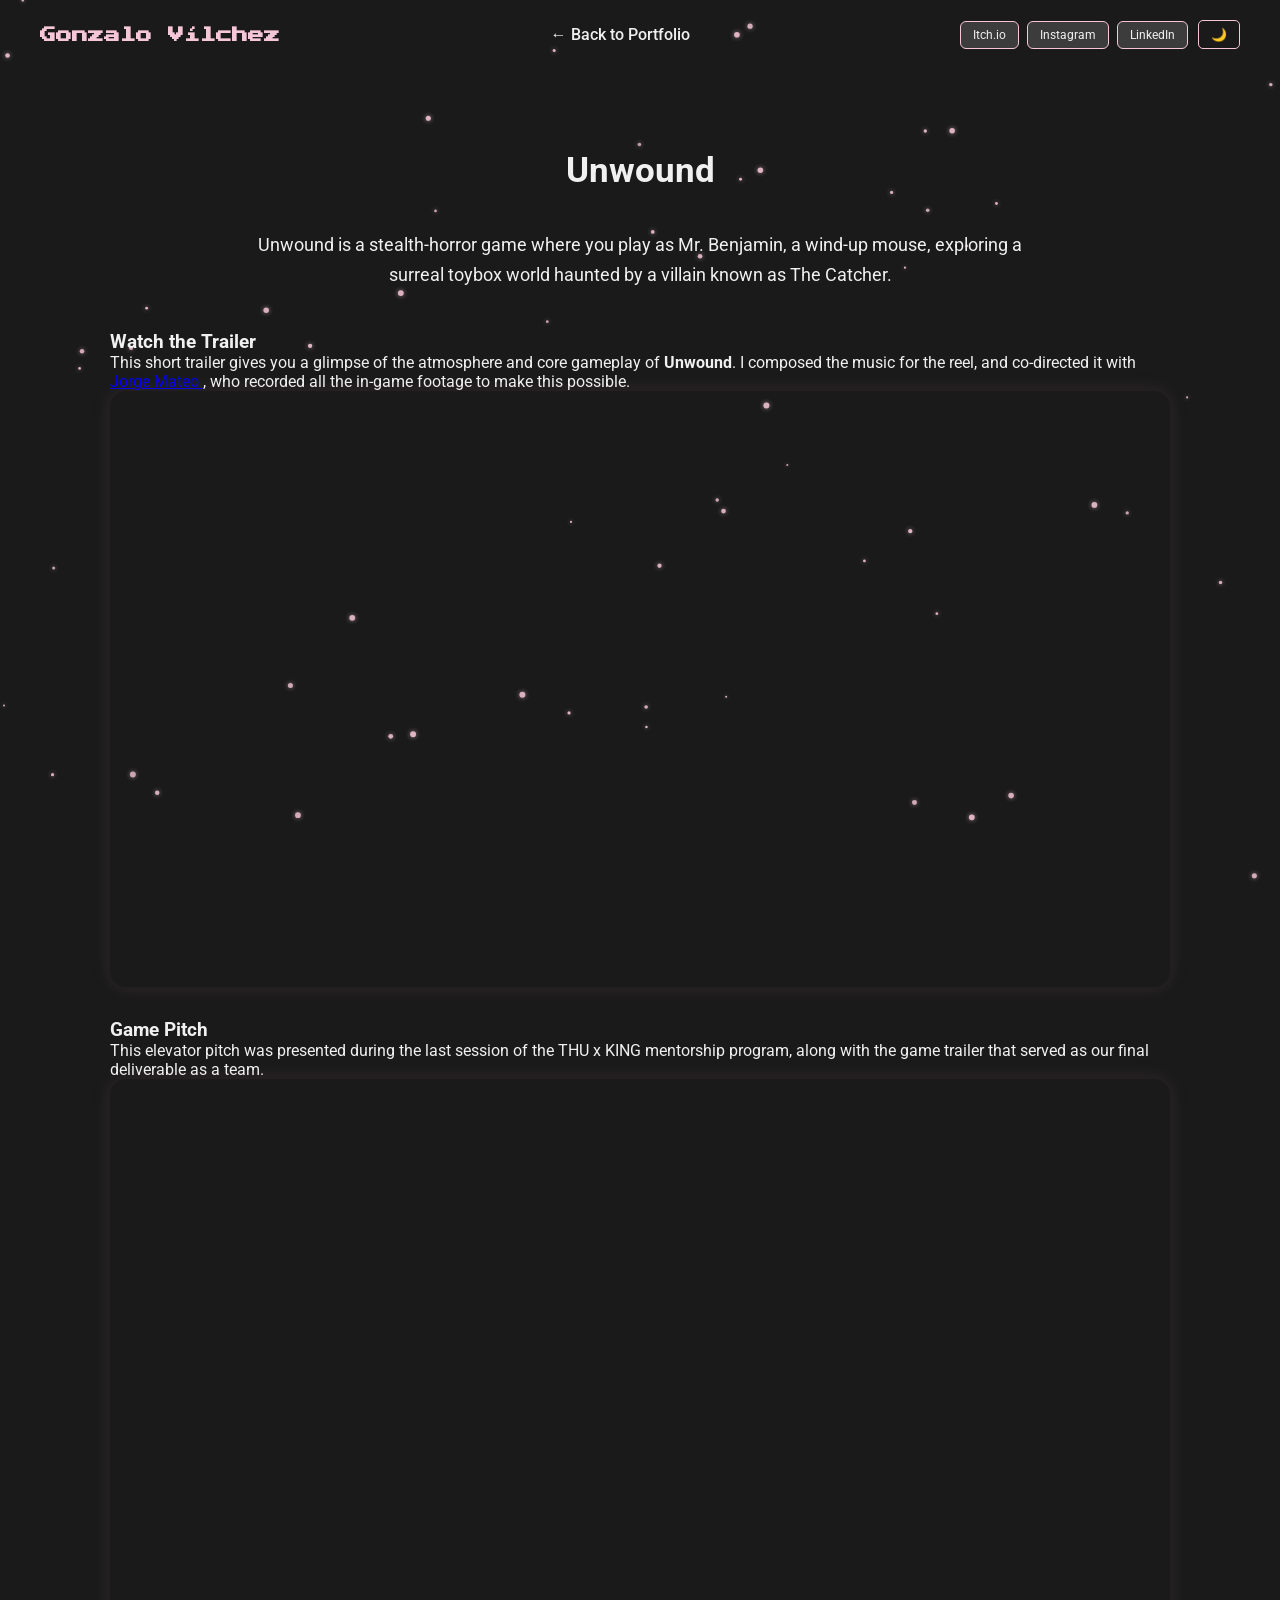
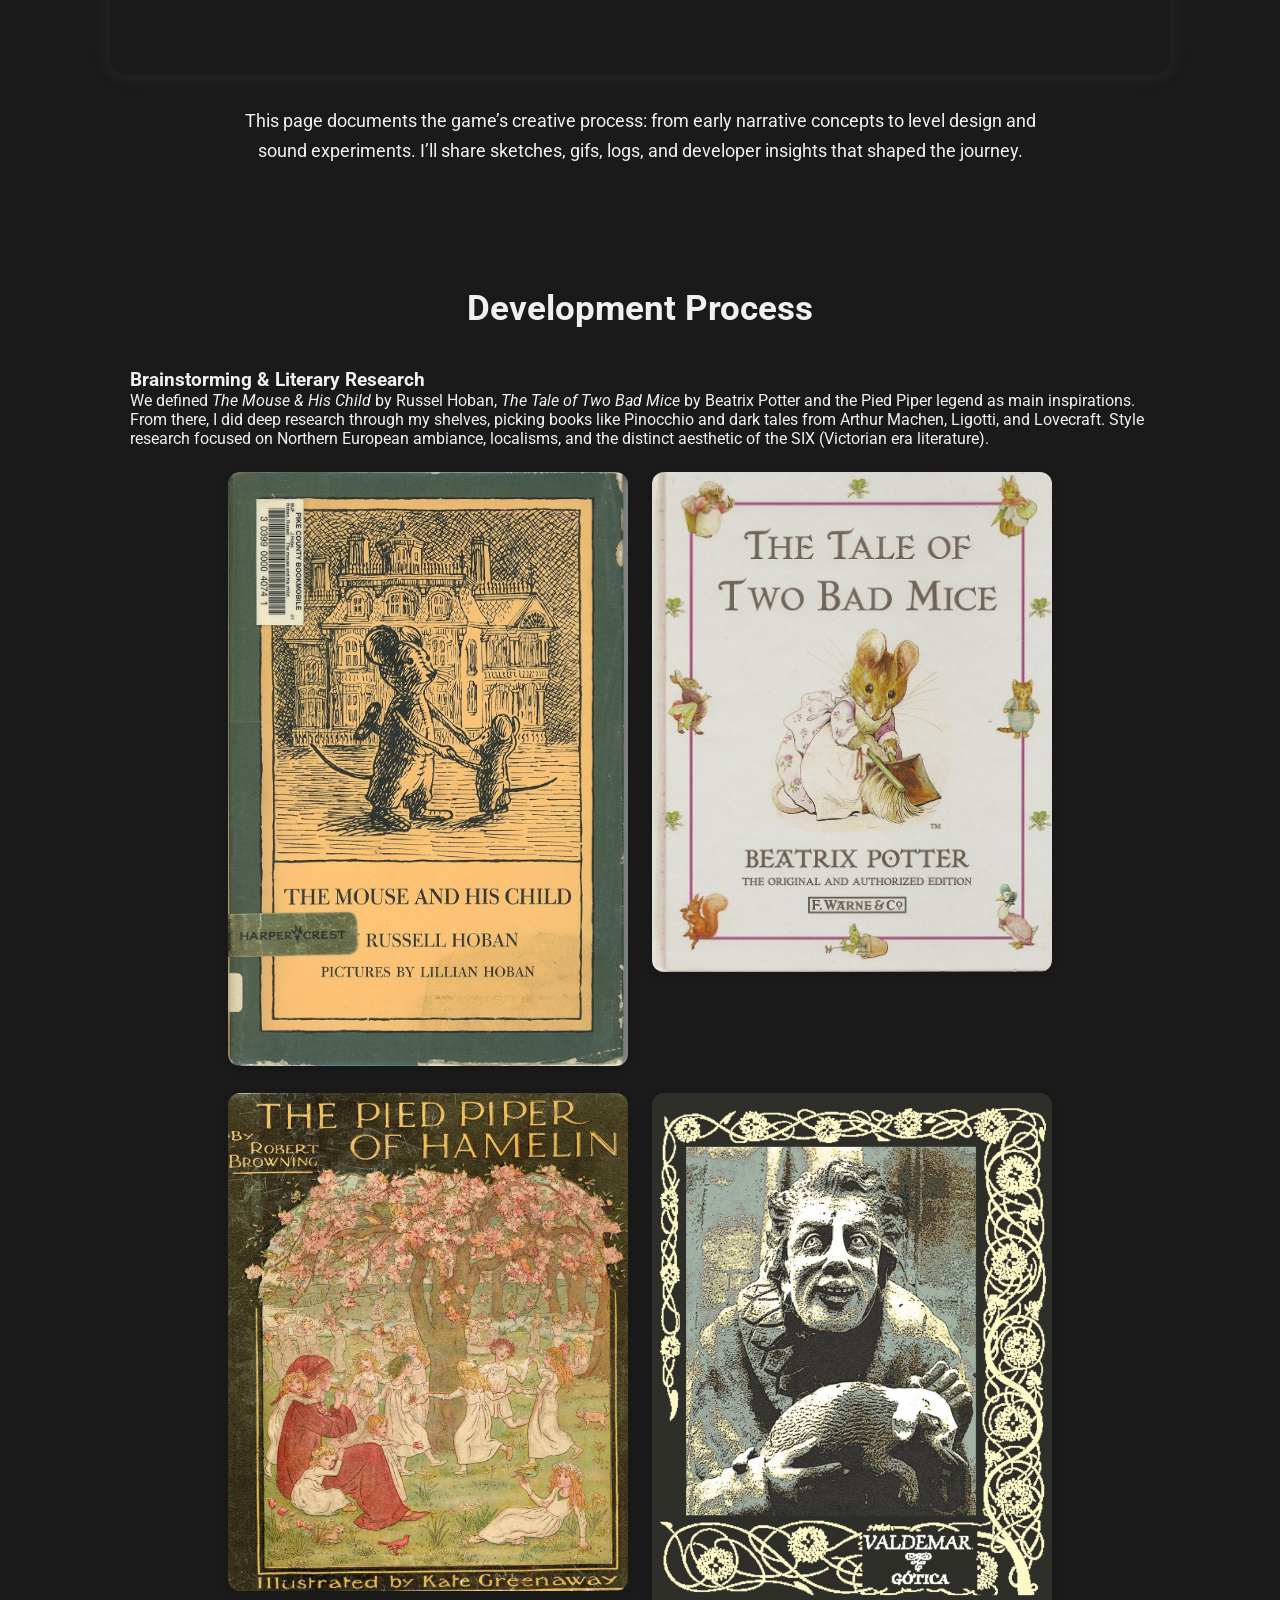
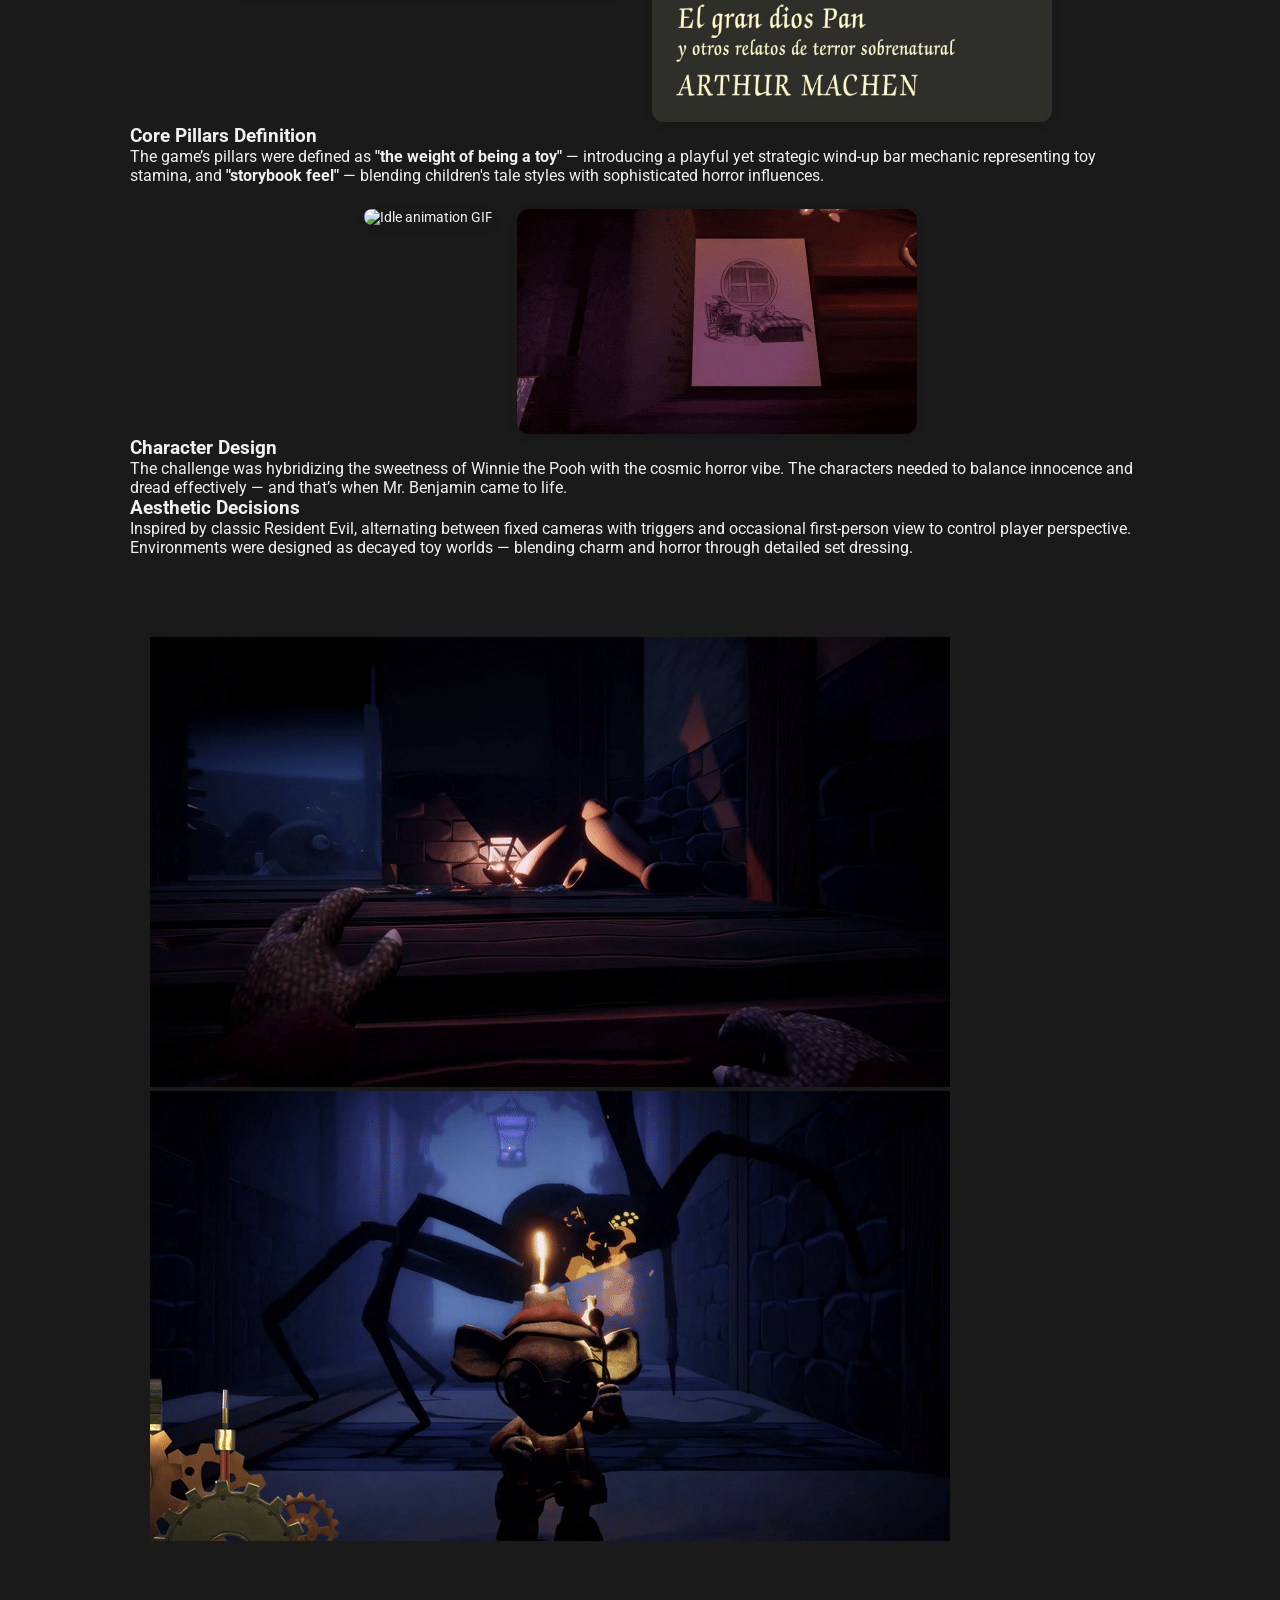
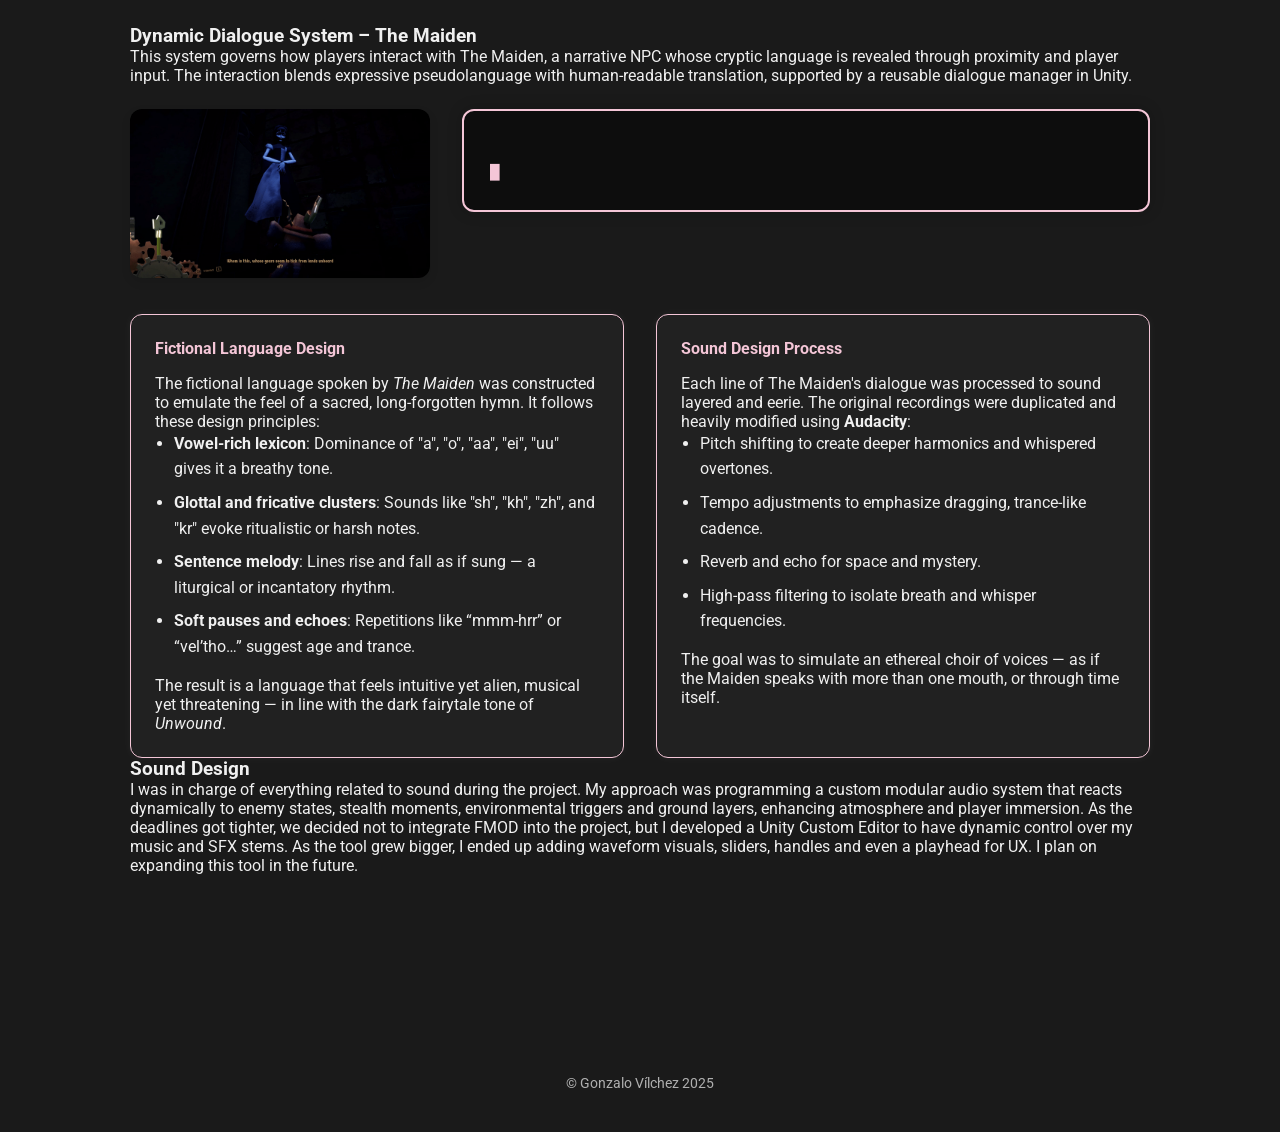
==== unwound.html @ 29919825 "Update unwound.html" ====
<!DOCTYPE html>
<html lang="en" data-theme="dark">
<head>
  <meta charset="UTF-8" />
  <meta name="viewport" content="width=device-width, initial-scale=1.0" />
  <meta name="description" content="Unwound - Gonzalo Vílchez Portfolio" />
  <title>Unwound | Gonzalo Vílchez</title>

  <!-- Estilos y scripts -->
  <link rel="stylesheet" href="css/style.css" />
  <script src="https://cdnjs.cloudflare.com/ajax/libs/gsap/3.12.2/gsap.min.js" defer></script>
  <script src="js/script.js" defer></script>
  <script src="js/globalParticlesSimple.js" defer></script>
</head>
<body>
  <canvas id="globalParticles"></canvas>

  <!-- HEADER -->
  <header>
    <h1 class="logo">Gonzalo Vílchez</h1>
    <nav class="main-nav">
      <ul class="nav-links">
        <li><a href="index.html#projects">← Back to Portfolio</a></li>
      </ul>
    </nav>
    <div class="header-right">
      <div class="social-buttons">
        <a href="https://chomky.itch.io" target="_blank" class="social-btn">Itch.io</a>
        <a href="https://instagram.com/YOUR_HANDLE" target="_blank" class="social-btn">Instagram</a>
        <a href="https://linkedin.com/in/gonzalo-vílchez-4490b6198/" target="_blank" class="social-btn">LinkedIn</a>
      </div>
      <button id="darkModeToggle">🌙</button>
    </div>
  </header>

  <!-- CONTENIDO LIBRE -->
  <main>
    <section>
      <h2>Unwound</h2>
      <div class="bio-intro">
        <p>
          Unwound is a stealth-horror game where you play as Mr. Benjamin, a wind-up mouse, exploring a surreal toybox world haunted by a villain known as The Catcher.
        </p>
      </div>

      <h3>Watch the Trailer</h3>
<p>
  This short trailer gives you a glimpse of the atmosphere and core gameplay of <strong>Unwound</strong>. I composed the music for the reel, and co-directed it with 
  <a href="https://jorgemateo.quest/" target="_blank" rel="noopener noreferrer">
    Jorge Mateo
  </a>, who recorded all the in-game footage to make this possible.
</p>
      
<div class="video-embed-container">
  <iframe 
    src="https://www.youtube.com/embed/59f0Bo12WAM" 
    title="Unwound Trailer"
    allow="accelerometer; autoplay; clipboard-write; encrypted-media; gyroscope; picture-in-picture"
    allowfullscreen 
    loading="lazy">
  </iframe>
</div>

      
      <h3>Game Pitch</h3>
      <p>This elevator pitch was presented during the last session of the THU x KING mentorship program, along with the game trailer that served as our final 
        deliverable as a team.</p>
      
      <div class="pitch-embed-container">
        <iframe 
          src="https://embed.figma.com/slides/GIHQDVSgKR86wylh8BJP7Z/Unwound---Final-Game-Pitch?node-id=23-722&embed-host=share"
          allowfullscreen
          loading="lazy">
        </iframe>
      </div>

      <div class="bio-intro">
        <p>
          This page documents the game’s creative process: from early narrative concepts to level design and sound experiments. I’ll share sketches, gifs, logs, and developer insights that shaped the journey.
        </p>
      </div>

      <!-- Puedes seguir añadiendo contenido aquí abajo -->
     <section id="devLog">
  <h2>Development Process</h2>

  <div class="log-entry">
    <h3>Brainstorming & Literary Research</h3>
    <p>We defined <em>The Mouse & His Child</em> by Russel Hoban, <em>The Tale of Two Bad Mice</em> by Beatrix Potter and the Pied Piper legend as main inspirations. 
      From there, I did deep research through my shelves, picking books like Pinocchio and dark tales from Arthur Machen, Ligotti, and Lovecraft. 
      Style research focused on Northern European ambiance, localisms, and the distinct aesthetic of the SIX (Victorian era literature).</p>
  
    <div class="reference-gallery">
  <figure>
    <img src="images/MouseChild.jpg" alt="Miro Board - Narrative Mapping" />
  </figure>
  <figure>
    <img src="images/TwoBadMice.jpg" alt="The Tale of Two Bad Mice cover" />
  </figure>
  <figure>
    <img src="images/PiedPiper.jpg" alt="Pied Piper Illustration" />
  </figure>
  <figure>
    <img src="images/Machen.jpg" alt="Horror literature stack" />
  </figure>
</div>
  
  </div>

  <div class="log-entry">
    <h3>Core Pillars Definition</h3>
    <p>The game’s pillars were defined as <strong>"the weight of being a toy"</strong> — introducing a playful yet strategic wind-up bar mechanic representing toy stamina, and <strong>"storybook feel"</strong> — blending children's tale styles with sophisticated horror influences.</p>
  </div>
       <div class="reference-gallery">
  <figure>
    <img src="images/WindUpGif.gif" alt="Idle animation GIF" />
  </figure>
  <figure>
    <img src="images/StorybookGif.gif" alt="Book opening animation GIF" />
  </figure>
</div>


  <div class="log-entry">
    <h3>Character Design</h3>
    <p>The challenge was hybridizing the sweetness of Winnie the Pooh with the cosmic horror vibe. The characters needed to balance innocence and dread effectively — and that’s when Mr. Benjamin came to life.</p>

    <!-- ADD MR BENJAMIN GIF AND A CONTAINER WITH A SCRIPT EXCERPT FROM MR. BENJAMIN'S BIRTH -->
  </div>

  <div class="log-entry">
  <h3>Aesthetic Decisions</h3>
  <p>
    Inspired by classic Resident Evil, alternating between fixed cameras with triggers and occasional first-person view to control player perspective. Environments were designed as decayed toy worlds — blending charm and horror through detailed set dressing.
  </p>
</div>

<section class="benjamin-section">
  <div class="benjamin-gif-grid">
    <figure>
      <img src="images/Benja1stP.gif" alt="Mr. Benjamin exploring in first person">
    </figure>
    <figure>
      <img src="images/BenjaChase.gif" alt="Mr. Benjamin during a chase sequence">
    </figure>
  </div>
</section>

<div class="log-entry">
  <h3>Dynamic Dialogue System – The Maiden</h3>
  <p>
    This system governs how players interact with The Maiden, a narrative NPC whose cryptic language is revealed through proximity and player input.
    The interaction blends expressive pseudolanguage with human-readable translation, supported by a reusable dialogue manager in Unity.
  </p>

  <div class="dialogue-system-showcase">
    <div class="dialogue-gif">
      <img src="images/MaidenGif.gif" alt="The Maiden NPC Animation" />
    </div>

    <div class="dialogue-terminal-container">
      <div id="dialogueTerminalBox">
        <pre id="dialogueText"></pre><span id="dialogueCursor">█</span>
      </div>
    </div>
    
  </div>
  <div class="dialogue-details">
  <div class="dialogue-column">
    <h4>Fictional Language Design</h4>
    <p>The fictional language spoken by <em>The Maiden</em> was constructed to emulate the feel of a sacred, long-forgotten hymn. It follows these design principles:</p>
    <ul>
      <li><strong>Vowel-rich lexicon</strong>: Dominance of "a", "o", "aa", "ei", "uu" gives it a breathy tone.</li>
      <li><strong>Glottal and fricative clusters</strong>: Sounds like "sh", "kh", "zh", and "kr" evoke ritualistic or harsh notes.</li>
      <li><strong>Sentence melody</strong>: Lines rise and fall as if sung — a liturgical or incantatory rhythm.</li>
      <li><strong>Soft pauses and echoes</strong>: Repetitions like “mmm-hrr” or “vel’tho…” suggest age and trance.</li>
    </ul>
    <p>The result is a language that feels intuitive yet alien, musical yet threatening — in line with the dark fairytale tone of <em>Unwound</em>.</p>
  </div>

  <div class="dialogue-column">
    <h4>Sound Design Process</h4>
    <p>Each line of The Maiden's dialogue was processed to sound layered and eerie. The original recordings were duplicated and heavily modified using <strong>Audacity</strong>:</p>
    <ul>
      <li>Pitch shifting to create deeper harmonics and whispered overtones.</li>
      <li>Tempo adjustments to emphasize dragging, trance-like cadence.</li>
      <li>Reverb and echo for space and mystery.</li>
      <li>High-pass filtering to isolate breath and whisper frequencies.</li>
    </ul>
    <p>The goal was to simulate an ethereal choir of voices — as if the Maiden speaks with more than one mouth, or through time itself.</p>
  </div>
</div>

</div>

  <div class="log-entry">
    <h3>Sound Design</h3>
    <p>I was in charge of everything related to sound during the project. My approach was programming a custom modular audio system that reacts dynamically to enemy states, stealth moments, environmental triggers and ground layers, enhancing atmosphere and player immersion.
    As the deadlines got tighter, we decided not to integrate FMOD into the project, but I developed a Unity Custom Editor to have dynamic control over my music and SFX stems. As the tool grew bigger, I ended up adding waveform visuals, sliders, handles and even a playhead for UX. I plan on expanding this tool in the future.</p>
  </div>
</section>


    </section>
  </main>

  <!-- FOOTER -->
  <footer>
    <p>© Gonzalo Vílchez 2025</p>
  </footer>
  <div id="lightbox" class="lightbox hidden">
  <img id="lightbox-img" src="" alt="Zoomed image" />
</div>

</body>
</html>
---- css/style.css ----
@import url('https://fonts.googleapis.com/css2?family=Press+Start+2P&display=swap');
@import url('https://fonts.googleapis.com/css2?family=Roboto:wght@300;400;700&display=swap');

:root {
  --bg: #fff6f8;
  --text: #2e2e2e;
  --accent: #f4c6d7;
  --accent-light: #fef4c0;
  --link: #a681b4;
  --shadow: rgba(0, 0, 0, 0.05);
  --cursor: url('../images/cursor-pixel.png'), auto;
}

[data-theme="dark"] {
  --bg: #1a1a1a;
  --text: #f0f0f0;
  --accent: #f4c6d7;
  --accent-light: #3c3c3c;
  --link: #f4c6d7;
  --shadow: rgba(255, 255, 255, 0.05);
  --cursor: url('../images/cursor-pixel.png'), auto;
}

* {
  margin: 0;
  padding: 0;
  box-sizing: border-box;
}

html {
  scroll-behavior: smooth;
}

body {
  font-family: 'Roboto', sans-serif;
  background-color: var(--bg);
  color: var(--text);
  cursor: var(--cursor);
  transition: background-color 0.3s ease, color 0.3s ease;
}

/* HEADER */
header {
  padding: 20px 40px;
  display: flex;
  justify-content: space-between;
  align-items: center;
  flex-wrap: wrap;
}

.logo {
  font-family: 'Press Start 2P', cursive;
  font-size: 1rem;
  color: var(--accent);
}

.main-nav {
  flex: 1;
  display: flex;
  justify-content: center;
}

.nav-links {
  list-style: none;
  display: flex;
  gap: 24px;
}

.nav-links a {
  color: var(--text);
  text-decoration: none;
  font-weight: 500;
  transition: all 0.3s ease;
}

.nav-links a:hover {
  color: var(--accent);
  transform: scale(1.05);
}

/* SOCIAL & TOGGLE */
.header-right {
  display: flex;
  gap: 10px;
  align-items: center;
  flex-wrap: wrap;
}

.social-buttons {
  display: flex;
  gap: 8px;
}

.social-btn {
  padding: 6px 12px;
  font-size: 0.75rem;
  border: 1px solid var(--accent);
  border-radius: 6px;
  background-color: var(--accent-light);
  color: var(--text);
  text-decoration: none;
  transition: all 0.3s ease;
}

.social-btn:hover {
  background-color: var(--accent);
  color: var(--bg);
  transform: scale(1.05);
}

#darkModeToggle {
  background: none;
  border: 1px solid var(--accent);
  color: var(--accent);
  padding: 6px 12px;
  font-size: 0.8rem;
  border-radius: 5px;
  cursor: pointer;
  transition: all 0.3s ease;
}

#darkModeToggle:hover {
  background: var(--accent);
  color: var(--bg);
  transform: scale(1.1);
}

/* HERO */
#hero {
  display: flex;
  align-items: center;
  justify-content: space-between;
  padding: 100px 20px 60px;
  gap: 1rem;
  text-align: left;
}

#hero > div:first-child {
  max-width: 600px;
}

#hero h2 {
  font-size: 2rem;
  margin-bottom: 20px;
  opacity: 0;
  transition: opacity 0.8s ease-in-out;
}

#hero h2.fade-in {
  opacity: 1;
}

#hero p {
  font-size: 1.2rem;
  line-height: 1.6;
  margin: 0;
}

/* Contenedor del GIF */
#heroGifContainer {
  width: 150px;
  height: 150px;
  flex-shrink: 0;
}

#heroGifContainer img {
  width: 100%;
  height: 100%;
  object-fit: contain;
}

/* Responsive para móvil */
@media (max-width: 600px) {
  #hero {
    flex-direction: column;
    text-align: center;
  }
  #hero > div:first-child {
    max-width: 100%;
  }
  #heroGifContainer {
    width: 100px;
    height: 100px;
    margin-top: 1rem;
  }
}

/* SECTIONS */
section {
  padding: 80px 20px;
  max-width: 1100px;
  margin: 0 auto;
}

section h2 {
  text-align: center;
  font-size: 2.2rem;
  margin-bottom: 40px;
}

/* PROJECTS */
.project-grid {
  display: grid;
  grid-template-columns: repeat(auto-fit, minmax(280px, 1fr));
  gap: 40px;
}

.project-card {
  background-color: var(--accent-light);
  padding: 20px;
  border-radius: 10px;
  box-shadow: 0 6px 12px var(--shadow);
  transition: transform 0.3s ease, background-color 0.3s ease, color 0.3s ease;
  position: relative;
  overflow: hidden;
}

.project-card:hover {
  transform: translateY(-6px);
  background-color: var(--accent);
  color: var(--bg);
}

.project-card img {
  width: 100%;
  border-radius: 6px;
  margin-bottom: 15px;
}

/* Botón para ver proyecto */
.project-link {
  display: inline-block;
  padding: 10px 18px;
  background-color: var(--accent);
  color: var(--bg);
  text-decoration: none;
  border-radius: 8px;
  font-weight: 600;
  box-shadow: 0 4px 6px rgba(0,0,0,0.1);
  transition: background-color 0.3s ease, transform 0.3s ease;
  margin-top: 10px;
}

.project-link:hover {
  background-color: var(--accent-light);
  color: var(--text);
  transform: scale(1.05);
}

/* Role text */
.project-role {
  font-style: italic;
  margin-bottom: 10px;
  color: var(--text);
  transition: color 0.3s ease;
}

.project-card:hover .project-role {
  color: var(--bg);
}

/* BIO & CONTACT */
.bio-grid {
  display: grid;
  grid-template-columns: 1fr 1fr;
  gap: 40px;
}

#contact {
  text-align: center;
}

.social-links {
  margin-top: 20px;
  display: flex;
  justify-content: center;
  gap: 20px;
}

/* FOOTER */
footer {
  padding: 40px 20px;
  text-align: center;
  font-size: 0.9rem;
  opacity: 0.7;
}

/* RESPONSIVE */
@media (max-width: 768px) {
  header {
    flex-direction: column;
    align-items: flex-start;
    gap: 15px;
  }

  .bio-grid {
    grid-template-columns: 1fr;
  }

  .header-right {
    justify-content: flex-start;
  }
}

/* MODAL VIDEO */

.modal {
  position: fixed;
  top: 0;
  left: 0;
  width: 100%;
  height: 100%;
  background: rgba(0,0,0,0.75);
  display: flex;
  justify-content: center;
  align-items: center;
  z-index: 1000;
  transition: opacity 0.3s ease;
}

.modal.hidden {
  opacity: 0;
  pointer-events: none;
}

.modal-content {
  position: relative;
  background: var(--bg);
  padding: 20px;
  border-radius: 10px;
  max-width: 90vw;
  max-height: 80vh;
  box-shadow: 0 0 15px rgba(0,0,0,0.5);
  display: flex;
  flex-direction: column;
  align-items: center;
}

.modal-content video {
  max-width: 100%;
  max-height: 70vh;
  border-radius: 10px;
}

/* Close button */
.close-button {
  position: absolute;
  top: 8px;
  right: 12px;
  font-size: 2rem;
  font-weight: bold;
  color: var(--text);
  cursor: pointer;
  transition: color 0.3s ease;
}

.close-button:hover {
  color: var(--accent);
}

/* INTRO TERMINAL SECTION */
#introTerminal {
  padding: 100px 20px;
  display: flex;
  justify-content: center;
  align-items: center;
  min-height: 60vh;
}

.terminal-box {
  background-color: rgba(0, 0, 0, 0.5);
  border: 2px solid var(--accent);
  border-radius: 12px;
  padding: 30px 24px;
  max-width: 700px;
  font-family: 'Fira Code', 'Courier New', monospace;
  font-size: 1.1rem;
  color: var(--accent);
  line-height: 1.6;
  box-shadow: 0 0 15px rgba(0,0,0,0.2);
  position: relative;
}

#terminalText {
  white-space: pre-line;
}

#terminalCursor {
  animation: blink 1s steps(1) infinite;
  margin-left: 2px;
  color: var(--accent);
}

/* BIO SECTION REFINED */
.bio-intro {
  font-size: 1.1rem;
  line-height: 1.7;
  max-width: 800px;
  margin: 0 auto 40px;
  text-align: center;
  color: var(--text);
}

#skills {
  position: relative;
  padding: 100px 20px;
  overflow: hidden;
  background: radial-gradient(ellipse at center, var(--accent-light), transparent 70%);
}

.skills-visual {
  position: relative;
  width: 100%;
  height: 400px;
  max-width: 900px;
  margin: 0 auto;
}

#skillsCanvas {
  position: absolute;
  top: 0;
  left: 0;
  width: 100%;
  height: 100%;
  z-index: 0;
  pointer-events: none;
}

.skills-galaxy {
  position: relative;
  width: 100%;
  height: 100%;
  z-index: 1;
  display: flex;
  justify-content: center;
  align-items: center;
  flex-wrap: wrap;
}

.skill-bubble {
  position: absolute;
  background-color: var(--accent);
  color: var(--bg);
  padding: 8px 16px;
  border-radius: 20px;
  font-size: 0.85rem;
  font-weight: bold;
  text-align: center;
  user-select: none;
  white-space: nowrap;
  animation: float 5s ease-in-out infinite;
  box-shadow: 0 0 12px rgba(0, 0, 0, 0.1);
  transition: transform 0.3s ease, box-shadow 0.3s ease;
}

.skill-bubble:hover {
  transform: scale(1.2);
  box-shadow: 0 0 12px var(--accent);
  z-index: 2;
}

@keyframes float {
  0% { transform: translateY(0px); }
  50% { transform: translateY(-10px); }
  100% { transform: translateY(0px); }
}


/* EXPERIENCE */
.experience-timeline {
  border-left: 2px solid var(--accent);
  padding-left: 20px;
}

.experience-item {
  position: relative;
  margin-bottom: 30px;
}

.experience-item::before {
  content: "";
  position: absolute;
  left: -9px;
  top: 4px;
  width: 14px;
  height: 14px;
  background-color: var(--accent);
  border-radius: 50%;
}

.experience-item h4 {
  margin-bottom: 5px;
  font-size: 1rem;
  color: var(--accent);
}

.experience-item p {
  margin: 0;
  font-size: 0.95rem;
}

@keyframes blink {
  0%, 100% { opacity: 1; }
  50% { opacity: 0; }
}

#globalParticles {
  position: fixed;
  top: 0;
  left: 0;
  z-index: -1;
  width: 100vw;
  height: 100vh;
  pointer-events: none;
  opacity: 0.9;
}

/*STYLE FOR ELEVATOR PITCH AND GAMEREEL*/

.pitch-embed-container {
  position: relative;
  padding-top: 56.25%; /* 16:9 aspect ratio */
  margin-bottom: 2rem;
  border-radius: 1rem;
  overflow: hidden;
  box-shadow: 0 0 20px rgba(255, 180, 220, 0.1);
}

.pitch-embed-container iframe {
  position: absolute;
  top: 0;
  left: 0;
  width: 100%;
  height: 100%;
  border: none;
  border-radius: 1rem;
}

.video-embed-container {
  position: relative;
  padding-top: 56.25%; /* 16:9 aspect ratio */
  margin-bottom: 2rem;
  border-radius: 1rem;
  overflow: hidden;
  box-shadow: 0 0 20px rgba(255, 180, 220, 0.1);
}

.video-embed-container iframe {
  position: absolute;
  top: 0;
  left: 0;
  width: 100%;
  height: 100%;
  border: none;
  border-radius: 1rem;
}

.reference-gallery {
  display: flex;
  flex-wrap: wrap;
  gap: 1.5rem;
  justify-content: center;
  margin-top: 1.5rem;
}

.reference-gallery figure {
  max-width: 400px;
  text-align: center;
  font-size: 0.85rem;
  color: var(--text);
}

.reference-gallery img {
  width: 100%;
  border-radius: 12px;
  box-shadow: 0 4px 10px rgba(0,0,0,0.1);
  transition: transform 0.3s ease;
}

.reference-gallery img:hover {
  transform: scale(1.05);
}
.fade-in {
  opacity: 0;
  transform: translateY(20px);
  transition: opacity 0.8s ease, transform 0.8s ease;
}

.fade-in.visible {
  opacity: 1;
  transform: translateY(0);
}
.lightbox {
  position: fixed;
  top: 0;
  left: 0;
  width: 100%;
  height: 100%;
  background: rgba(0,0,0,0.85);
  display: flex;
  justify-content: center;
  align-items: center;
  z-index: 9999;
  cursor: zoom-out;
  transition: opacity 0.3s ease;
}

.lightbox.hidden {
  opacity: 0;
  pointer-events: none;
}

.lightbox img {
  max-width: 90%;
  max-height: 90%;
  border-radius: 12px;
  box-shadow: 0 0 20px rgba(0,0,0,0.3);
}

.dialogue-system-showcase {
  display: flex;
  gap: 2rem;
  margin-top: 1.5rem;
  flex-wrap: wrap;
  align-items: flex-start;
  justify-content: center;
}

.dialogue-gif img {
  max-width: 300px;
  border-radius: 12px;
  box-shadow: 0 4px 10px rgba(0, 0, 0, 0.1);
}

.dialogue-terminal-container {
  flex: 1;
  min-width: 260px;
}

#dialogueTerminalBox {
  background-color: rgba(0, 0, 0, 0.5);
  border: 2px solid var(--accent);
  border-radius: 12px;
  padding: 24px;
  font-family: 'Fira Code', monospace;
  font-size: 1rem;
  color: var(--accent);
  line-height: 1.6;
  white-space: pre-line;
  box-shadow: 0 0 15px rgba(0, 0, 0, 0.2);
}

#dialogueCursor {
  animation: blink 1s steps(1) infinite;
  margin-left: 2px;
  color: var(--accent);
}

@keyframes blink {
  0%, 100% { opacity: 1; }
  50% { opacity: 0; }
}

.dialogue-details {
  display: flex;
  flex-wrap: wrap;
  gap: 2rem;
  margin-top: 2rem;
  justify-content: space-between;
}

.dialogue-column {
  flex: 1;
  min-width: 280px;
  background-color: rgba(0, 0, 0, 0.05);
  border: 1px solid var(--accent);
  padding: 1.5rem;
  border-radius: 12px;
  box-shadow: 0 0 10px var(--shadow);
  transition: background-color 0.3s ease;
}

[data-theme="dark"] .dialogue-column {
  background-color: rgba(255, 255, 255, 0.03);
}

.dialogue-column h4 {
  margin-bottom: 1rem;
  color: var(--accent);
}

.dialogue-column ul {
  padding-left: 1.2rem;
  margin-bottom: 1rem;
}

.dialogue-column li {
  margin-bottom: 0.5rem;
  line-height: 1.6;
}
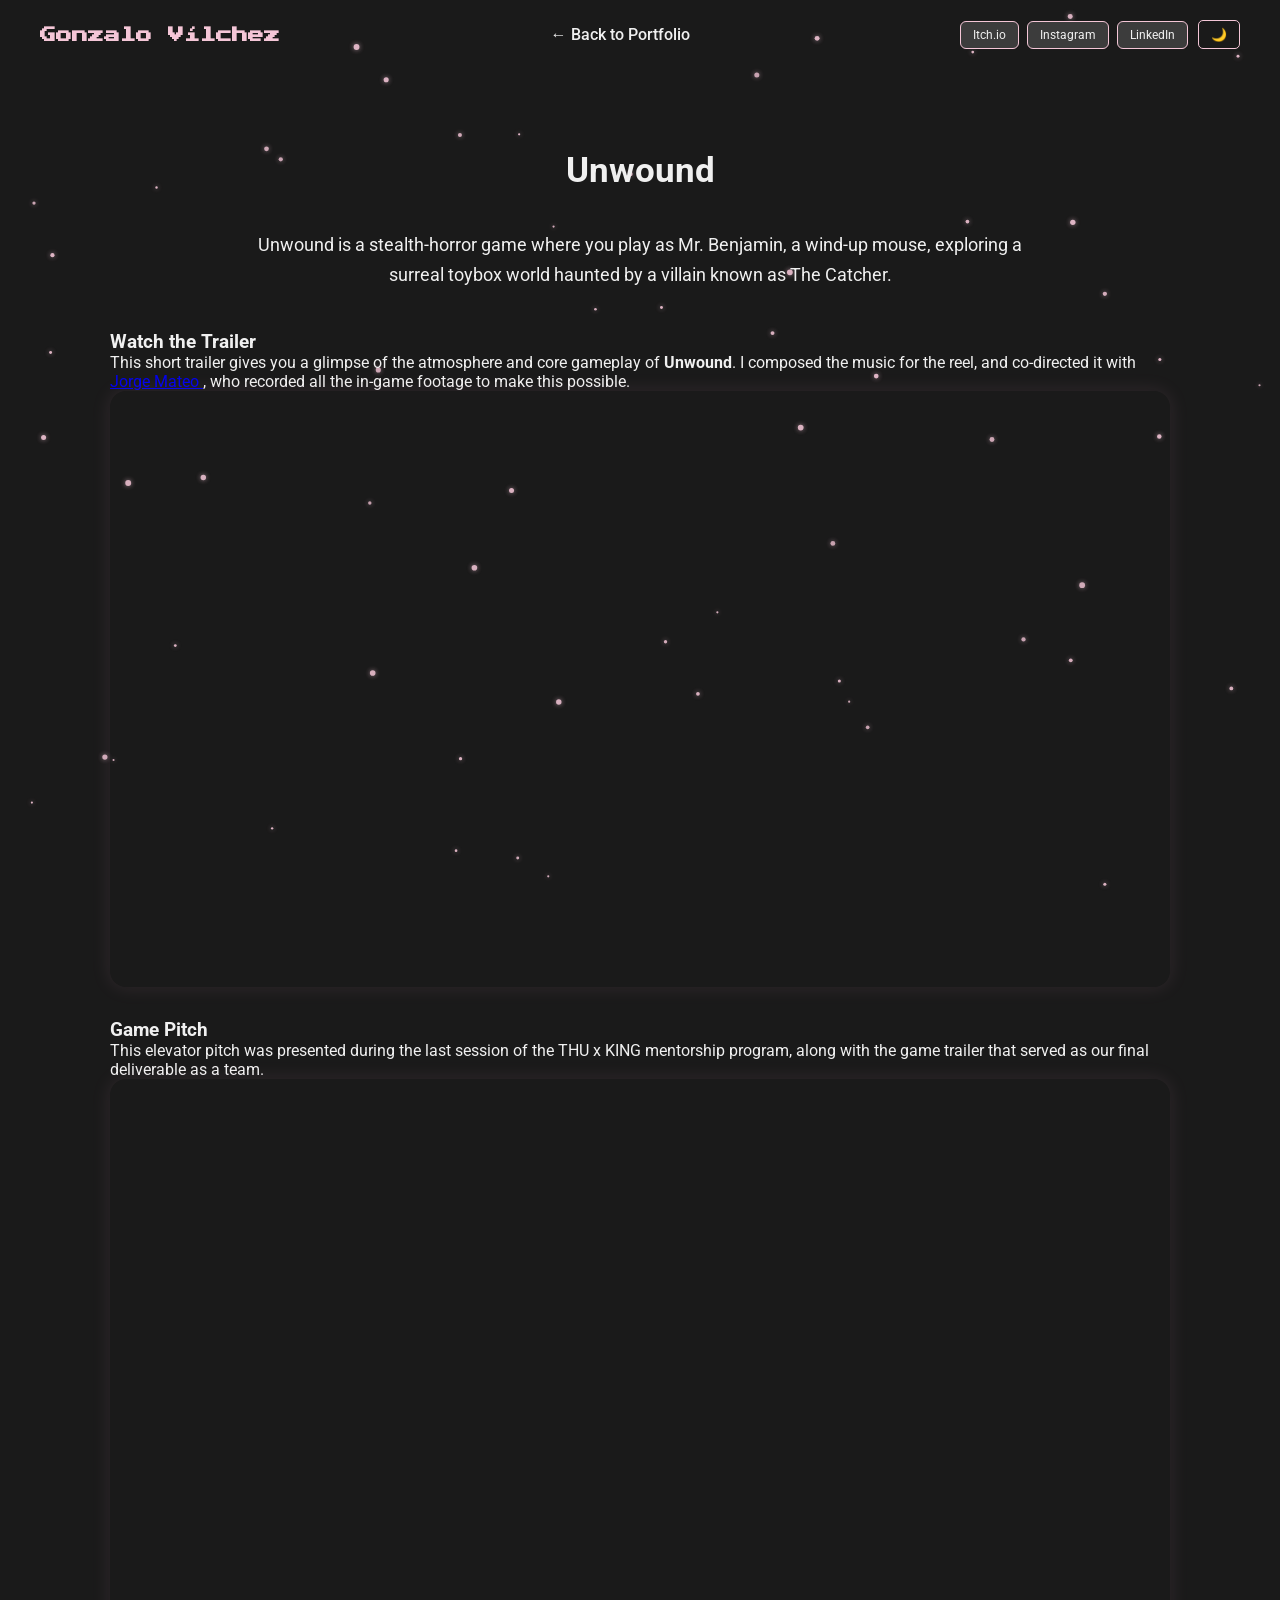
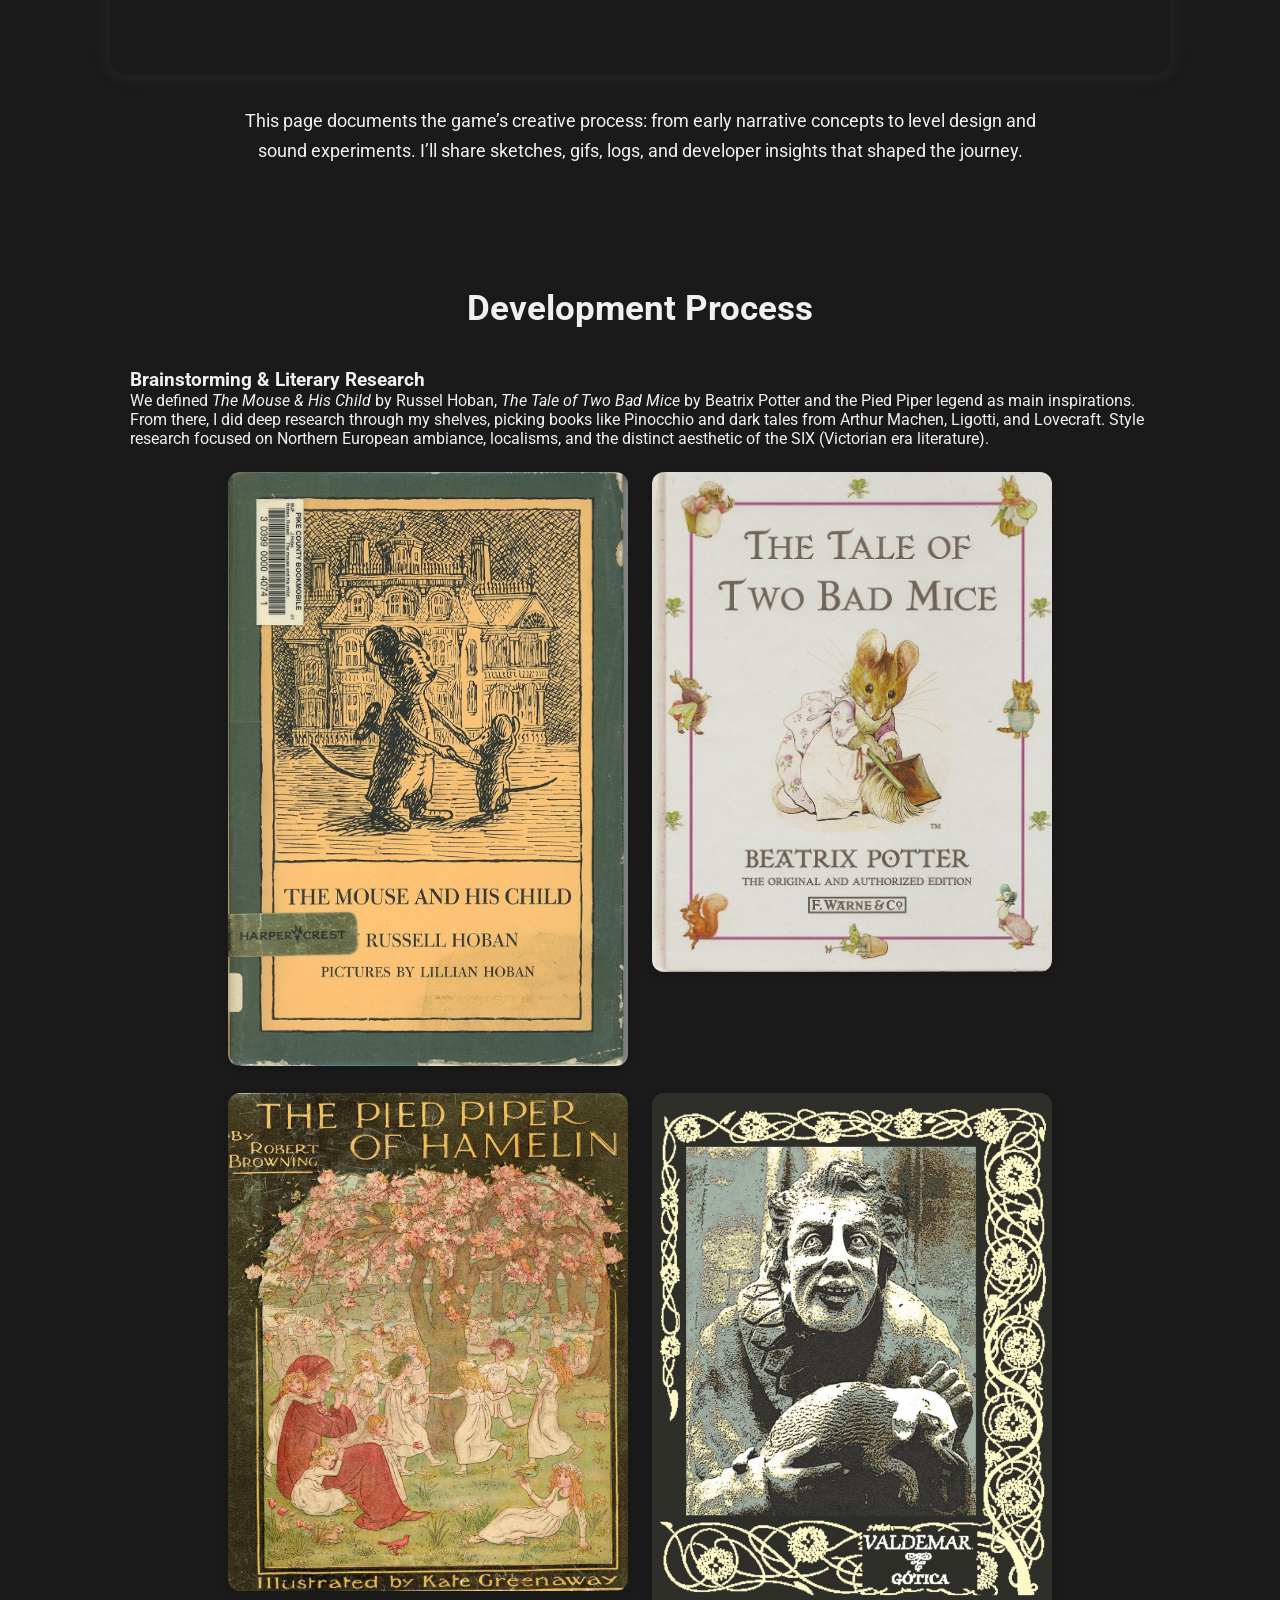
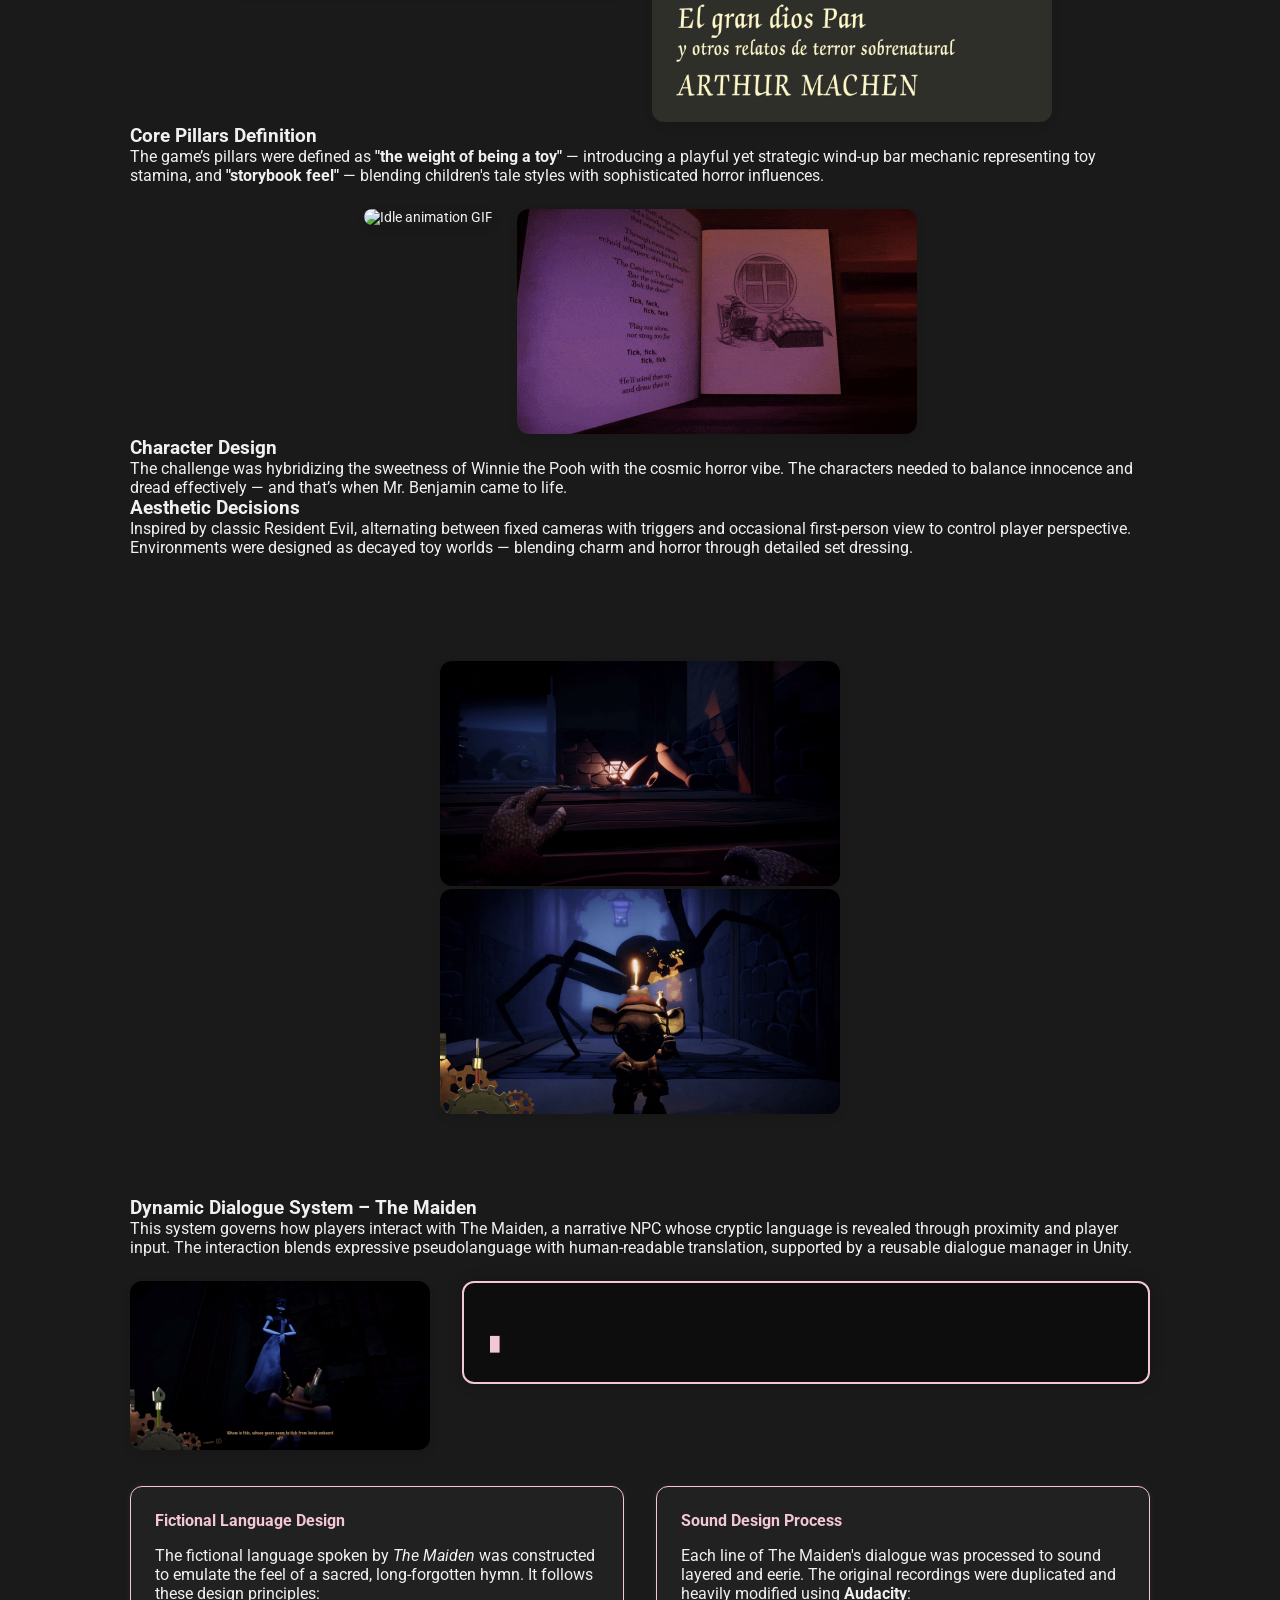
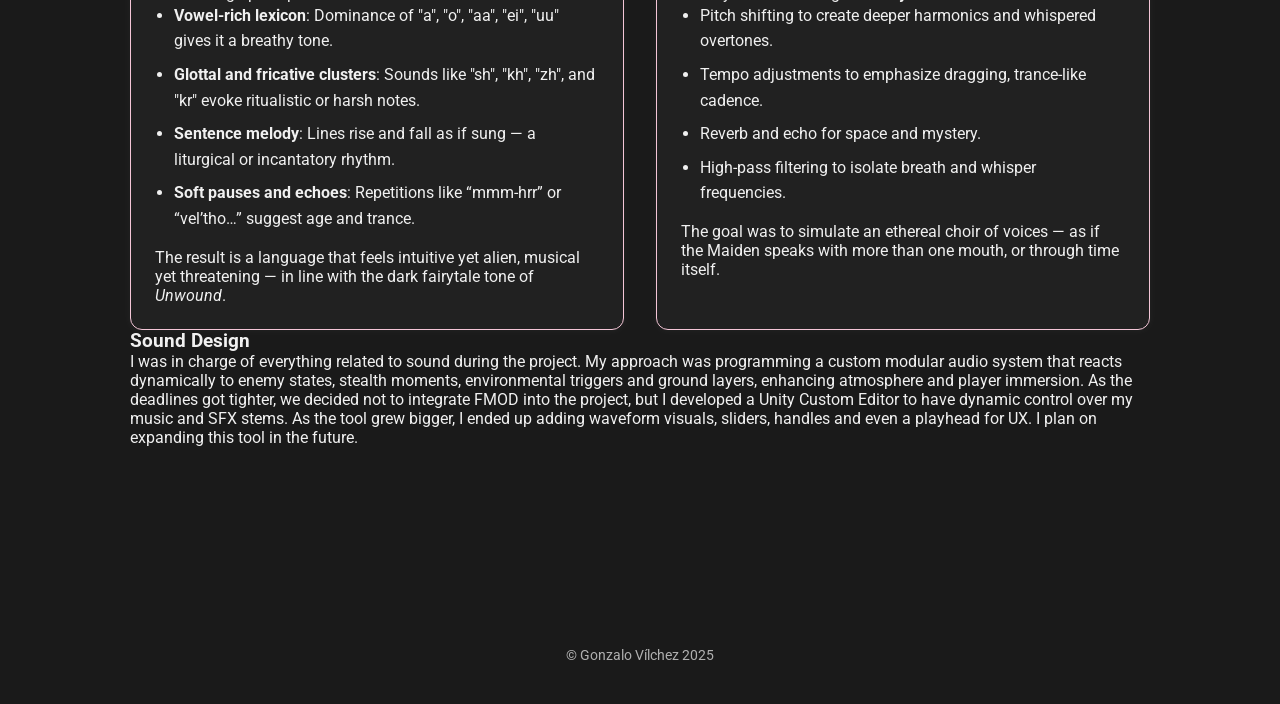
==== commit 7bf7f235: "Update unwound.html" ====
--- a/unwound.html
+++ b/unwound.html
@@ -130,21 +130,20 @@
 
   <div class="log-entry">
   <h3>Aesthetic Decisions</h3>
-  <p>
-    Inspired by classic Resident Evil, alternating between fixed cameras with triggers and occasional first-person view to control player perspective. Environments were designed as decayed toy worlds — blending charm and horror through detailed set dressing.
-  </p>
-</div>
-
-<section class="benjamin-section">
-  <div class="benjamin-gif-grid">
-    <figure>
-      <img src="images/Benja1stP.gif" alt="Mr. Benjamin exploring in first person">
-    </figure>
-    <figure>
-      <img src="images/BenjaChase.gif" alt="Mr. Benjamin during a chase sequence">
-    </figure>
-  </div>
-</section>
+  <p>Inspired by classic Resident Evil, alternating between fixed cameras with triggers and occasional first-person view to control player perspective. Environments were designed as decayed toy worlds — blending charm and horror through detailed set dressing.</p>
+
+  <section class="reference-gallery">
+    <div class="image-pair">
+      <figure>
+        <img src="images/Benja1stP.gif" alt="Mr. Benjamin exploring in first person">
+      </figure>
+      <figure>
+        <img src="images/BenjaChase.gif" alt="Mr. Benjamin during a chase sequence">
+      </figure>
+    </div>
+  </section>
+</div>
+
 
 <div class="log-entry">
   <h3>Dynamic Dialogue System – The Maiden</h3>
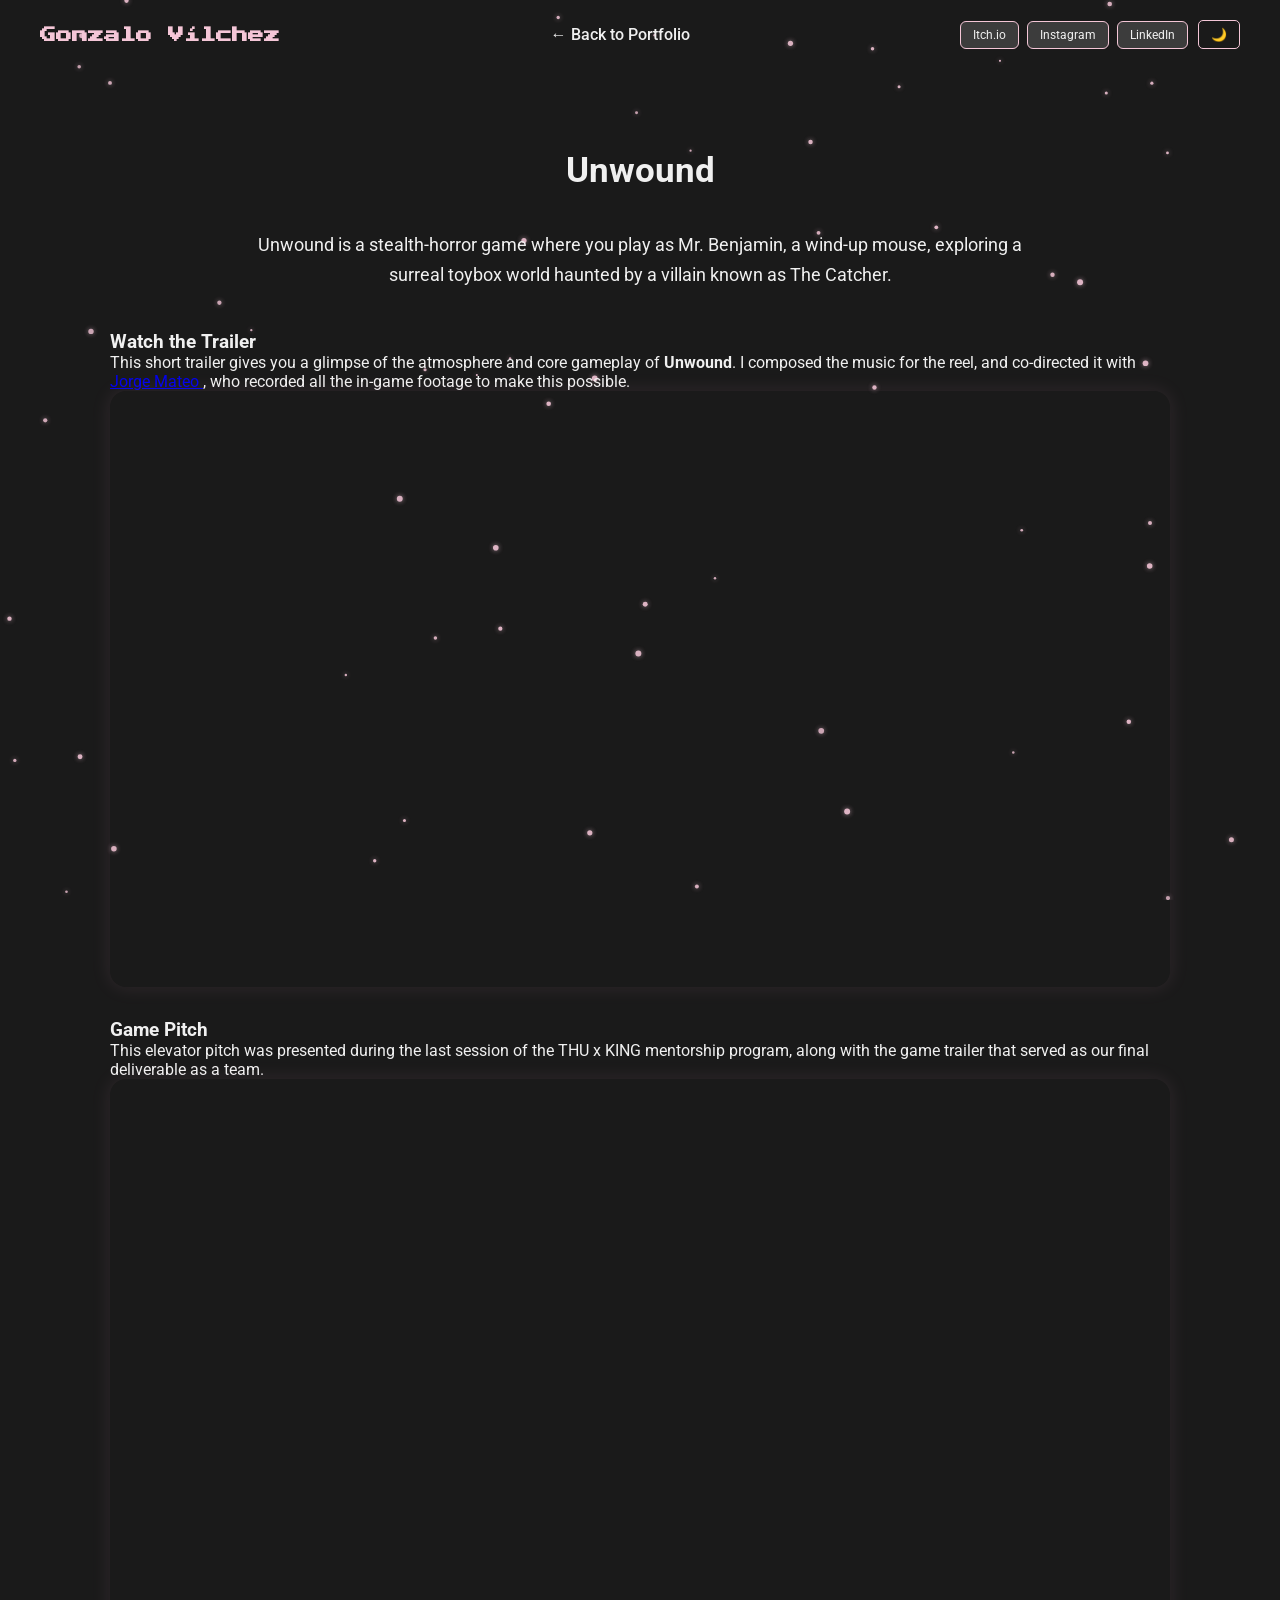
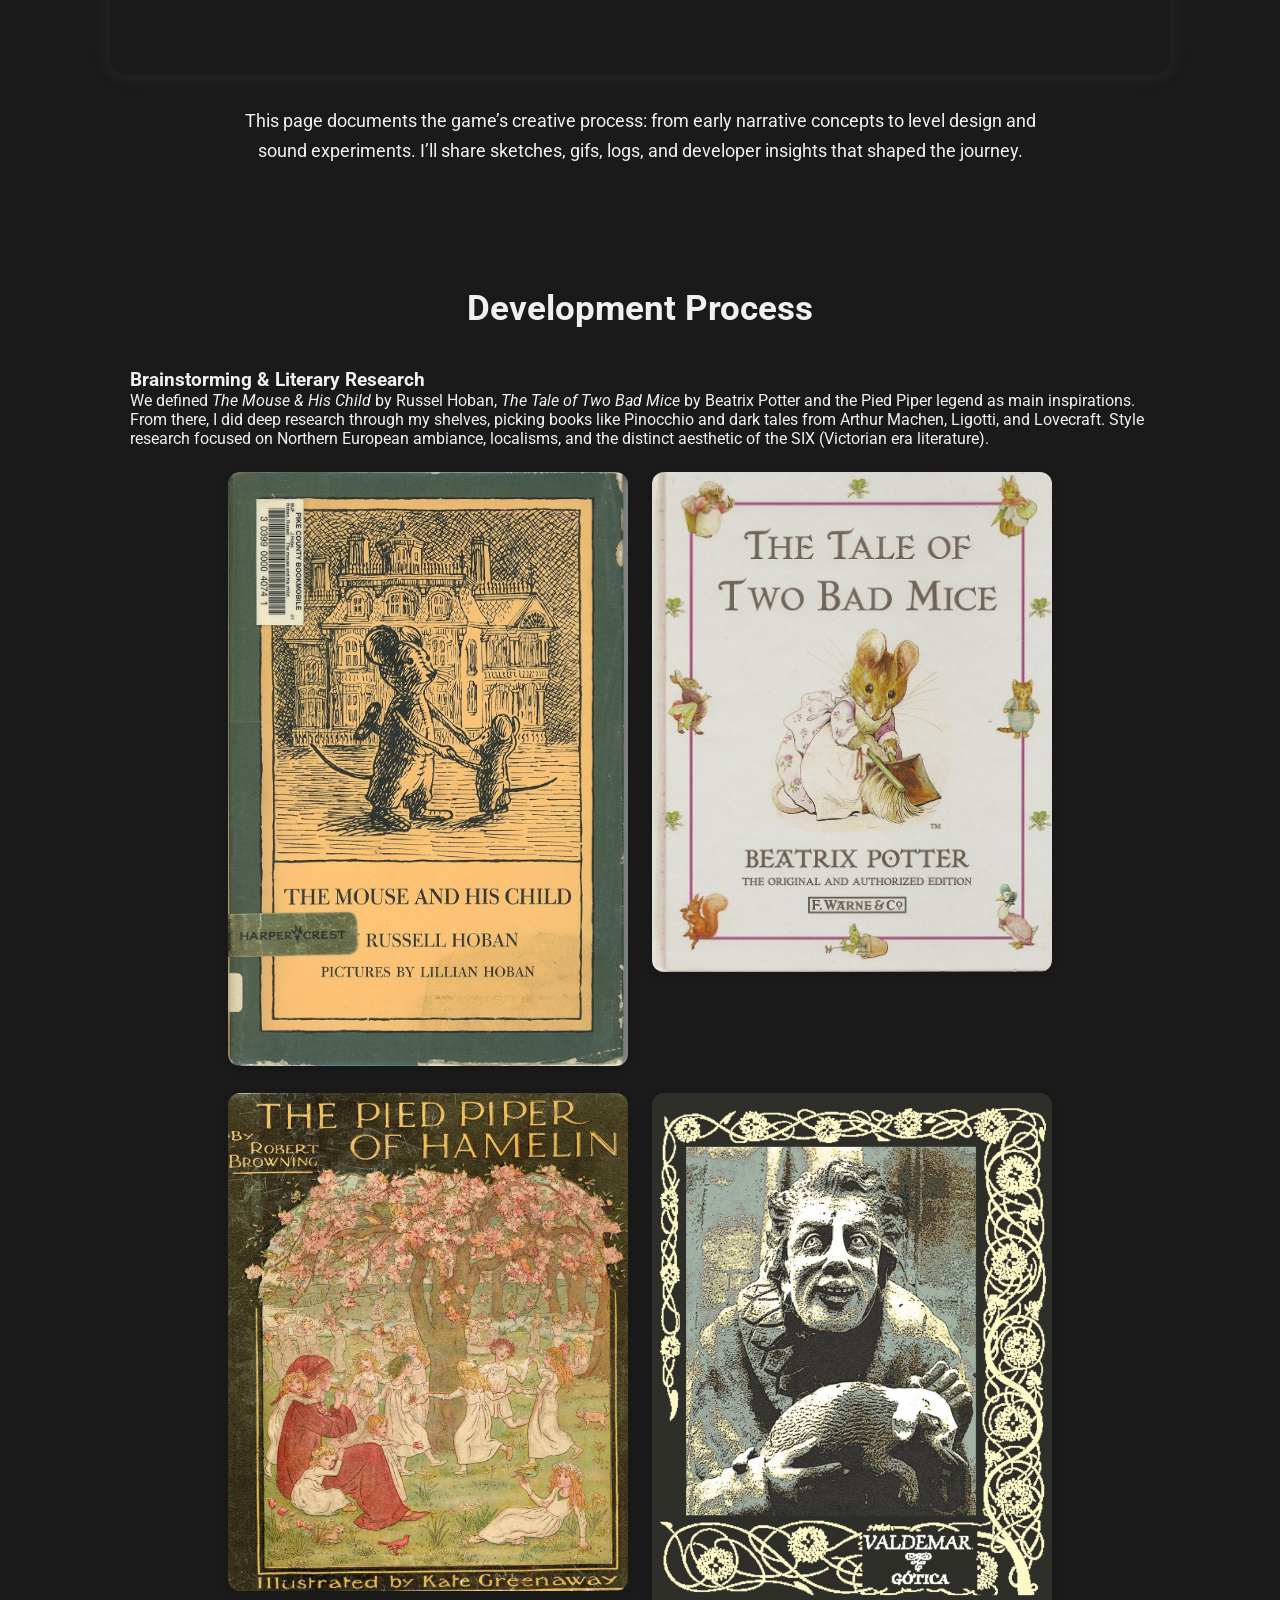
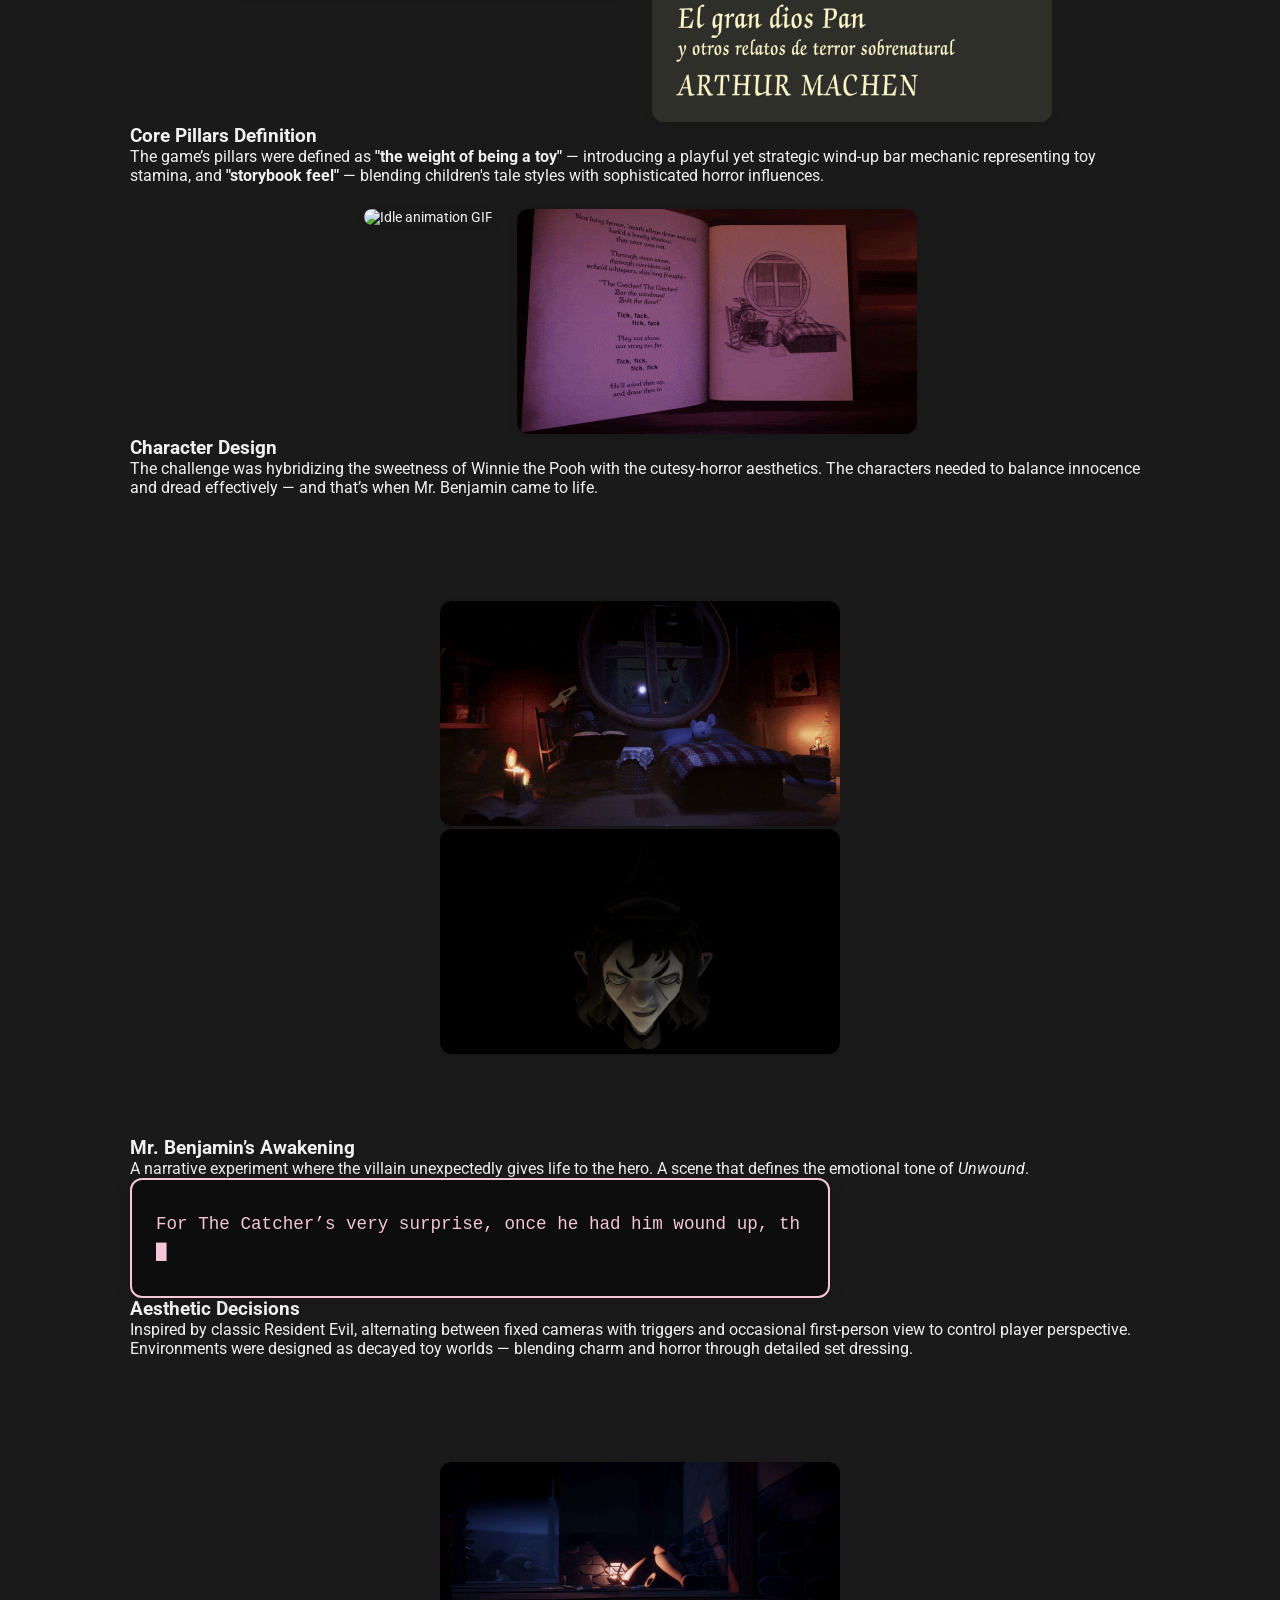
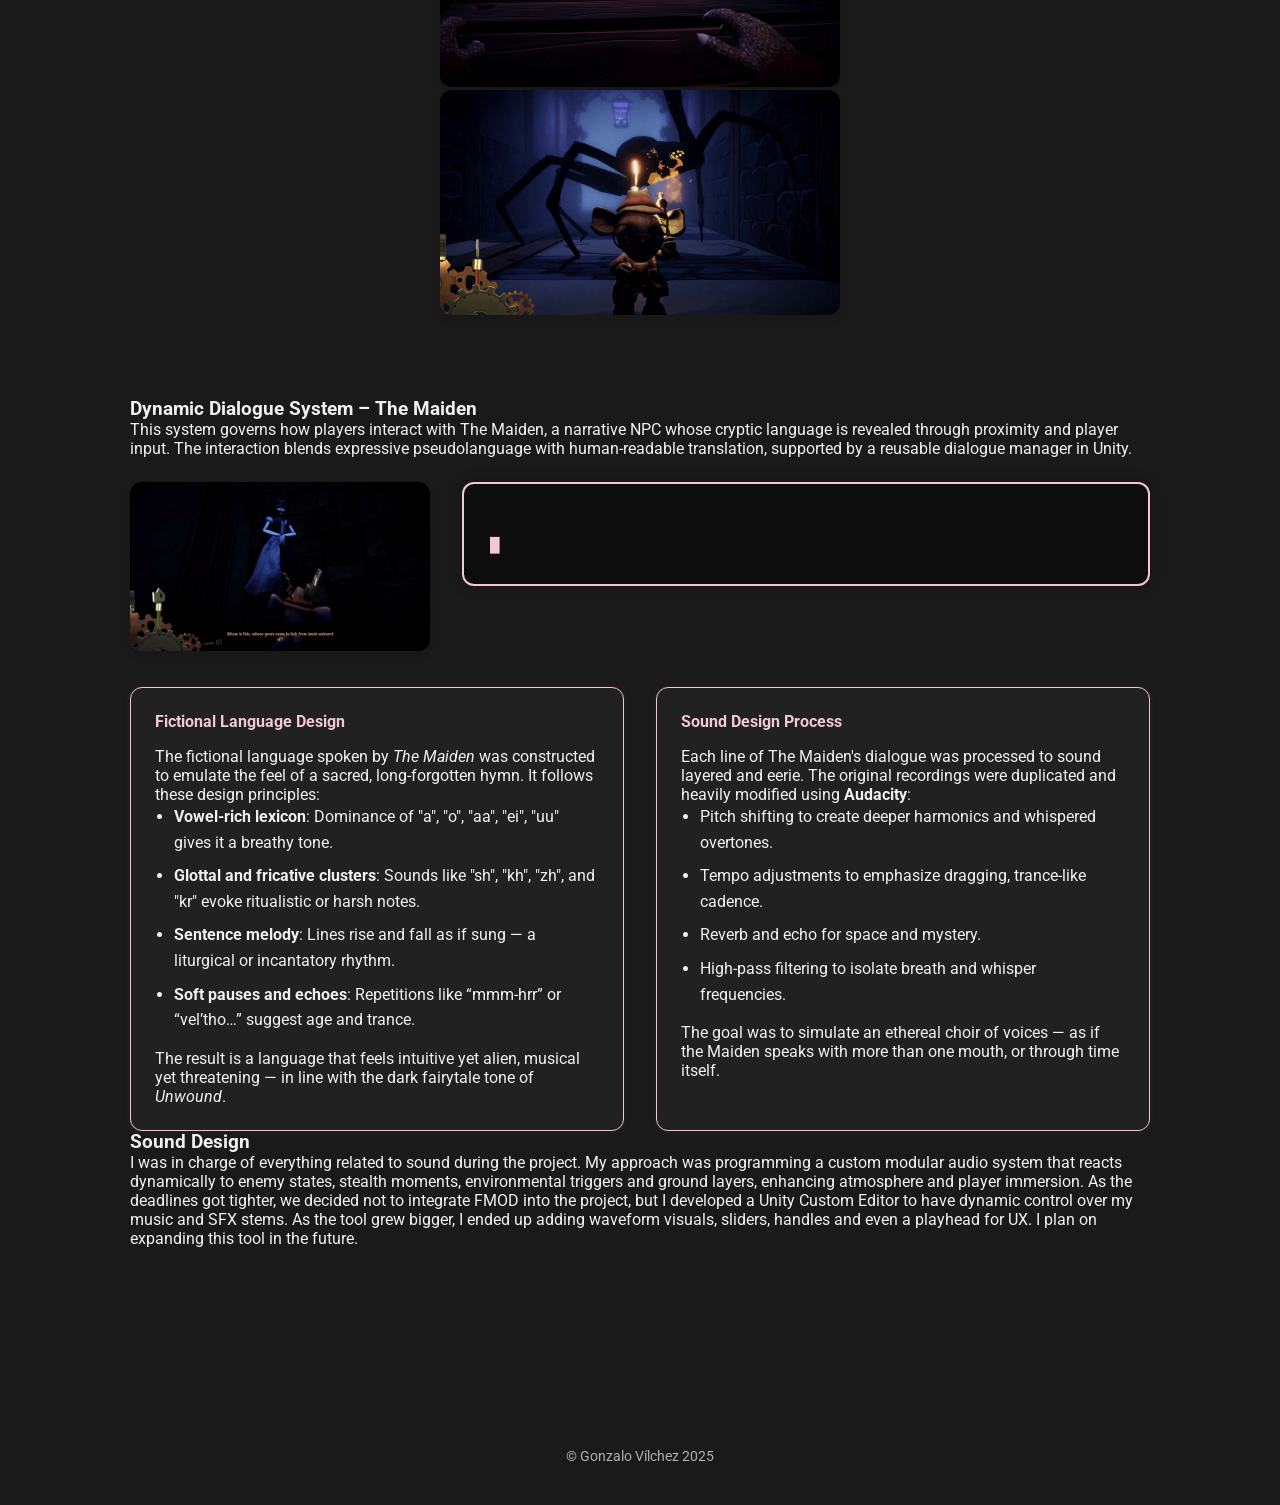
==== commit 65dd31ff: "Update unwound.html" ====
--- a/unwound.html
+++ b/unwound.html
@@ -122,10 +122,29 @@
 
 
   <div class="log-entry">
-    <h3>Character Design</h3>
-    <p>The challenge was hybridizing the sweetness of Winnie the Pooh with the cosmic horror vibe. The characters needed to balance innocence and dread effectively — and that’s when Mr. Benjamin came to life.</p>
-
-    <!-- ADD MR BENJAMIN GIF AND A CONTAINER WITH A SCRIPT EXCERPT FROM MR. BENJAMIN'S BIRTH -->
+  <h3>Character Design</h3>
+  <p>The challenge was hybridizing the sweetness of Winnie the Pooh with the cutesy-horror aesthetics. The characters needed to balance innocence and dread effectively — and that’s when Mr. Benjamin came to life.</p>
+
+  <section class="reference-gallery">
+    <div class="image-pair">
+      <figure>
+        <img src="images/UnwoundRoomGif.gif" alt="Mr. Benjamin">
+      </figure>
+      <figure>
+        <img src="images/Villain.gif" alt="Elias, The Toymaker, known popularly as The Catcher.">
+      </figure>
+    </div>
+  </section>
+
+  <h3>Mr. Benjamin’s Awakening</h3>
+  <p>A narrative experiment where the villain unexpectedly gives life to the hero. A scene that defines the emotional tone of <em>Unwound</em>.</p>
+
+  <div class="terminal-box">
+    <pre id="benjaminText"></pre><span id="benjaminCursor">█</span>
+  </div>
+</div>
+
+
   </div>
 
   <div class="log-entry">
@@ -210,6 +229,48 @@
   <div id="lightbox" class="lightbox hidden">
   <img id="lightbox-img" src="" alt="Zoomed image" />
 </div>
-
+<script>
+  document.addEventListener("DOMContentLoaded", () => {
+    const benjaminLines = [
+      "For The Catcher’s very surprise, once he had him wound up, the little mouse started talking. He had only made him articulate, yet Mr. Benjamin seemed to have a life of his own, and he seemed pretty conscious about who he was.\n",
+      "- Ah! What a good evening! I am Mr. Benjamin. And you, sir — what is your name?\n",
+      "The Catcher’s heart froze for a moment. How was it possible? To suddenly feel the miraculous joy of transmitting life.\n",
+      "“Am I not but a toy myself? A creation, given form, yet without purpose? I had never thought of the word ‘I’. It had never held meaning… Not for me. And yet… is this real? It cannot be.”\n",
+      "- Did you say something sir? You seemed lost in thought?\n",
+      "An overwhelming, glorious feeling expanded from within his heart. He felt loneliness abandon his body, for life was blooming anew. It was like being born.\n",
+      "- My name is… “” —Said The Catcher with a trembling, half-formed smile.\n",
+      "There he was. Mr. Benjamin. A tiny mouse with a very big aura. His wide, honey eyes staring with genuine surprise for everything there is in this world. Clad in little shoes just a touch too large for a mouse of his stature, and a most dignified checkered jacket, Mr. Benjamin seemed to have been brought into the world for the sole purpose of spreading warmth wherever he went.\n"
+    ];
+
+    const textElement = document.getElementById("benjaminText");
+    const cursor = document.getElementById("benjaminCursor");
+
+    let currentLine = 0;
+    let currentChar = 0;
+
+    function typeNextChar() {
+      if (currentLine >= benjaminLines.length) {
+        currentLine = 0;
+        currentChar = 0;
+        textElement.textContent = ""; // reiniciar el ciclo
+      }
+
+      const line = benjaminLines[currentLine];
+
+      if (currentChar < line.length) {
+        textElement.textContent += line[currentChar];
+        currentChar++;
+        setTimeout(typeNextChar, 35);
+      } else {
+        textElement.textContent += '\n';
+        currentLine++;
+        currentChar = 0;
+        setTimeout(typeNextChar, 600); // pausa entre líneas
+      }
+    }
+
+    typeNextChar();
+  });
+</script>
 </body>
 </html>
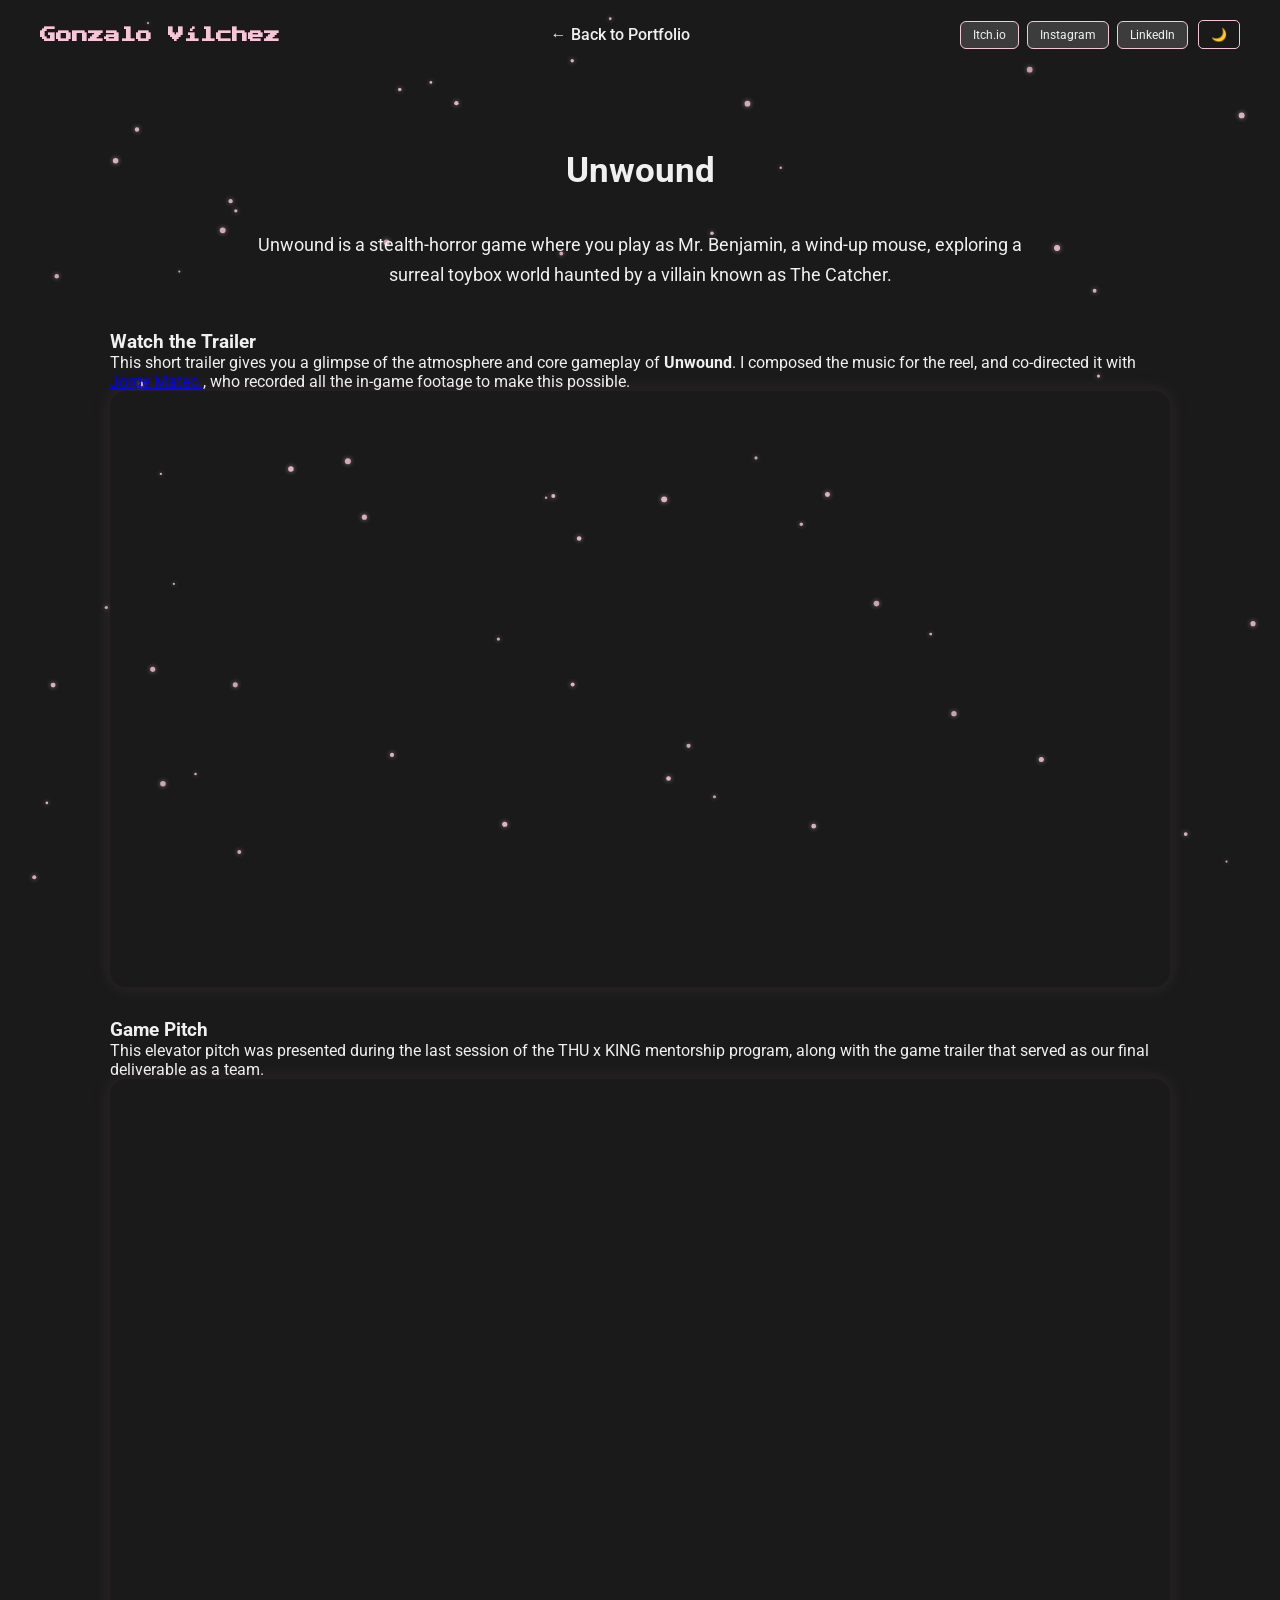
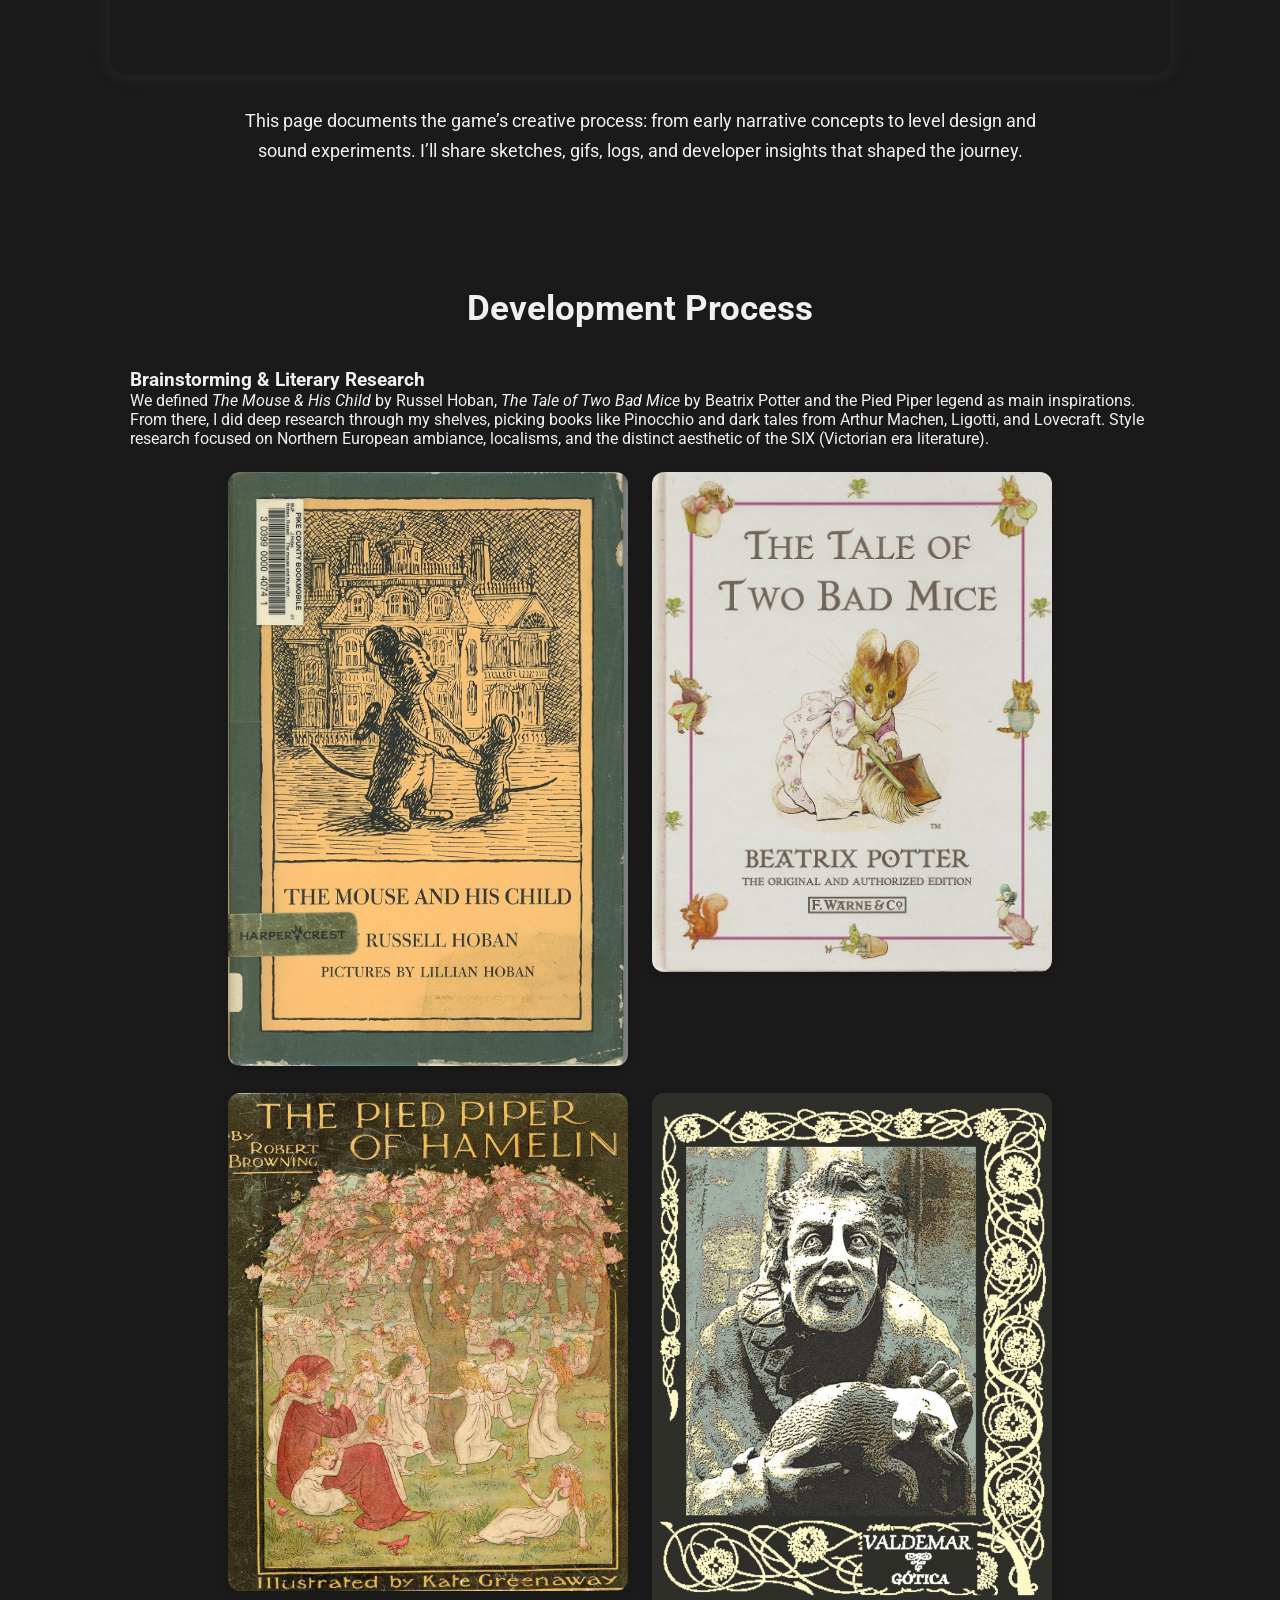
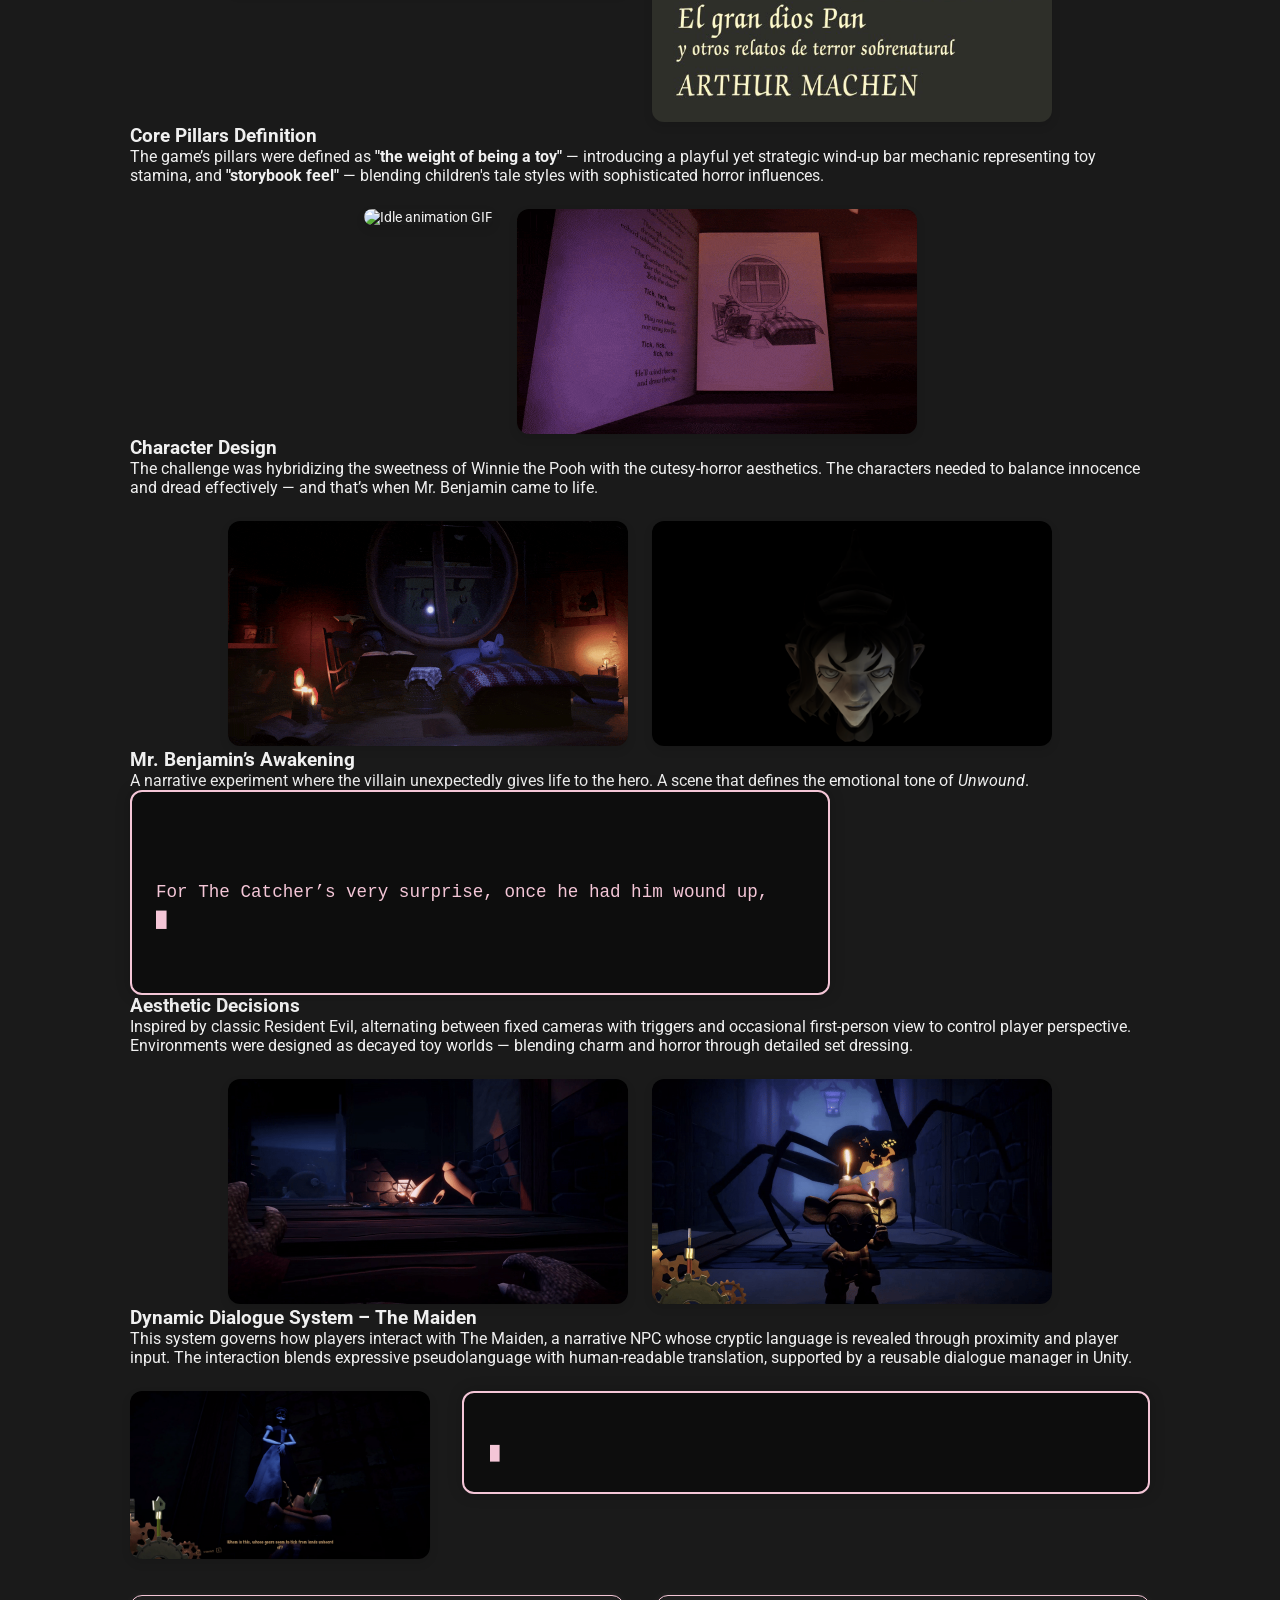
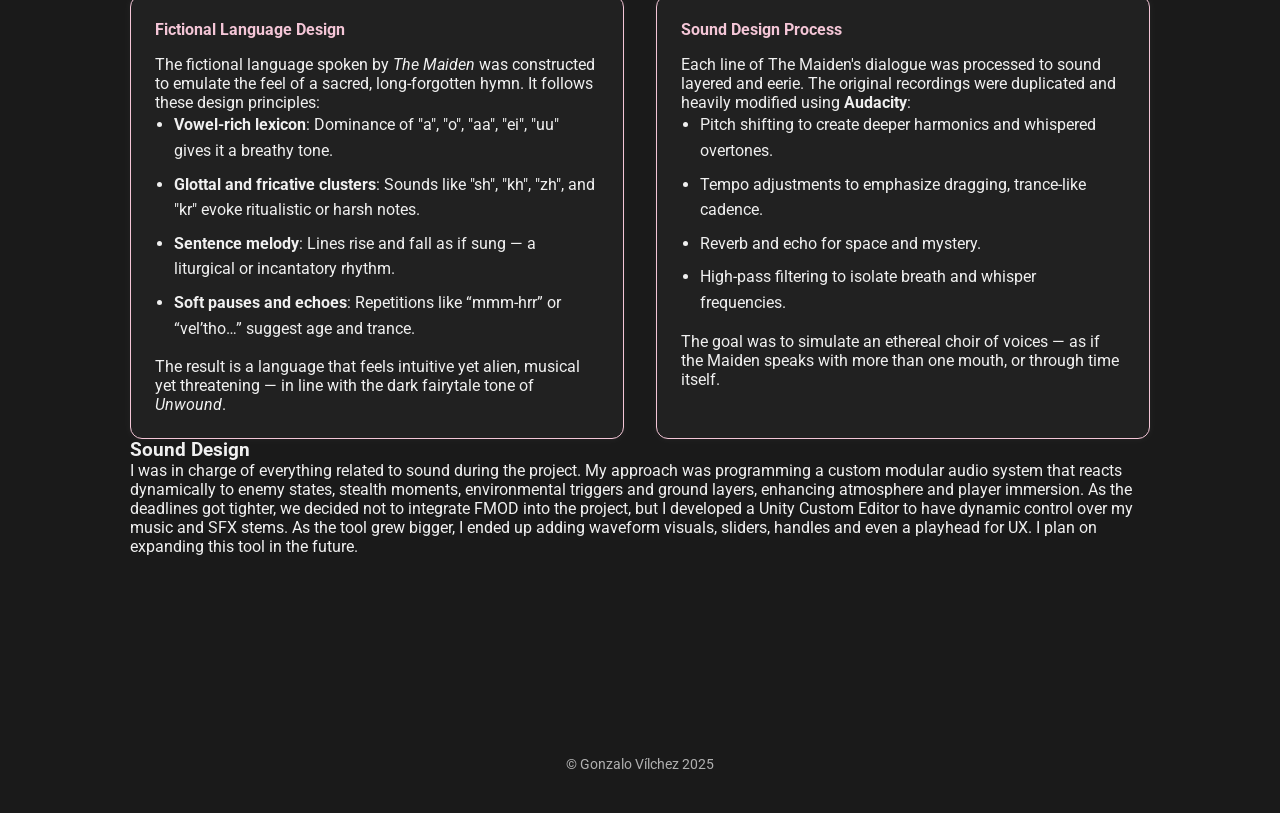
==== commit a94a6537: "Update unwound.html" ====
--- a/unwound.html
+++ b/unwound.html
@@ -125,8 +125,7 @@
   <h3>Character Design</h3>
   <p>The challenge was hybridizing the sweetness of Winnie the Pooh with the cutesy-horror aesthetics. The characters needed to balance innocence and dread effectively — and that’s when Mr. Benjamin came to life.</p>
 
-  <section class="reference-gallery">
-    <div class="image-pair">
+  <div class="reference-gallery">
       <figure>
         <img src="images/UnwoundRoomGif.gif" alt="Mr. Benjamin">
       </figure>
@@ -134,7 +133,6 @@
         <img src="images/Villain.gif" alt="Elias, The Toymaker, known popularly as The Catcher.">
       </figure>
     </div>
-  </section>
 
   <h3>Mr. Benjamin’s Awakening</h3>
   <p>A narrative experiment where the villain unexpectedly gives life to the hero. A scene that defines the emotional tone of <em>Unwound</em>.</p>
@@ -151,8 +149,7 @@
   <h3>Aesthetic Decisions</h3>
   <p>Inspired by classic Resident Evil, alternating between fixed cameras with triggers and occasional first-person view to control player perspective. Environments were designed as decayed toy worlds — blending charm and horror through detailed set dressing.</p>
 
-  <section class="reference-gallery">
-    <div class="image-pair">
+  <div class="reference-gallery">
       <figure>
         <img src="images/Benja1stP.gif" alt="Mr. Benjamin exploring in first person">
       </figure>
@@ -160,7 +157,6 @@
         <img src="images/BenjaChase.gif" alt="Mr. Benjamin during a chase sequence">
       </figure>
     </div>
-  </section>
 </div>
 
 
--- a/css/style.css
+++ b/css/style.css
@@ -373,6 +373,9 @@
   border-radius: 12px;
   padding: 30px 24px;
   max-width: 700px;
+  white-space: pre-wrap;
+  word-break: break-word;
+  overflow-x: hidden;
   font-family: 'Fira Code', 'Courier New', monospace;
   font-size: 1.1rem;
   color: var(--accent);
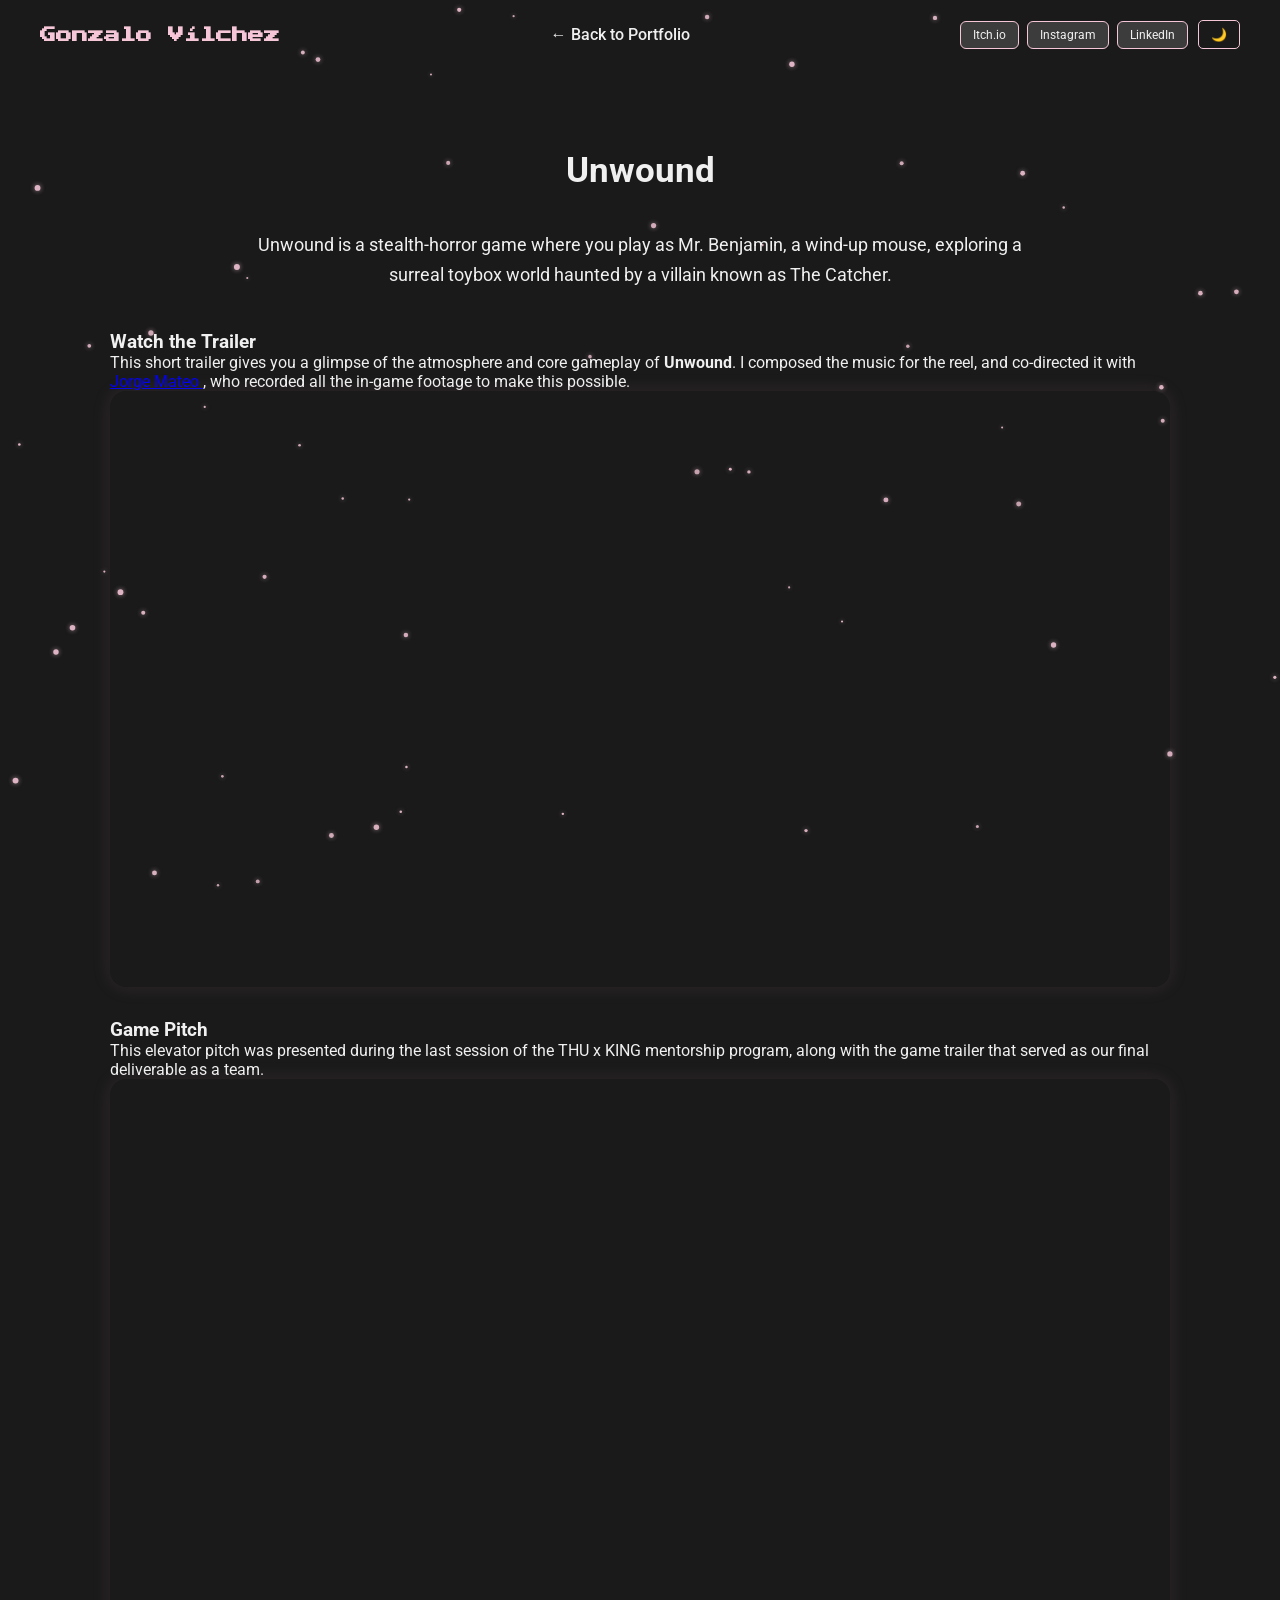
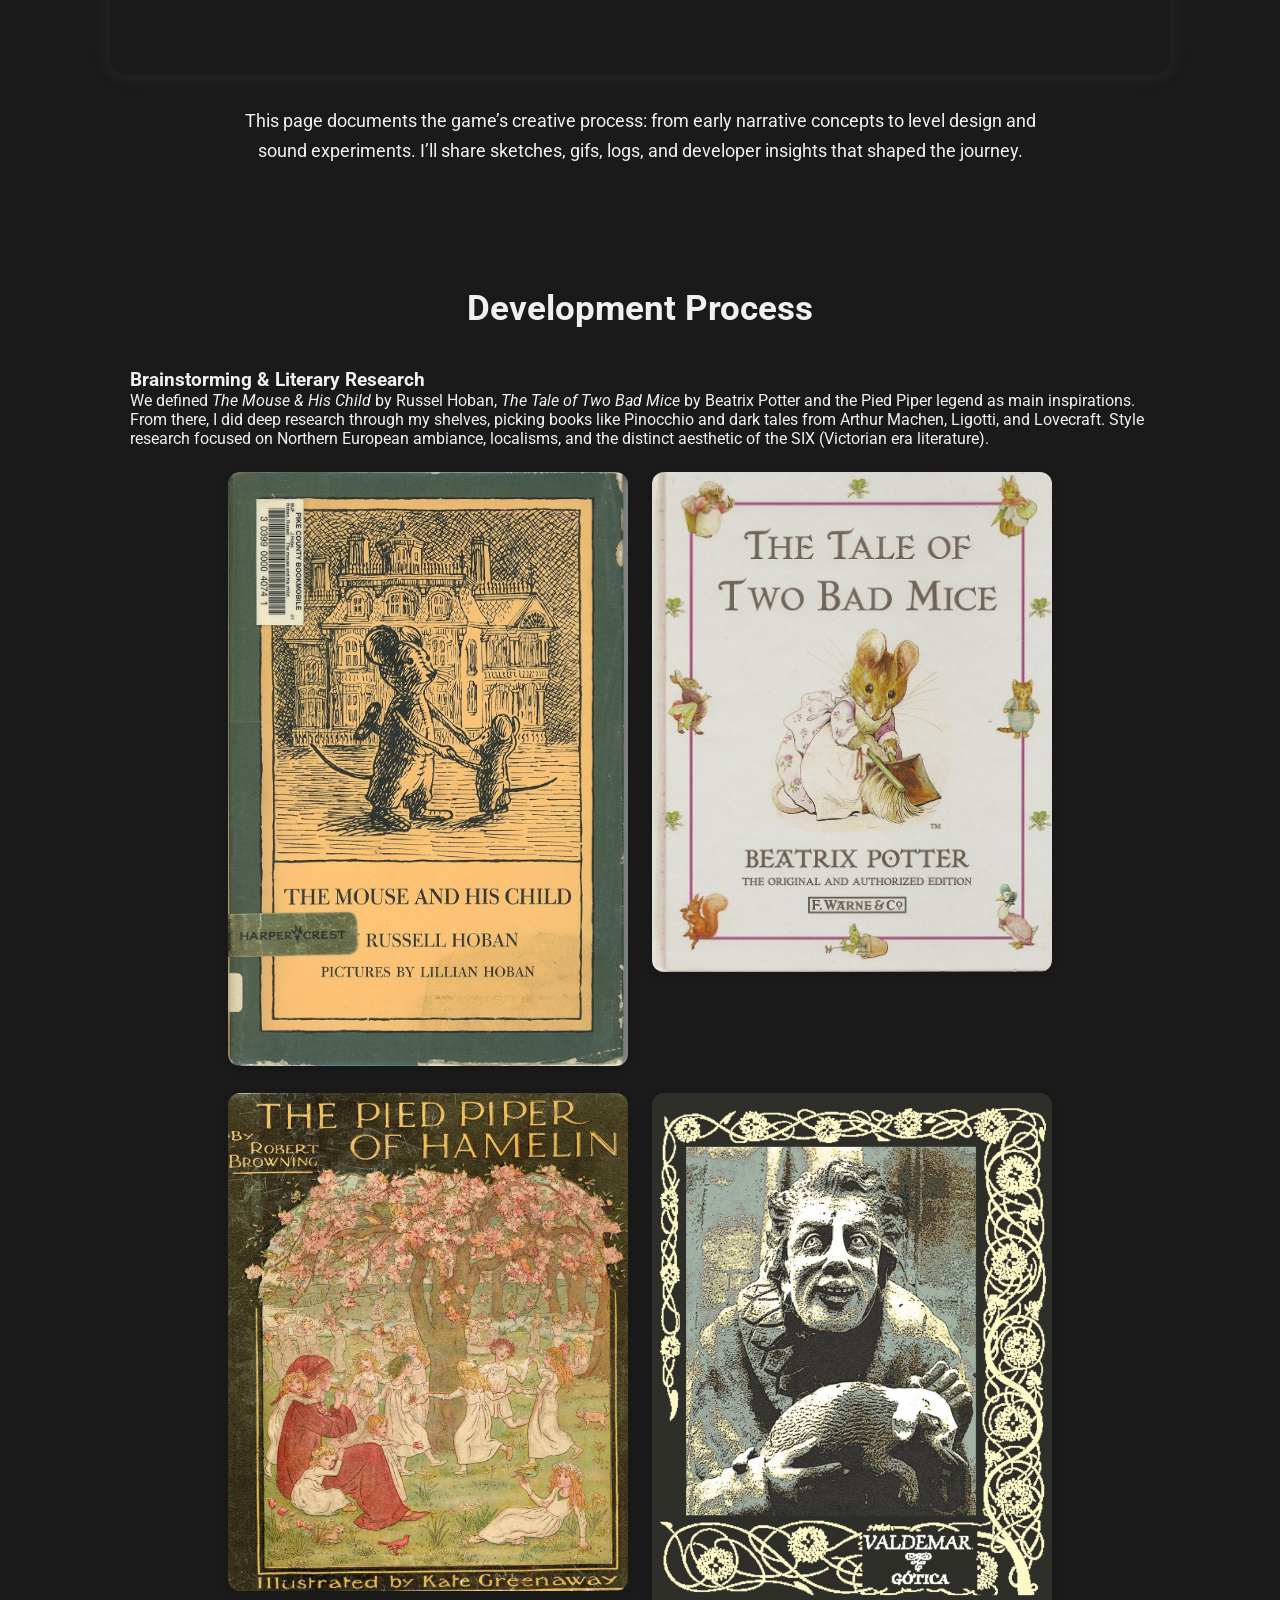
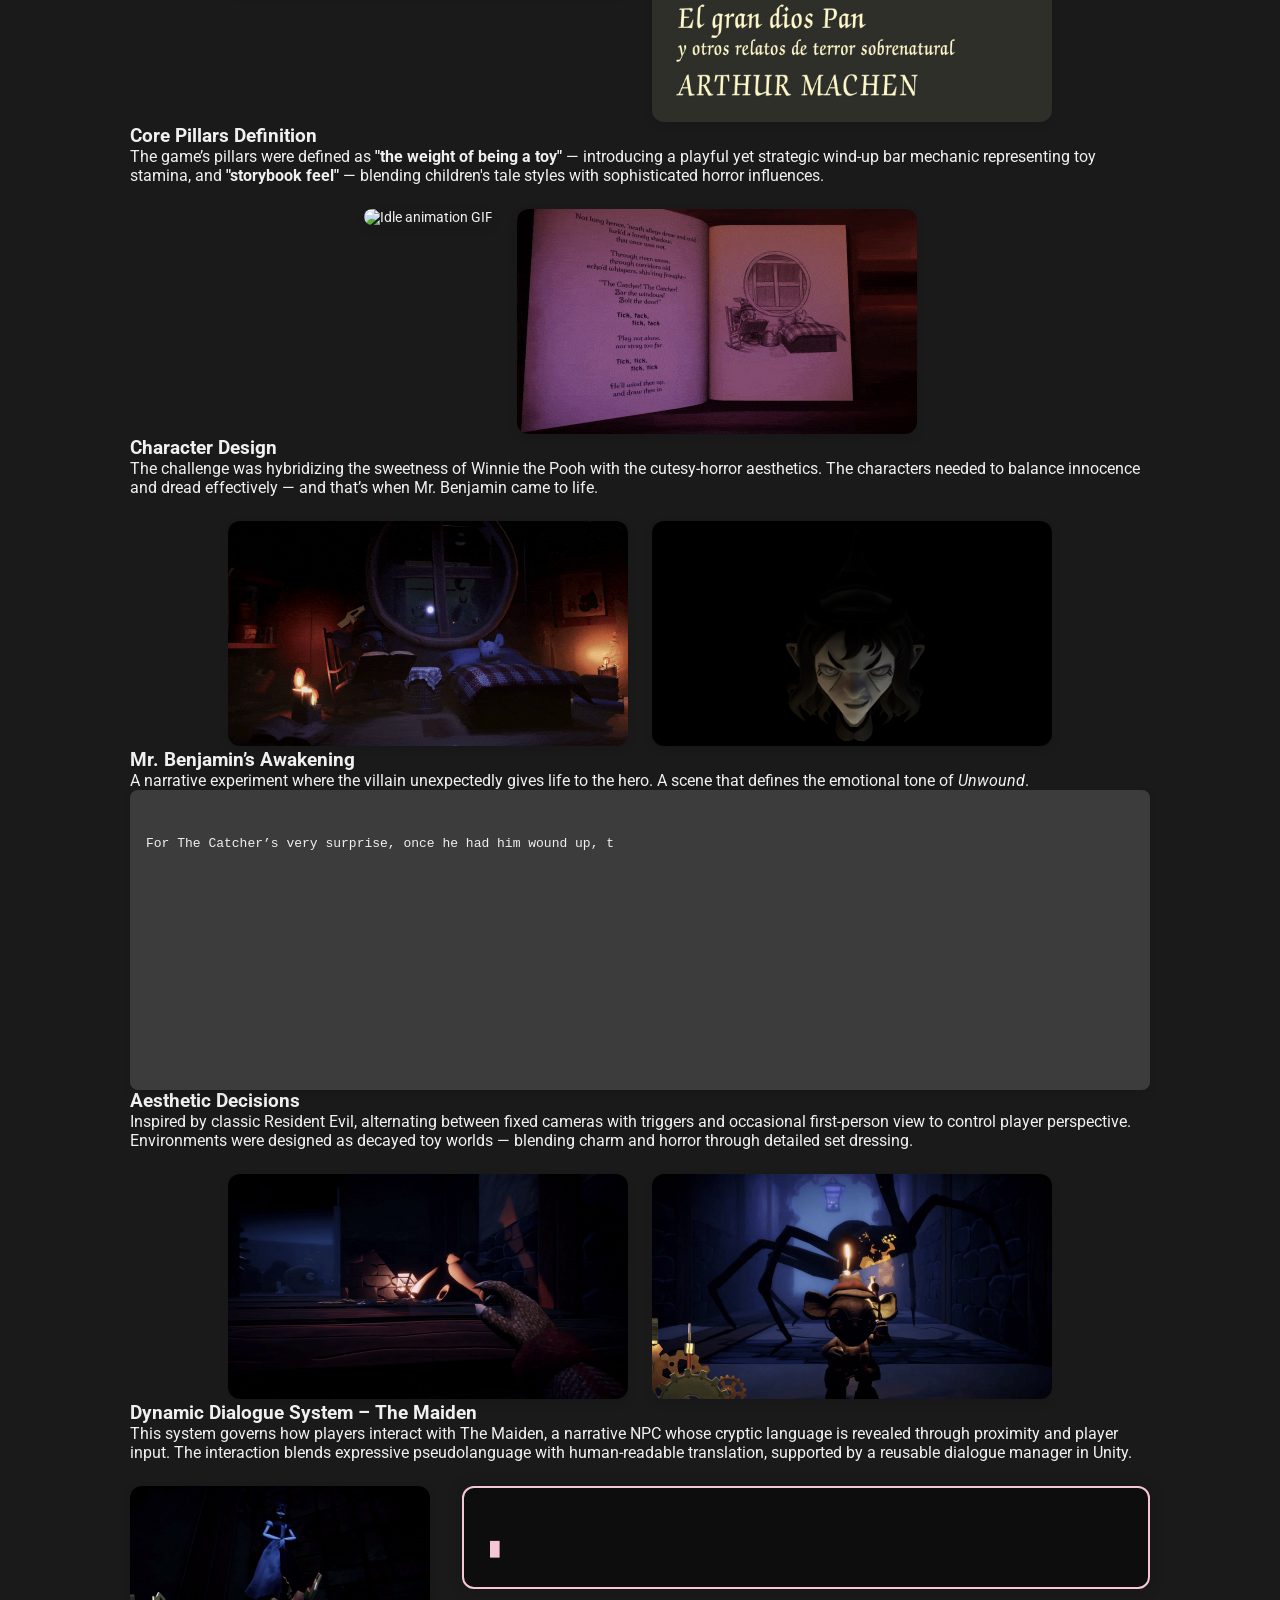
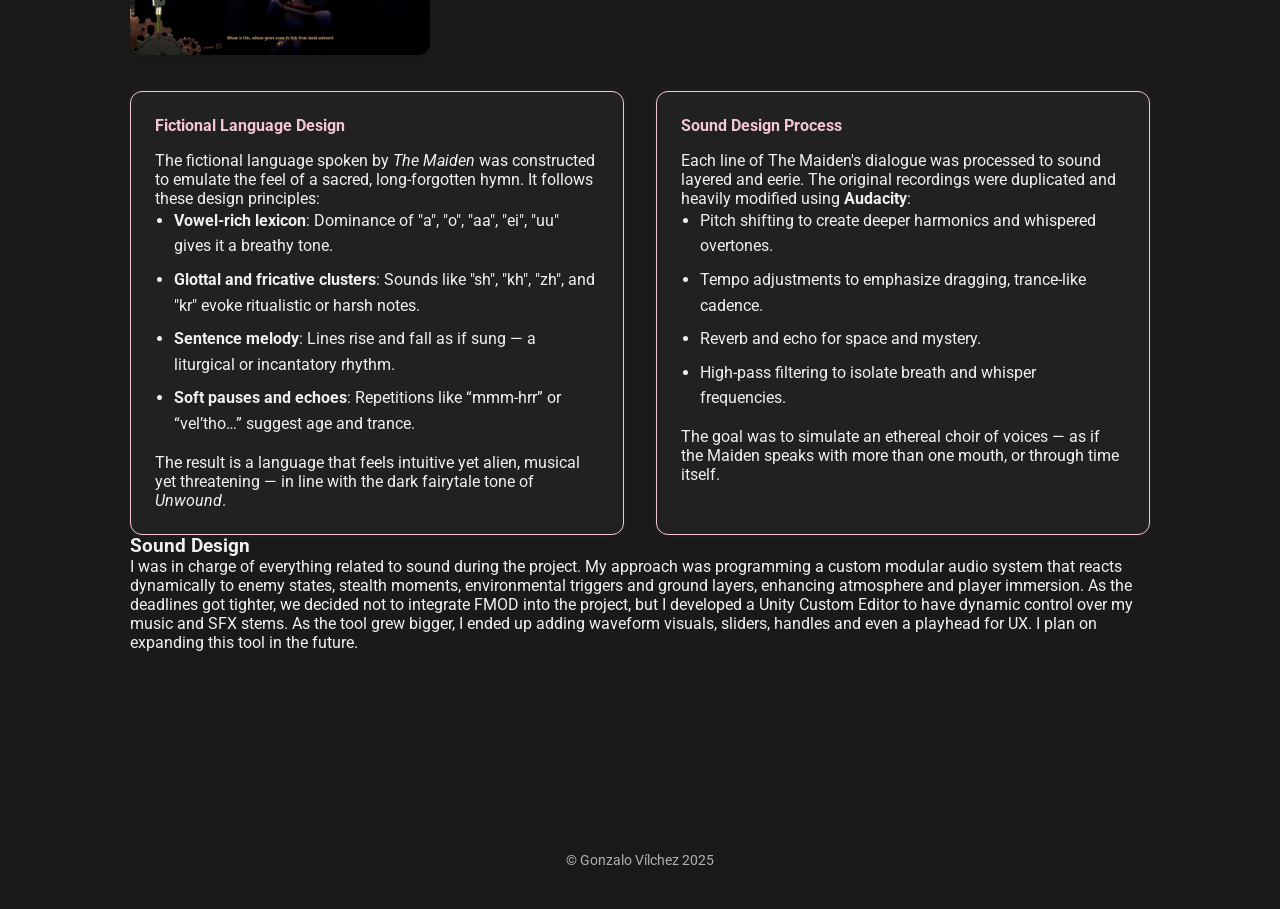
==== commit b76b9480: "Update unwound.html" ====
--- a/unwound.html
+++ b/unwound.html
@@ -255,6 +255,7 @@
 
       if (currentChar < line.length) {
         textElement.textContent += line[currentChar];
+        textElement.scrollTop = textElement.scrollHeight;
         currentChar++;
         setTimeout(typeNextChar, 35);
       } else {
--- a/css/style.css
+++ b/css/style.css
@@ -368,20 +368,28 @@
 }
 
 .terminal-box {
-  background-color: rgba(0, 0, 0, 0.5);
-  border: 2px solid var(--accent);
-  border-radius: 12px;
-  padding: 30px 24px;
-  max-width: 700px;
+  background-color: var(--accent-light); /* o el color que prefieras */
+  color: var(--text);
+  font-family: monospace;
+  padding: 1rem;
+  border-radius: 8px;
+  max-width: 100%;
+  width: 100%;
+  height: 300px; /* o lo que necesites */
+  overflow: hidden;
+  position: relative;
   white-space: pre-wrap;
   word-break: break-word;
-  overflow-x: hidden;
-  font-family: 'Fira Code', 'Courier New', monospace;
-  font-size: 1.1rem;
-  color: var(--accent);
-  line-height: 1.6;
-  box-shadow: 0 0 15px rgba(0,0,0,0.2);
-  position: relative;
+  box-shadow: 0 4px 10px rgba(0, 0, 0, 0.1);
+}
+
+.terminal-box pre {
+  margin: 0;
+  height: 100%;
+  overflow-y: auto; /* scroll si se pasa verticalmente */
+  overflow-x: hidden; /* evita scroll horizontal */
+  white-space: pre-wrap;
+  word-break: break-word;
 }
 
 #terminalText {
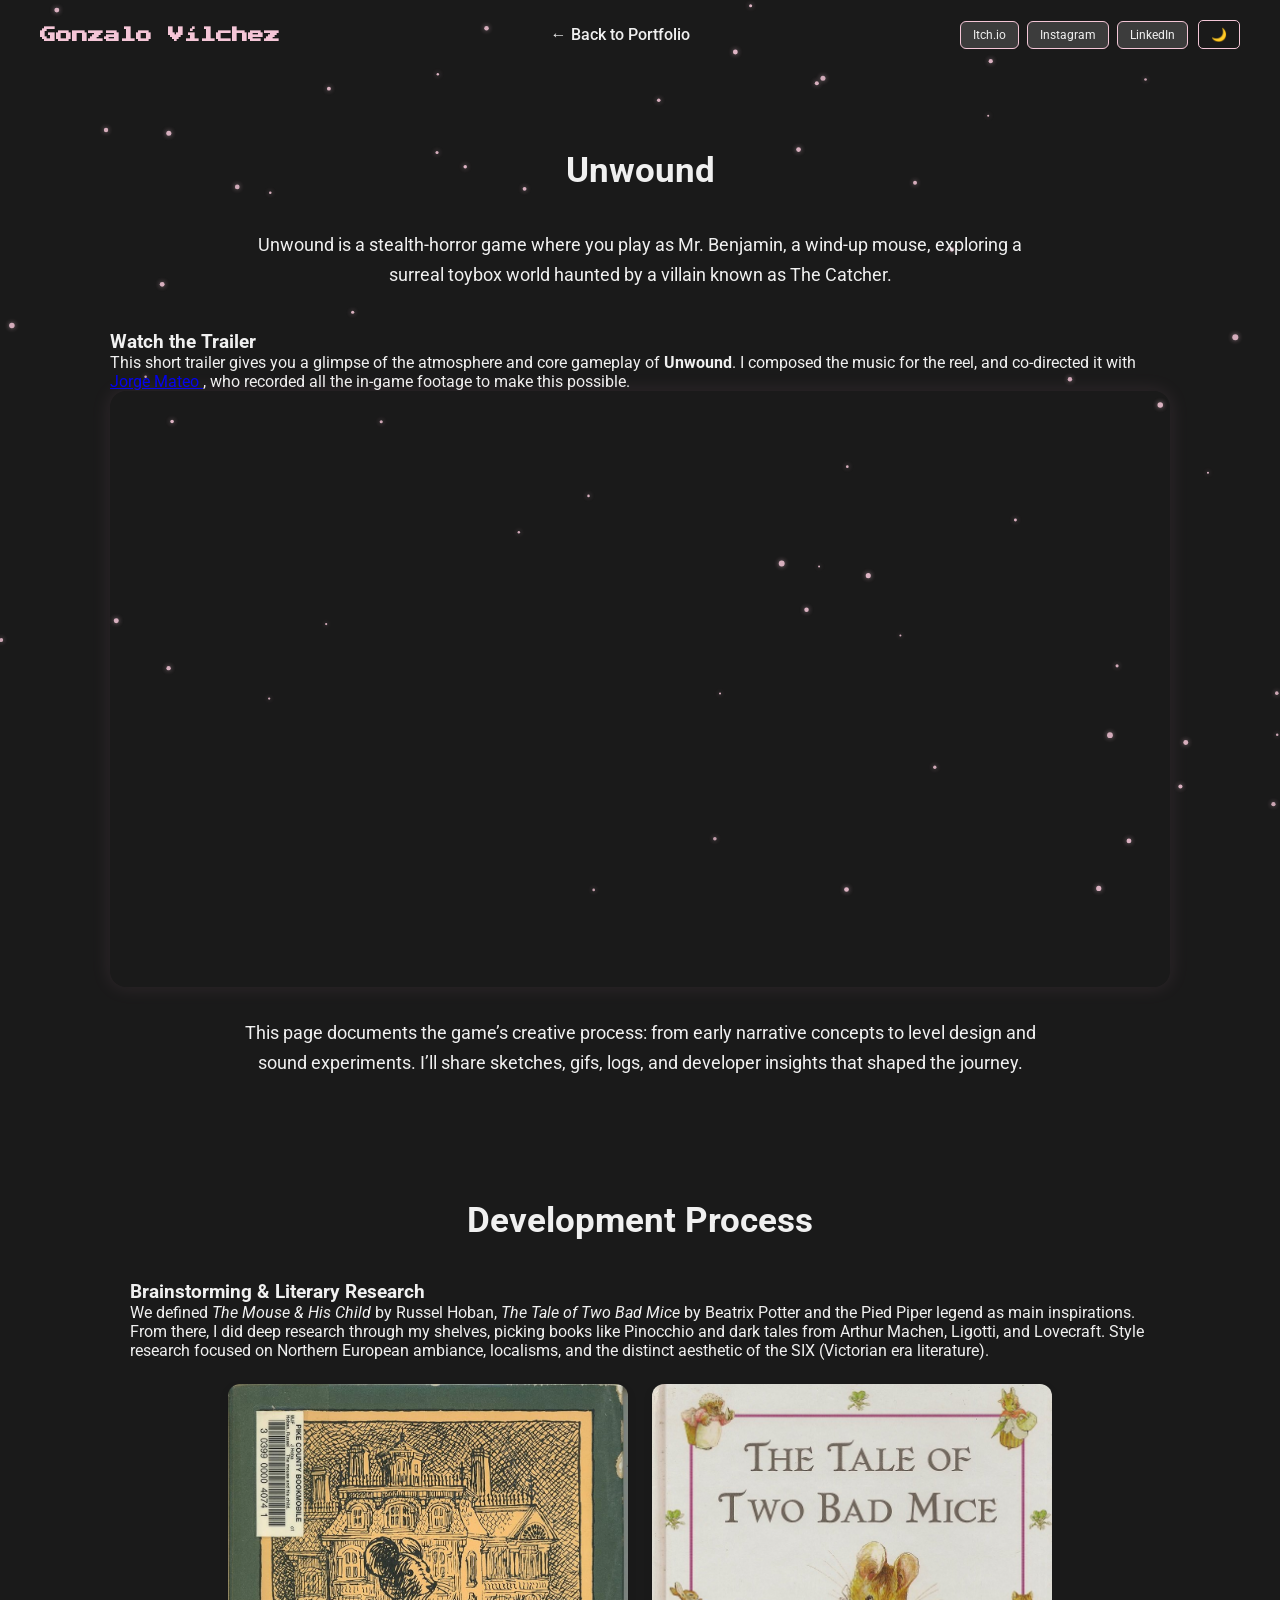
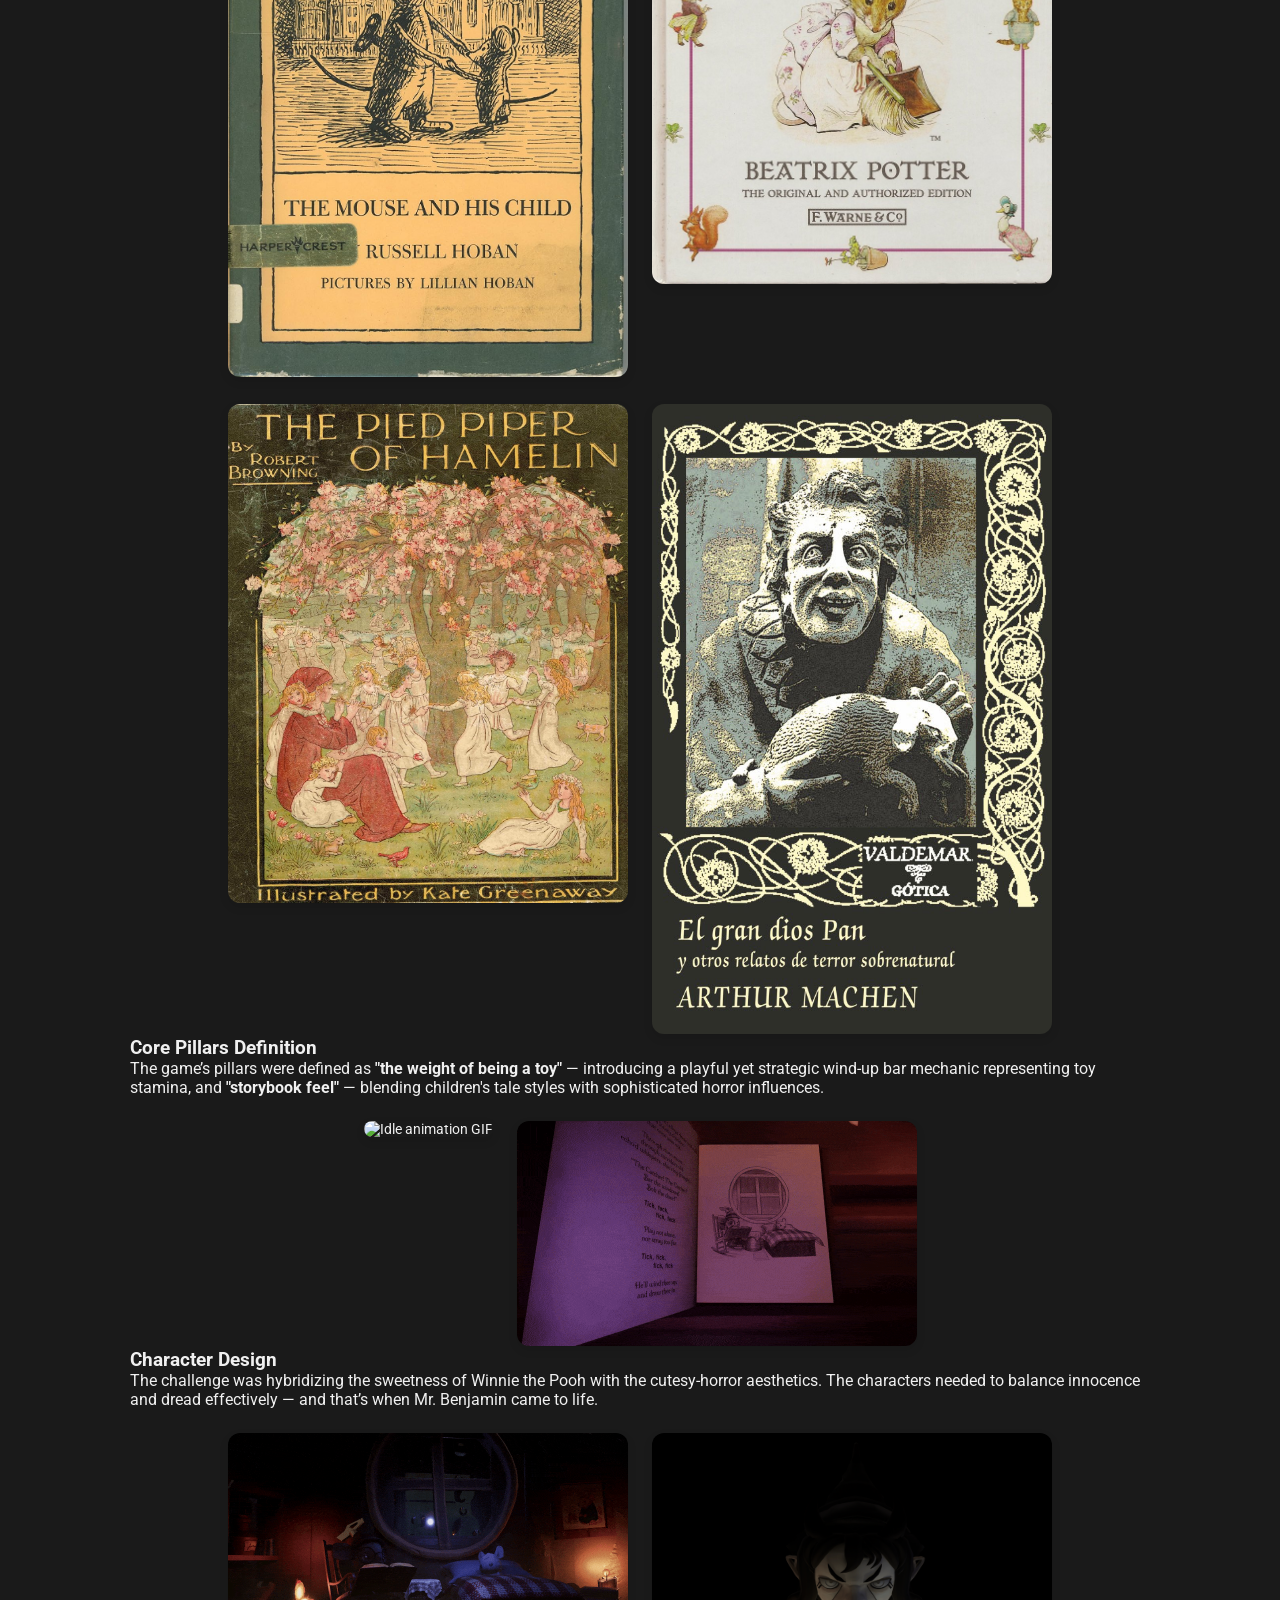
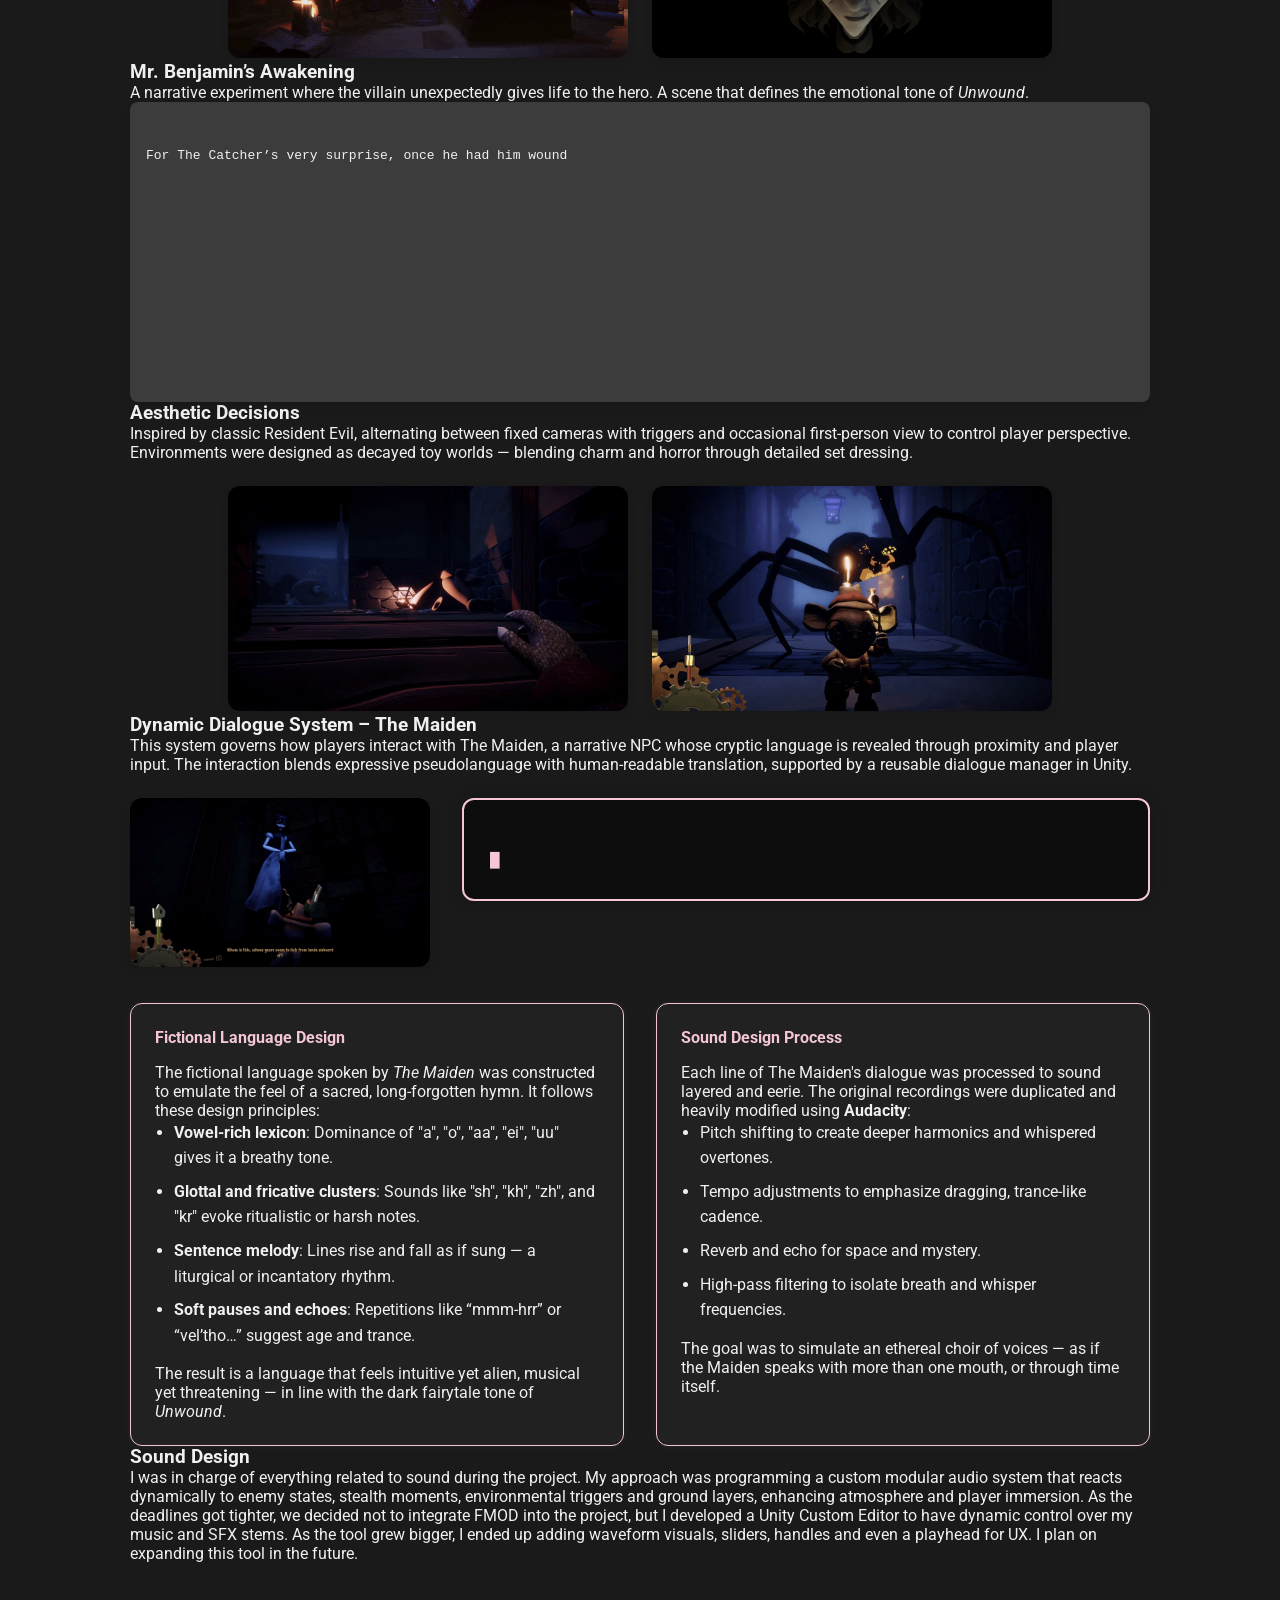
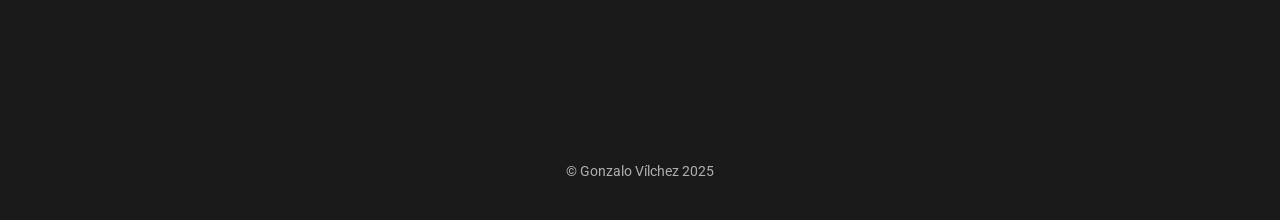
==== commit 93de233a: "Update unwound.html" ====
--- a/unwound.html
+++ b/unwound.html
@@ -61,19 +61,6 @@
   </iframe>
 </div>
 
-      
-      <h3>Game Pitch</h3>
-      <p>This elevator pitch was presented during the last session of the THU x KING mentorship program, along with the game trailer that served as our final 
-        deliverable as a team.</p>
-      
-      <div class="pitch-embed-container">
-        <iframe 
-          src="https://embed.figma.com/slides/GIHQDVSgKR86wylh8BJP7Z/Unwound---Final-Game-Pitch?node-id=23-722&embed-host=share"
-          allowfullscreen
-          loading="lazy">
-        </iframe>
-      </div>
-
       <div class="bio-intro">
         <p>
           This page documents the game’s creative process: from early narrative concepts to level design and sound experiments. I’ll share sketches, gifs, logs, and developer insights that shaped the journey.
@@ -137,9 +124,9 @@
   <h3>Mr. Benjamin’s Awakening</h3>
   <p>A narrative experiment where the villain unexpectedly gives life to the hero. A scene that defines the emotional tone of <em>Unwound</em>.</p>
 
-  <div class="terminal-box">
-    <pre id="benjaminText"></pre><span id="benjaminCursor">█</span>
-  </div>
+ <div class="terminal-box benjamin-terminal">
+  <pre id="benjaminText"></pre><span id="benjaminCursor">█</span>
+</div>
 </div>
 
 
--- a/css/style.css
+++ b/css/style.css
@@ -368,7 +368,7 @@
 }
 
 .terminal-box {
-  background-color: var(--accent-light); /* o el color que prefieras */
+  background-color: var(--accent-light); /* o el color que prefieras */ !important
   color: var(--text);
   font-family: monospace;
   padding: 1rem;
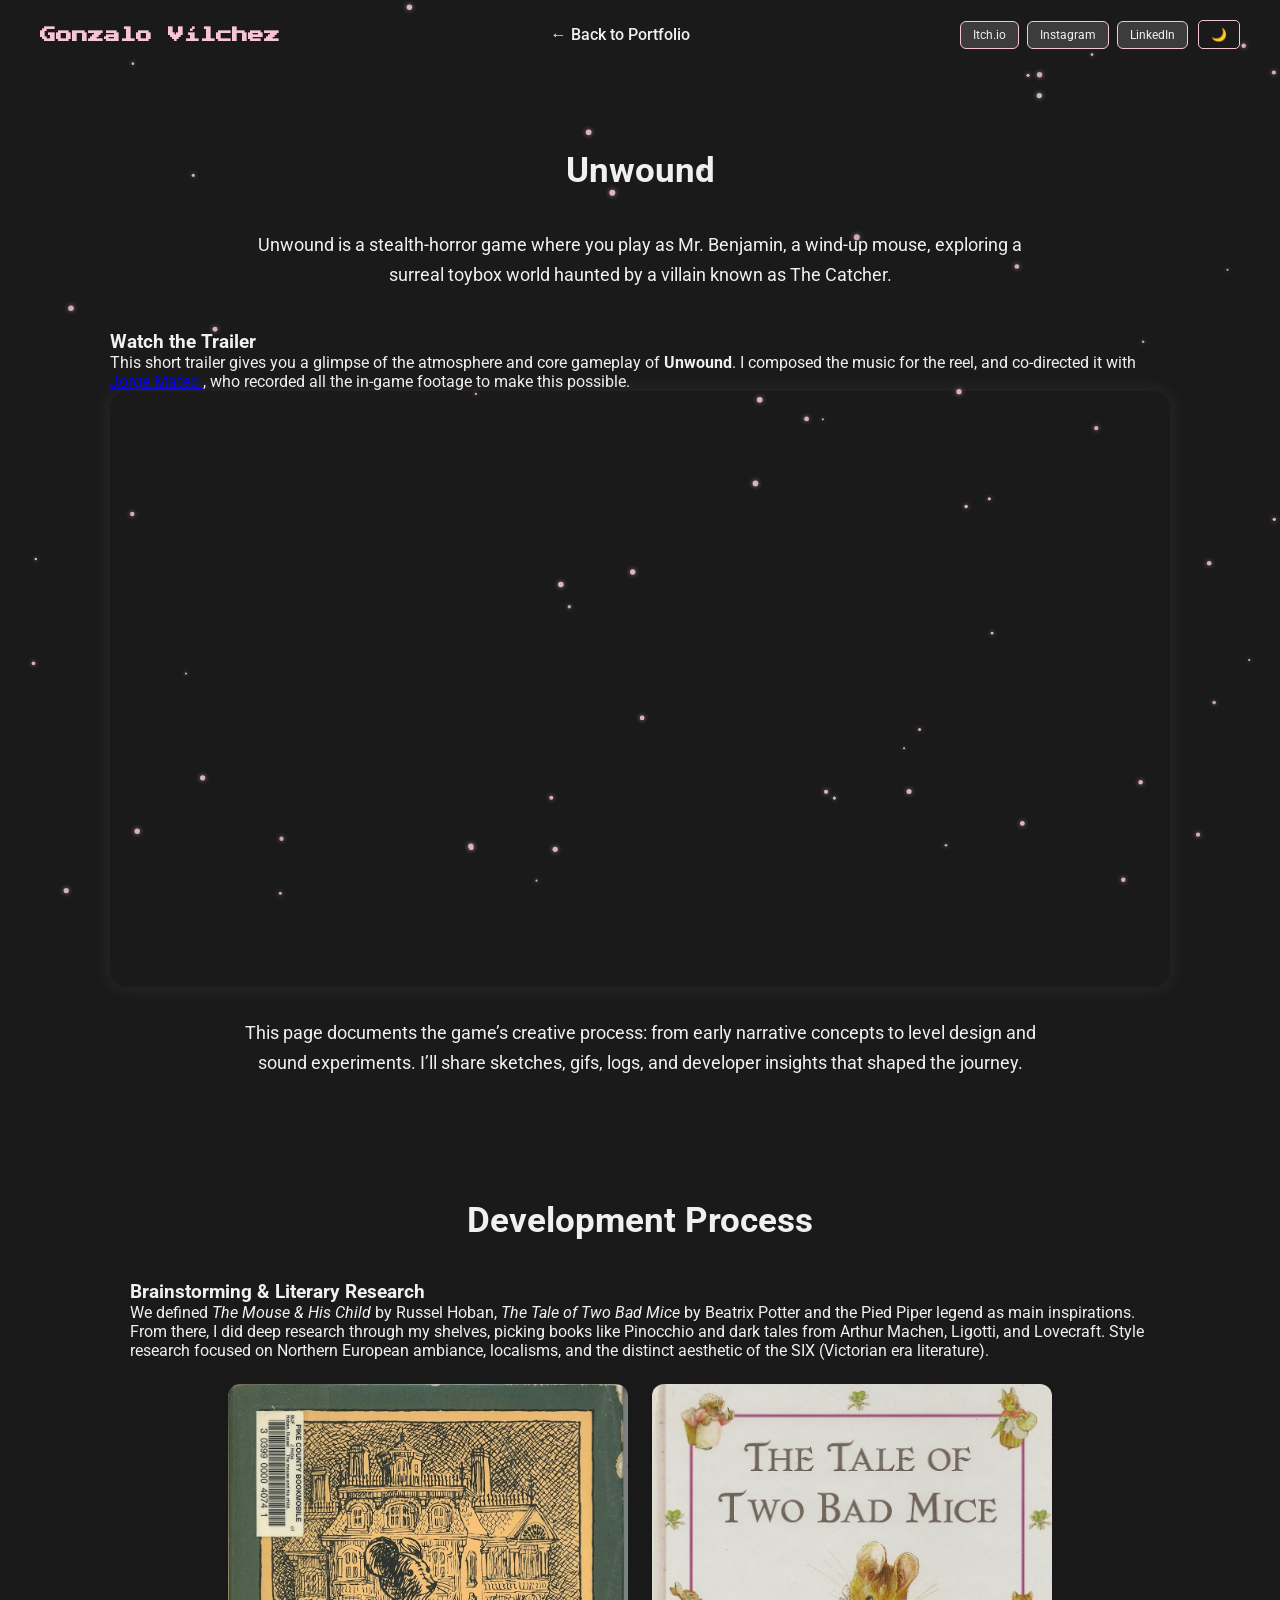
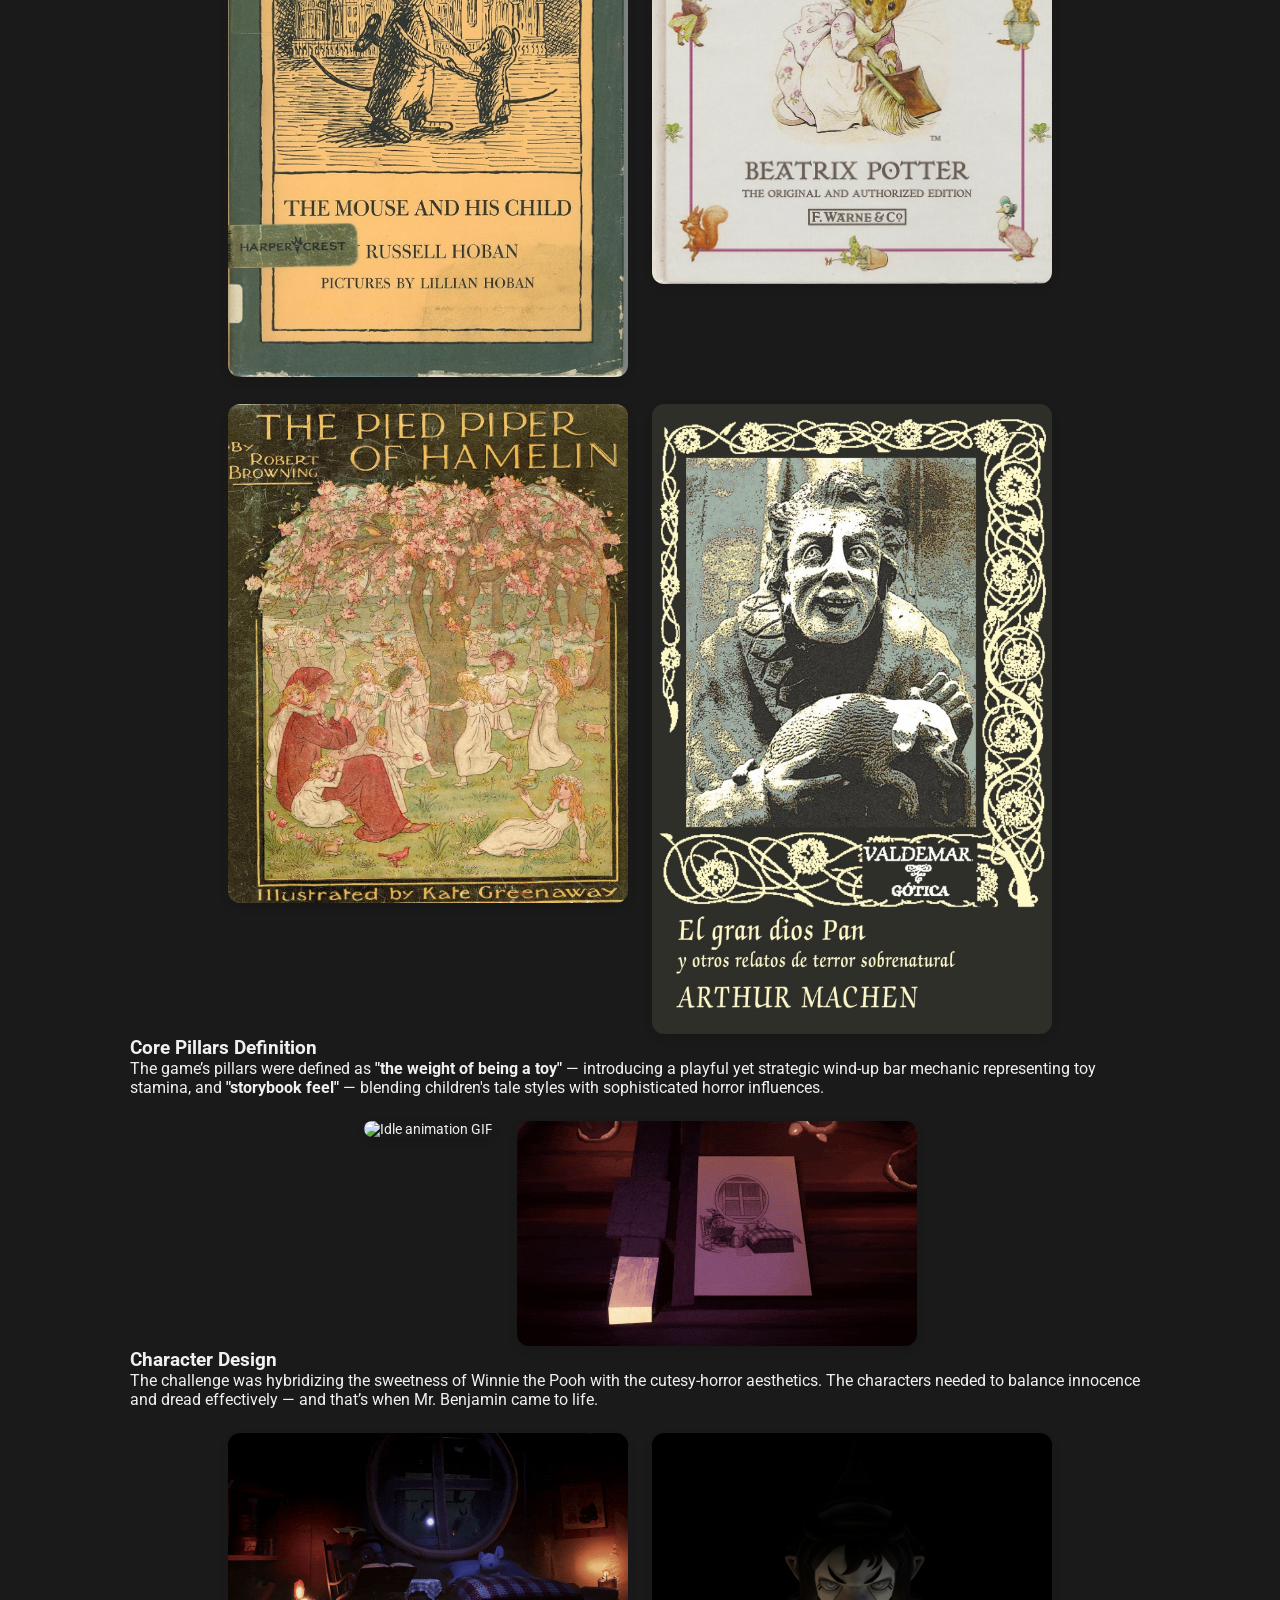
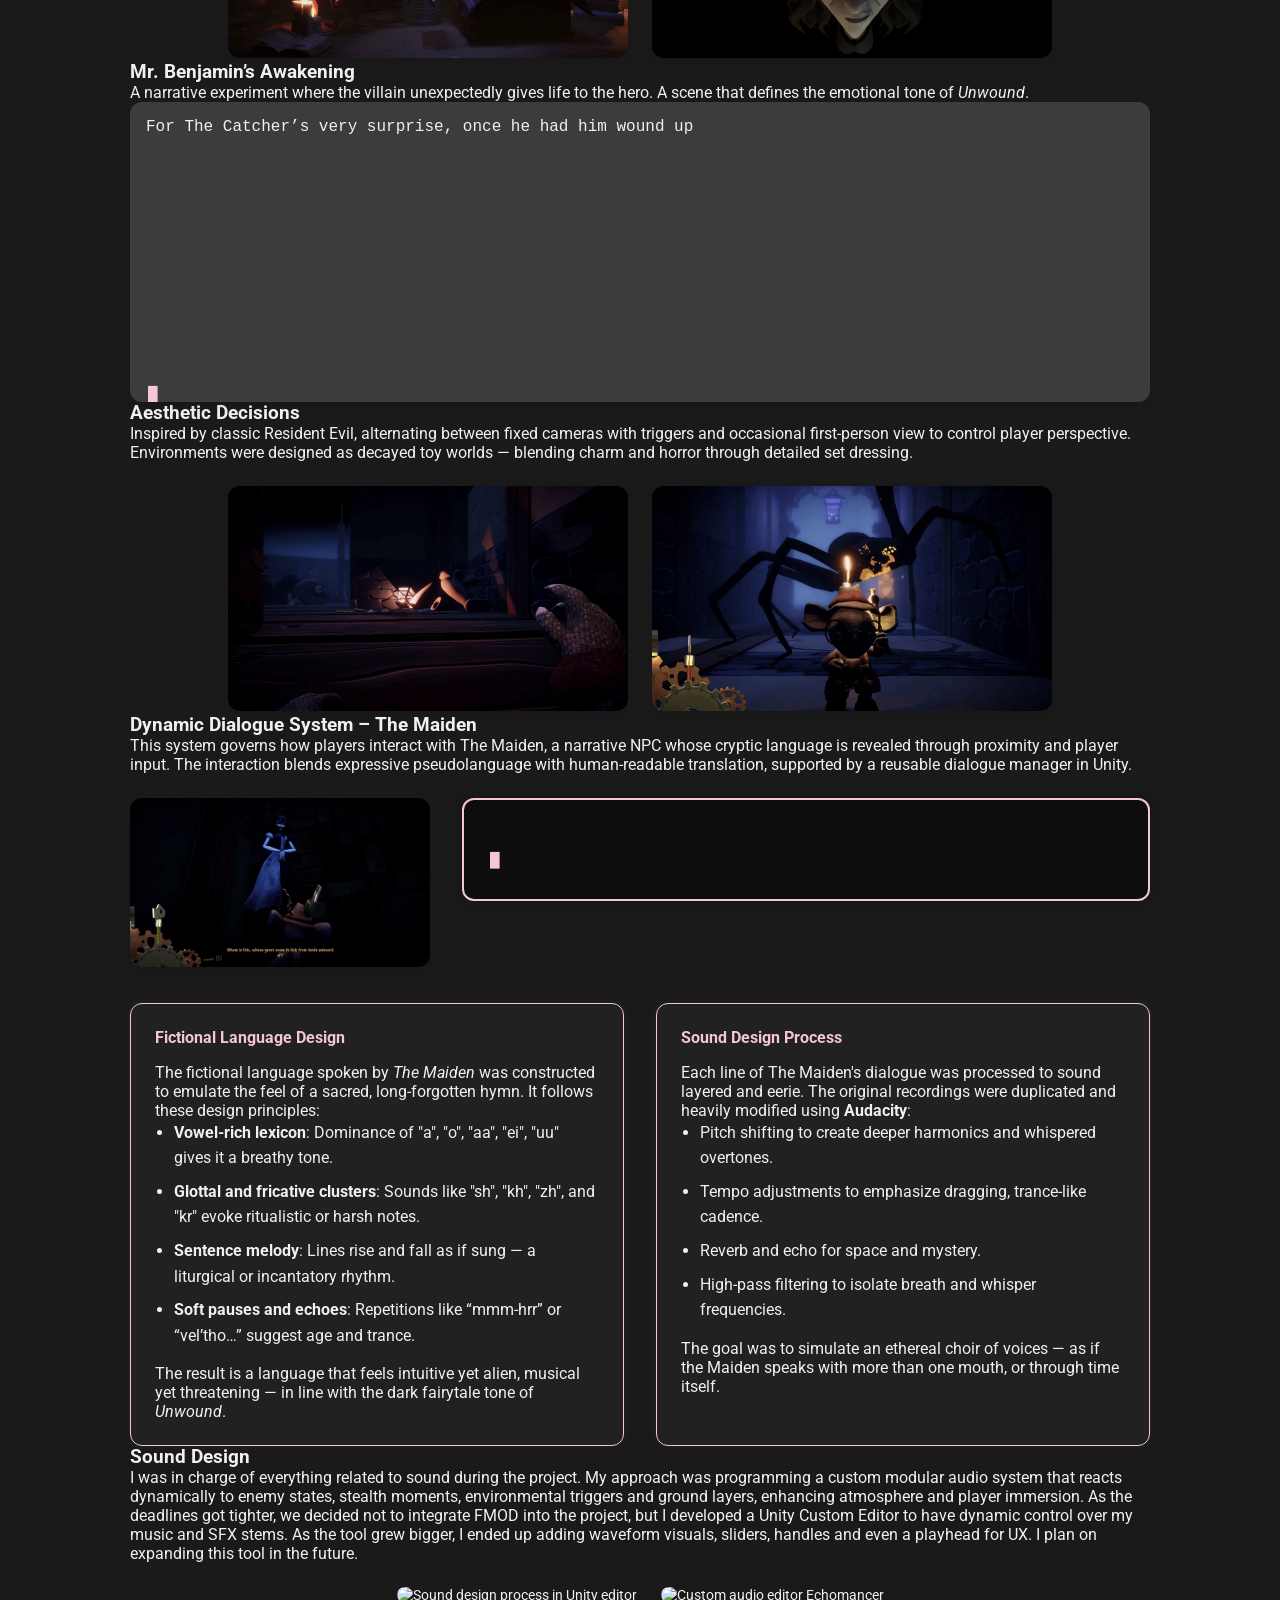
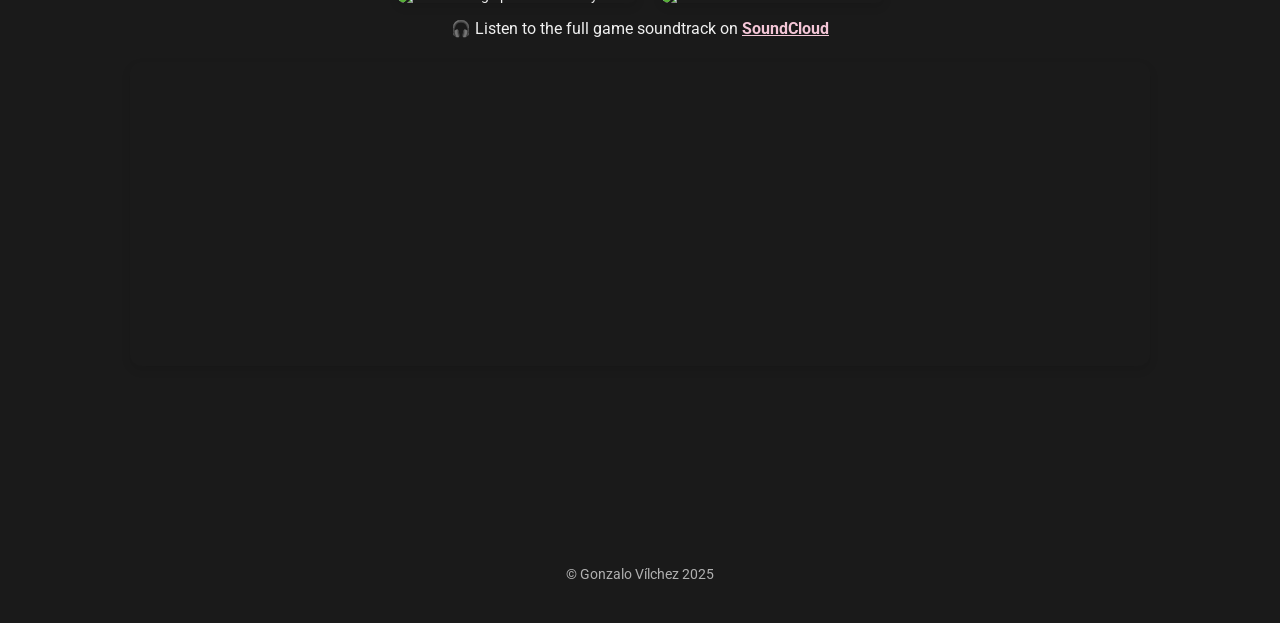
==== commit ff903461: "Update unwound.html" ====
--- a/unwound.html
+++ b/unwound.html
@@ -195,10 +195,35 @@
 </div>
 
   <div class="log-entry">
-    <h3>Sound Design</h3>
-    <p>I was in charge of everything related to sound during the project. My approach was programming a custom modular audio system that reacts dynamically to enemy states, stealth moments, environmental triggers and ground layers, enhancing atmosphere and player immersion.
-    As the deadlines got tighter, we decided not to integrate FMOD into the project, but I developed a Unity Custom Editor to have dynamic control over my music and SFX stems. As the tool grew bigger, I ended up adding waveform visuals, sliders, handles and even a playhead for UX. I plan on expanding this tool in the future.</p>
-  </div>
+  <h3>Sound Design</h3>
+  <p>
+    I was in charge of everything related to sound during the project. My approach was programming a custom modular audio system that reacts dynamically to enemy states, stealth moments, environmental triggers and ground layers, enhancing atmosphere and player immersion.
+    As the deadlines got tighter, we decided not to integrate FMOD into the project, but I developed a Unity Custom Editor to have dynamic control over my music and SFX stems. As the tool grew bigger, I ended up adding waveform visuals, sliders, handles and even a playhead for UX. I plan on expanding this tool in the future.
+  </p>
+
+  <div class="reference-gallery"> 
+    <figure>
+      <img src="images/SoundDesign.gif" alt="Sound design process in Unity editor">
+    </figure>
+    <figure>
+      <img src="images/Echomancer.gif" alt="Custom audio editor Echomancer">
+    </figure>
+  </div>
+
+  <p style="margin-top: 1rem; text-align: center;">
+    🎧 Listen to the full game soundtrack on 
+    <a href="https://soundcloud.com/chomkycherub/sets/unwound-ost" target="_blank" rel="noopener noreferrer" style="color: var(--accent); font-weight: bold;">
+      SoundCloud
+    </a>
+  </p>
+
+  <div class="soundcloud-embed" style="margin-top: 1.5rem; border-radius: 12px; overflow: hidden; box-shadow: 0 4px 10px rgba(0, 0, 0, 0.1);">
+    <iframe width="100%" height="300" scrolling="no" frameborder="no" allow="autoplay"
+      src="https://w.soundcloud.com/player/?url=https%3A//api.soundcloud.com/playlists/2049130266&color=%23f4c6d7&auto_play=false&hide_related=false&show_comments=true&show_user=true&show_reposts=false&show_teaser=true&visual=true">
+    </iframe>
+  </div>
+</div>
+
 </section>
 
 
--- a/css/style.css
+++ b/css/style.css
@@ -357,50 +357,71 @@
 .close-button:hover {
   color: var(--accent);
 }
-
-/* INTRO TERMINAL SECTION */
-#introTerminal {
-  padding: 100px 20px;
-  display: flex;
-  justify-content: center;
-  align-items: center;
-  min-height: 60vh;
-}
-
-.terminal-box {
-  background-color: var(--accent-light); /* o el color que prefieras */ !important
-  color: var(--text);
-  font-family: monospace;
+/*TERMINAL SECTIONS*/
+
+/* TERMINAL INICIAL */
+.intro-terminal {
+  background-color: var(--accent-light);
+  color: var(--accent);
+  font-family: 'Press Start 2P', monospace;
+  font-size: 0.85rem;
   padding: 1rem;
-  border-radius: 8px;
+  border: 2px solid var(--accent);
+  border-radius: 12px;
+  width: 480px;
+  height: 180px;
   max-width: 100%;
-  width: 100%;
-  height: 300px; /* o lo que necesites */
+  margin: 0 auto;
+  box-shadow: 0 0 15px rgba(255, 180, 220, 0.2);
   overflow: hidden;
-  position: relative;
   white-space: pre-wrap;
   word-break: break-word;
+  position: relative;
+  text-align: left;
+}
+
+/* TEXTO Y CURSOR */
+#terminalText {
+  white-space: pre-line;
+}
+
+#terminalCursor {
+  color: var(--accent);
+  animation: blink 1s steps(1) infinite;
+  margin-left: 4px;
+}
+
+/* TERMINAL BENJAMIN */
+.benjamin-terminal {
+  background-color: var(--accent-light);
+  color: var(--text);
+  font-family: monospace;
+  font-size: 1rem;
+  padding: 1rem;
+  border-radius: 12px;
+  width: 100%;
+  height: 300px;
+  max-width: 100%;
+  overflow: hidden;
+  position: relative;
   box-shadow: 0 4px 10px rgba(0, 0, 0, 0.1);
 }
 
-.terminal-box pre {
+.benjamin-terminal pre {
   margin: 0;
   height: 100%;
-  overflow-y: auto; /* scroll si se pasa verticalmente */
-  overflow-x: hidden; /* evita scroll horizontal */
+  overflow-y: auto;
+  overflow-x: hidden;
   white-space: pre-wrap;
   word-break: break-word;
 }
 
-#terminalText {
-  white-space: pre-line;
-}
-
-#terminalCursor {
+#benjaminCursor {
+  color: var(--accent);
   animation: blink 1s steps(1) infinite;
   margin-left: 2px;
-  color: var(--accent);
-}
+}
+
 
 /* BIO SECTION REFINED */
 .bio-intro {
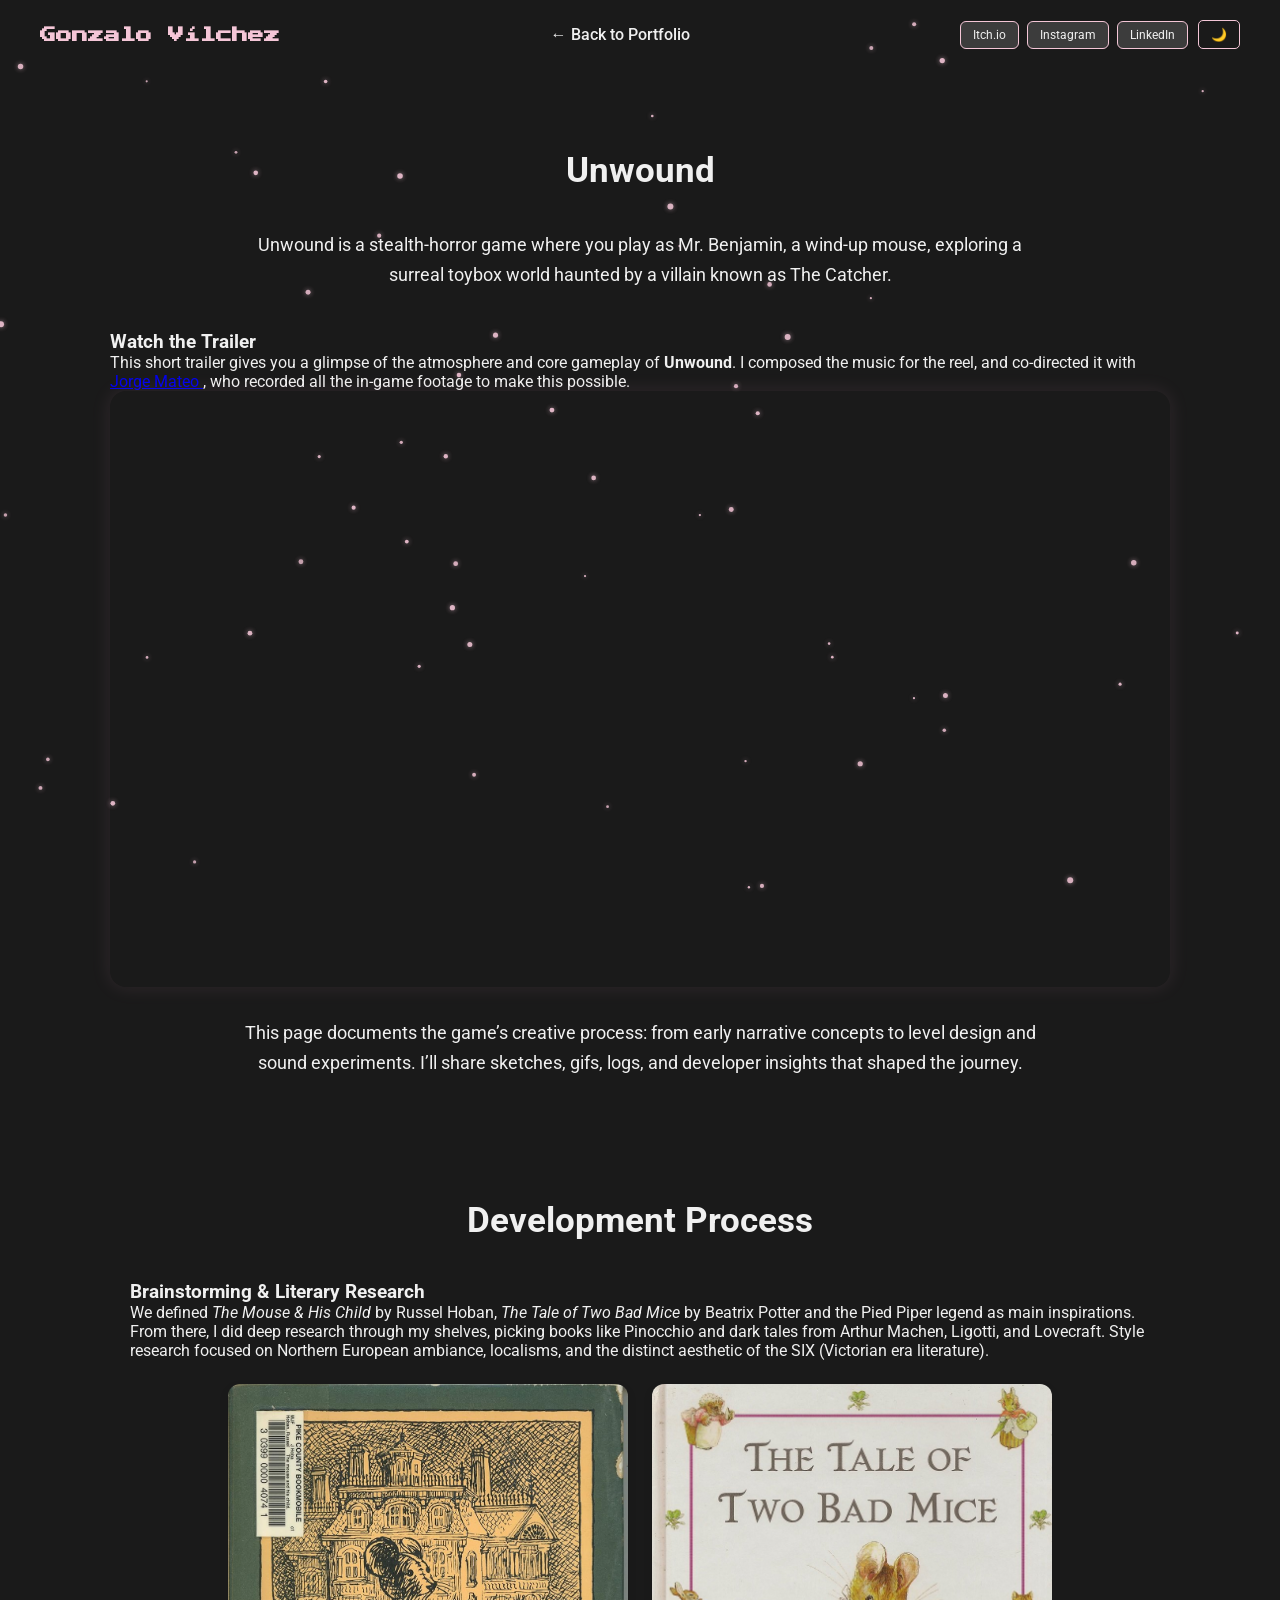
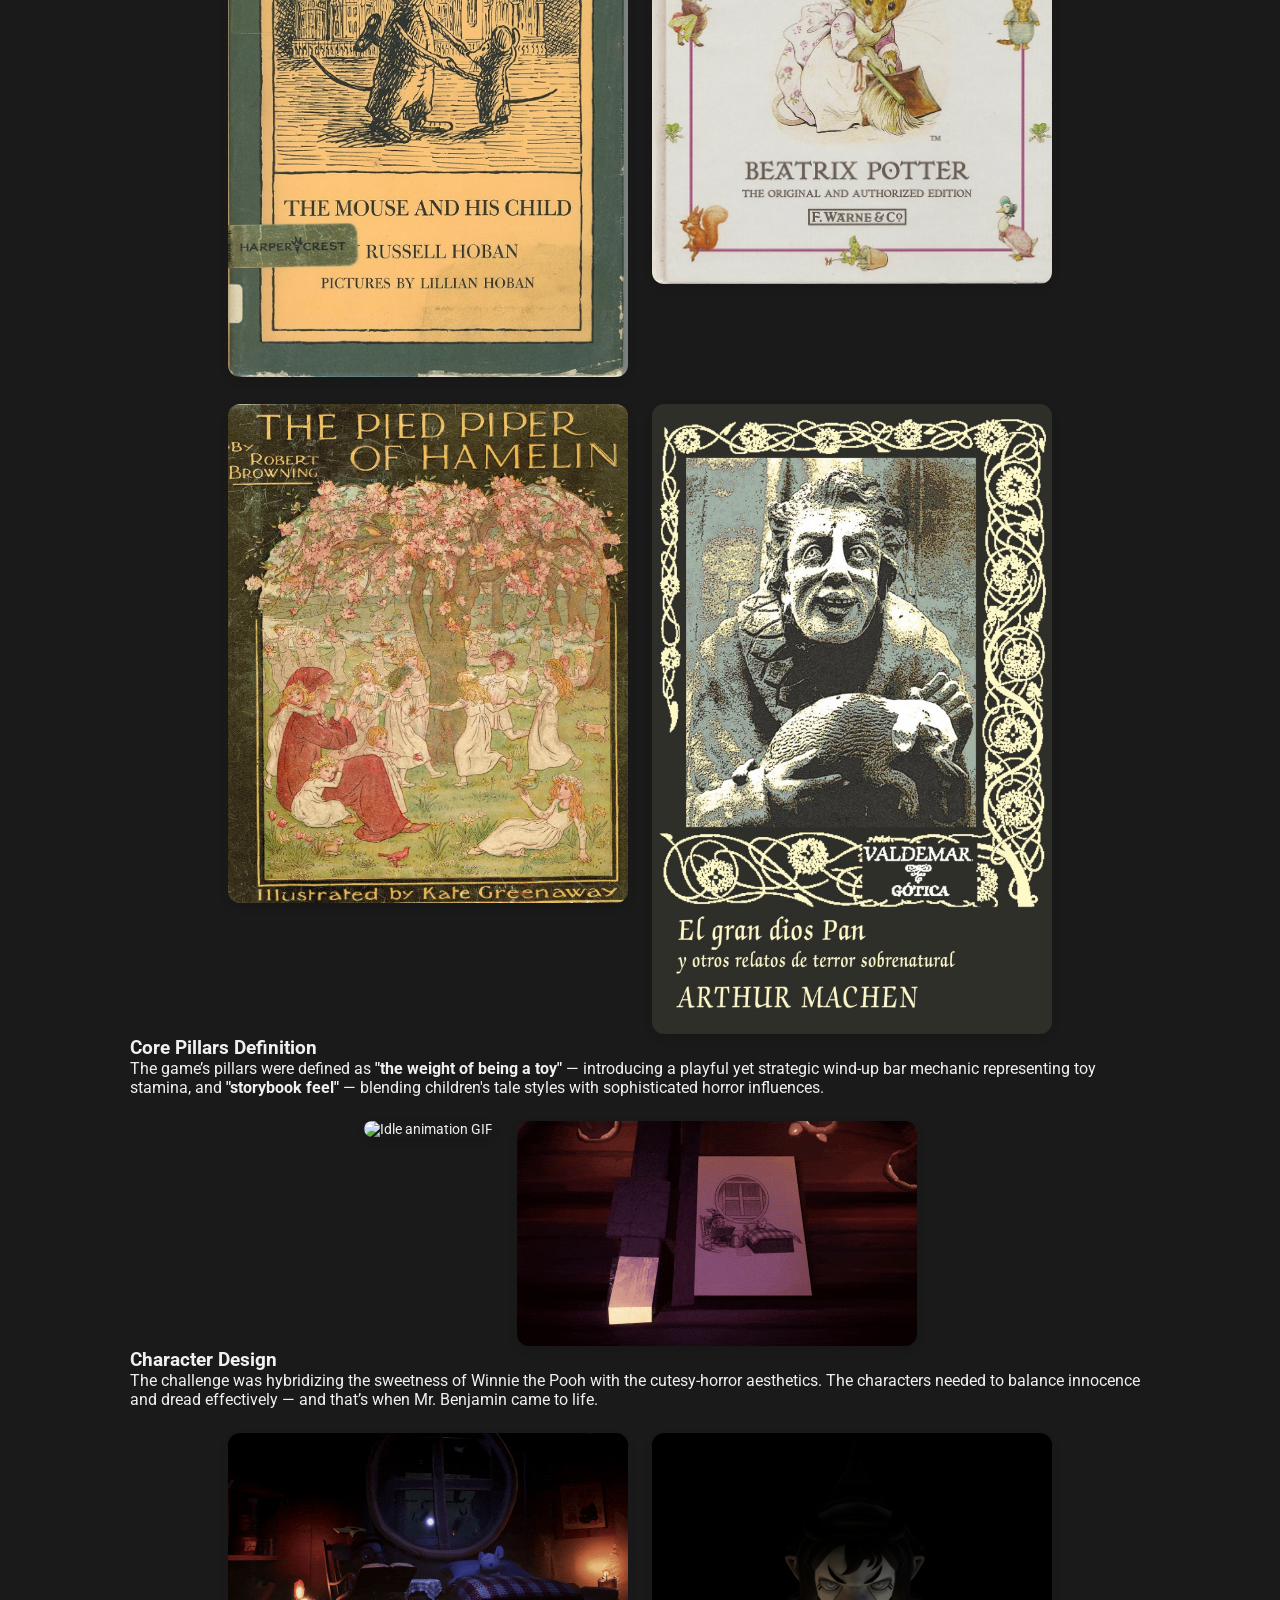
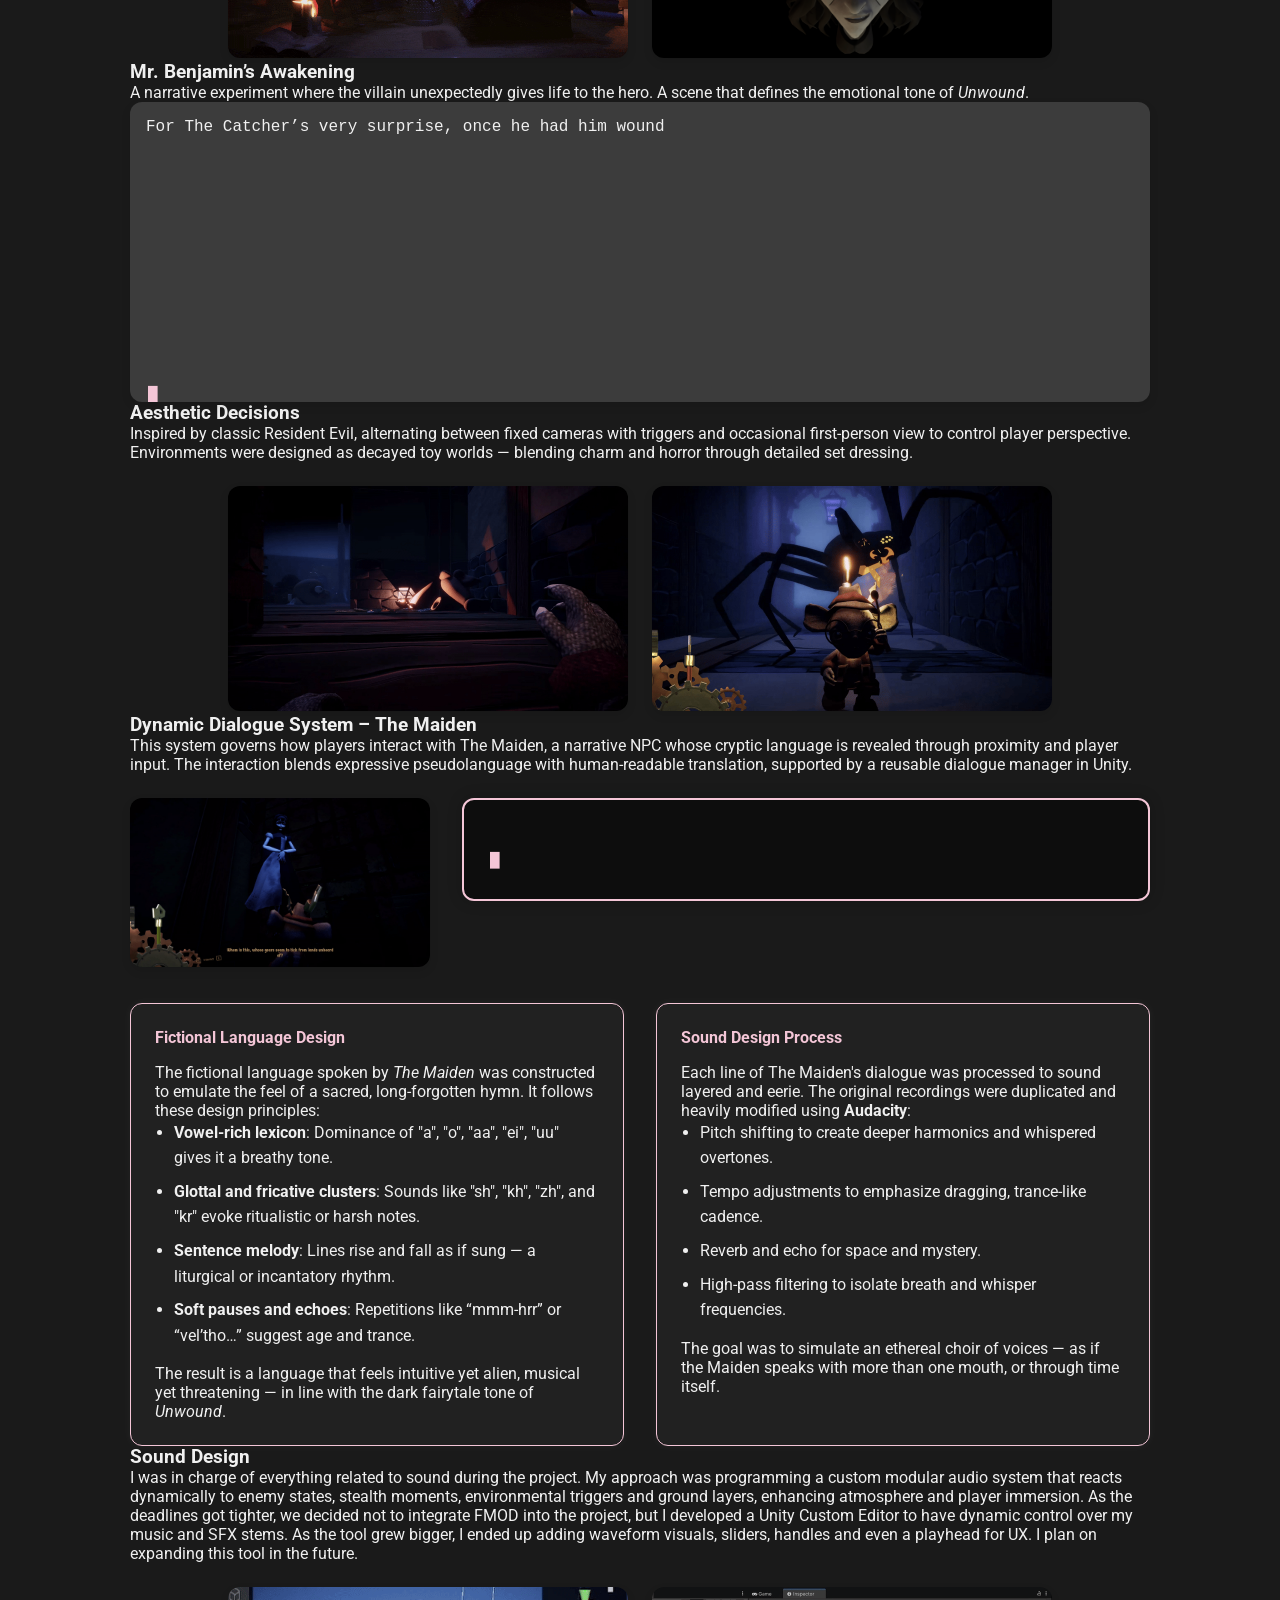
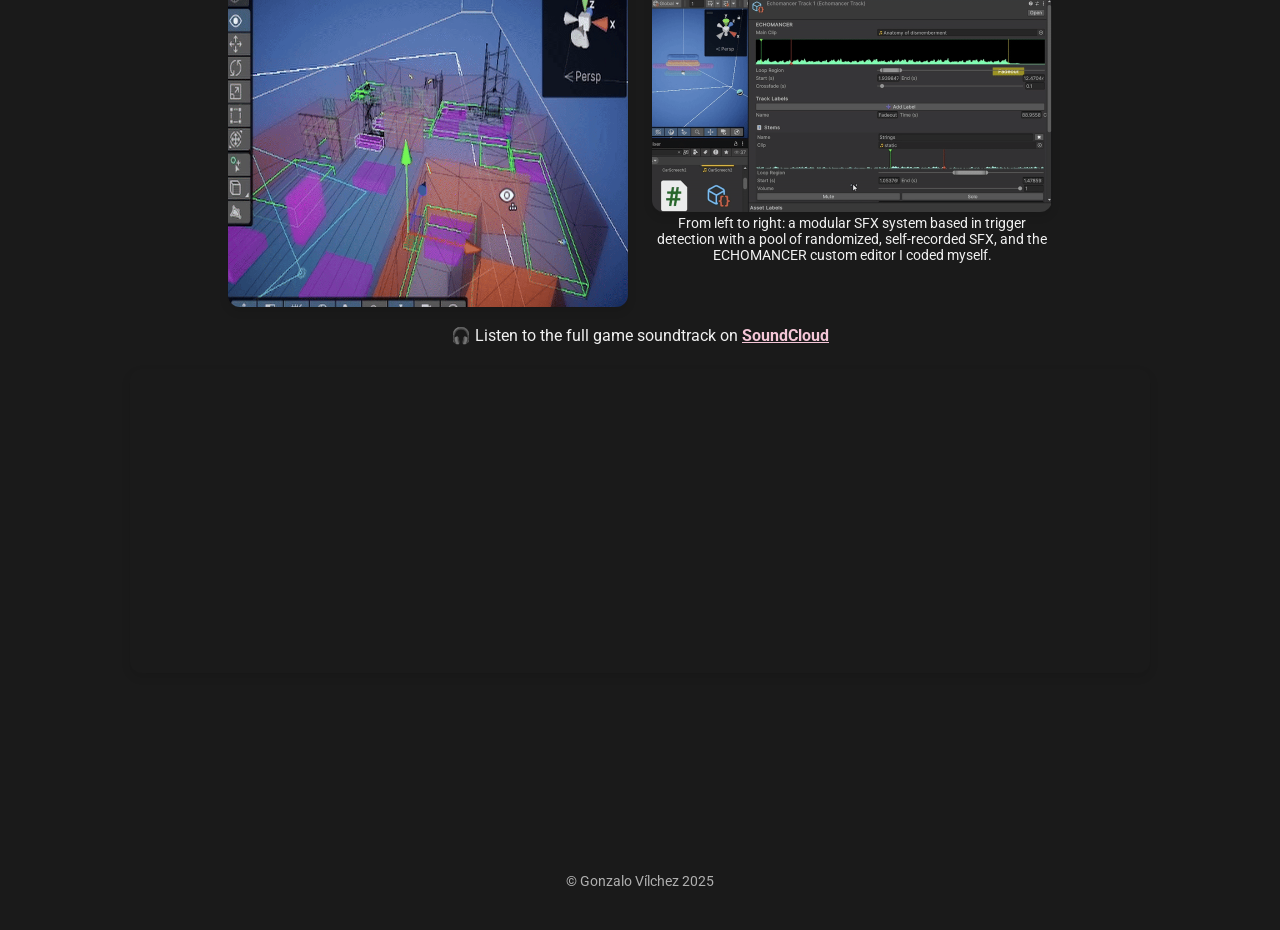
==== commit 2191c389: "Update unwound.html" ====
--- a/unwound.html
+++ b/unwound.html
@@ -207,6 +207,7 @@
     </figure>
     <figure>
       <img src="images/Echomancer.gif" alt="Custom audio editor Echomancer">
+       <figcaption>From left to right: a modular SFX system based in trigger detection with a pool of randomized, self-recorded SFX, and the ECHOMANCER custom editor I coded myself.</figcaption>
     </figure>
   </div>
 
